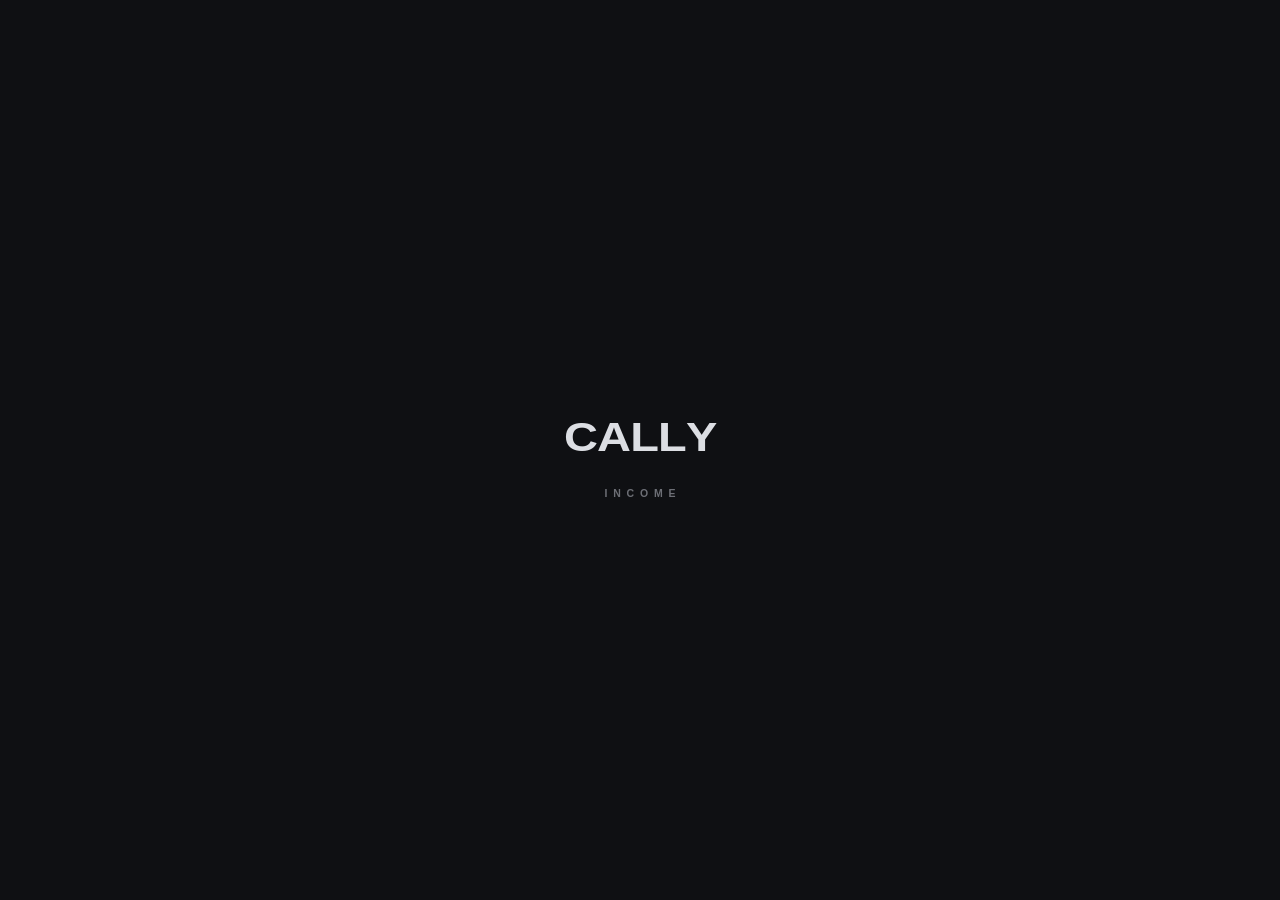
==== index.html @ 0b13c3e6 "Refactor income tracking and update styles Updated income tracking in the application, including new" ====
<!DOCTYPE html>
<html lang="en">
<head>
<meta charset="utf-8">
<meta name="viewport" content="width=device-width, initial-scale=1, viewport-fit=cover, user-scalable=no">
<meta name="apple-mobile-web-app-capable" content="yes">
<meta name="mobile-web-app-capable" content="yes">
<meta name="apple-mobile-web-app-status-bar-style" content="black-translucent">
<meta name="apple-mobile-web-app-title" content="Cally">
<meta name="theme-color" content="#e9eaee">
<link rel="apple-touch-icon" href="icon-180.png">
<link rel="icon" href="icon-180.png">
<title>Cally</title>
<style>
* { box-sizing: border-box; -webkit-tap-highlight-color: transparent; }
html, body { margin: 0; padding: 0; }
body {
  background: #e9eaee; color: #2b2c31; overscroll-behavior: none;
  font-family: -apple-system, BlinkMacSystemFont, "SF Pro Display", "SF Pro Text", "Segoe UI", Roboto, Helvetica, Arial, sans-serif;
  -webkit-font-smoothing: antialiased; min-height: 100vh;
}
button { font-family: inherit; border: none; background: none; padding: 0; margin: 0; cursor: pointer; color: inherit; }
input { font-family: inherit; }

/* ── splash ── */
#splash { position: fixed; inset: 0; z-index: 50; background: #0f1013; display: flex; flex-direction: column;
  align-items: center; justify-content: center; transition: opacity .55s ease, visibility .55s; }
#splash.exit { opacity: 0; visibility: hidden; }
.word { position: relative; display: flex; padding: 8px 14px; transform: scaleY(.88); }
.ltr { color: #dcdee3; font-size: 47px; font-weight: 800; letter-spacing: -.018em; display: inline-block; opacity: 0; }
.ltr.in  { animation: lIn .62s cubic-bezier(.2,.7,.2,1) both; }
.ltr.out { animation: lOut .45s cubic-bezier(.55,0,.8,.4) both; }
@keyframes lIn  { from { opacity: 0; transform: translateY(26px) scale(.95); filter: blur(10px); } to { opacity: 1; transform: none; filter: blur(0); } }
@keyframes lOut { from { opacity: 1; transform: none; filter: blur(0); } to { opacity: 0; transform: translateY(-22px); filter: blur(8px); } }
.shine { position: absolute; top: 8px; left: 14px; right: 14px; bottom: 8px;
  display: flex; align-items: center; justify-content: center;
  font-size: 47px; font-weight: 800; letter-spacing: -.018em; white-space: pre;
  background-image: linear-gradient(100deg, rgba(255,255,255,0) 40%, rgba(255,255,255,.55) 47%,
    rgba(255,255,255,1) 50%, rgba(255,255,255,.55) 53%, rgba(255,255,255,0) 60%);
  background-size: 260% 100%; background-repeat: no-repeat;
  -webkit-background-clip: text; background-clip: text;
  -webkit-text-fill-color: transparent; color: transparent;
  filter: drop-shadow(0 0 8px rgba(255,255,255,.45));
  animation: sweep 1.15s cubic-bezier(.4,0,.4,1) both; pointer-events: none; }
@keyframes sweep { from { background-position: -80% 0; } to { background-position: 210% 0; } }
.sub { margin-top: 15px; color: #6d6f76; font-size: 10.5px; font-weight: 600; letter-spacing: .55em;
  text-indent: .55em; opacity: 0; transition: opacity .5s ease; }
.sub.show { opacity: 1; }

/* ── stage ── */
#stage { opacity: 0; display: flex; justify-content: center; }
#stage.on { animation: appIn .7s cubic-bezier(.2,.7,.2,1) both; }
@keyframes appIn { from { opacity: 0; transform: translateY(12px) scale(.985); } to { opacity: 1; transform: none; } }
.wrap { width: 100%; max-width: 430px; padding: calc(34px + env(safe-area-inset-top,0px)) 20px calc(40px + env(safe-area-inset-bottom,0px)); }

/* ── depth ── */
.neu { background: linear-gradient(145deg,#f2f3f7,#e2e3e8); box-shadow: 8px 8px 16px #c9cace, -8px -8px 16px #fff; }
.neu-sm { background: linear-gradient(145deg,#f2f3f7,#e3e4e9); box-shadow: 4px 4px 9px #cbccd1, -4px -4px 9px #fff; }
.neu-in { background: #e5e6eb; box-shadow: inset 4px 4px 8px #c9cace, inset -4px -4px 8px #fff; }
.press { transition: transform .12s ease, box-shadow .16s ease; }
.press:active { transform: scale(.96); box-shadow: inset 4px 4px 8px #c9cace, inset -4px -4px 8px #fff; }
.dark { background: linear-gradient(150deg,#26272c,#111216); color: #fff; box-shadow: 4px 4px 10px #c2c3c8; }

/* ── header ── */
.brand { display: flex; align-items: center; gap: 9px; margin-bottom: 24px; }
.tile { width: 30px; height: 30px; border-radius: 9px; display: flex; align-items: center; justify-content: center;
  font-size: 15px; font-weight: 800; background: linear-gradient(150deg,#26272c,#111216); color: #fff;
  box-shadow: 4px 4px 9px #c9cace, -4px -4px 9px #fff; }
.cap { font-size: 10.5px; font-weight: 700; letter-spacing: .14em; text-transform: uppercase; color: #8b8d95; }
.mhead { display: flex; align-items: flex-end; justify-content: space-between; margin-bottom: 18px; }
.mname { font-size: 30px; font-weight: 800; color: #17181c; letter-spacing: -.02em; line-height: 1.1; }
.myear { font-size: 14px; font-weight: 600; color: #8b8d95; }
.nav { display: flex; align-items: center; gap: 10px; }
.rnd { width: 42px; height: 42px; border-radius: 50%; display: flex; align-items: center; justify-content: center; }
.today-btn { border-radius: 999px; padding: 9px 15px; font-size: 12px; font-weight: 700; color: #2b2c31; }

/* ── calendar ── */
.card { border-radius: 24px; padding: 16px; margin-bottom: 22px; }
.grid7 { display: grid; grid-template-columns: repeat(7,1fr); gap: 4px; }
.wd { text-align: center; font-size: 10px; font-weight: 700; letter-spacing: .14em; color: #8b8d95; padding-bottom: 8px; }
.day { position: relative; aspect-ratio: 1/1; border-radius: 16px; display: flex; flex-direction: column;
  align-items: center; justify-content: center; gap: 3px; font-size: 15px; font-weight: 600; color: #2b2c31;
  transition: transform .12s ease; }
.day:active { transform: scale(.9); }
.day .num { width: 30px; height: 30px; border-radius: 50%; display: flex; align-items: center; justify-content: center; }
.day.today .num { background: #17181c; color: #fff; box-shadow: 3px 3px 7px #c3c4c9; }
.dots { display: flex; gap: 3px; height: 6px; align-items: center; }
.dot { width: 5px; height: 5px; border-radius: 50%; flex: none; }
.dot.e { background: #17181c; }
.dot.u { background: transparent; box-shadow: inset 0 0 0 1.6px #17181c; width: 6px; height: 6px; }

/* ── summary ── */
.sumrow { display: flex; gap: 12px; margin-bottom: 14px; }
.sumbox { flex: 1; border-radius: 18px; padding: 15px; min-width: 0; }
.sumbox .lab { display: flex; align-items: center; gap: 7px; margin-bottom: 5px; }
.sumbox .val { font-size: 22px; font-weight: 800; color: #17181c; white-space: nowrap; overflow: hidden; text-overflow: ellipsis; }
.sumbox .cnt { margin-top: 4px; font-size: 11.5px; font-weight: 600; color: #8b8d95; }
.split { display: flex; height: 10px; border-radius: 6px; overflow: hidden; margin-bottom: 16px; gap: 2px; }
.split .se { background: #17181c; transition: flex-grow .4s ease; }
.split .su { background: #a3a6ad; transition: flex-grow .4s ease; }
.sumfoot { display: flex; align-items: center; justify-content: space-between; font-size: 13px; font-weight: 600; color: #5c5e66; }
.sumfoot b { color: #17181c; }

/* ── sheet ── */
#backdrop { position: fixed; inset: 0; z-index: 40; background: rgba(15,16,20,.35);
  -webkit-backdrop-filter: blur(3px); backdrop-filter: blur(3px); opacity: 0; visibility: hidden; transition: opacity .32s ease, visibility .32s; }
#backdrop.open { opacity: 1; visibility: visible; }
#sheet { position: fixed; left: 0; right: 0; bottom: 0; z-index: 41; max-width: 480px; margin: 0 auto;
  background: #e9eaee; border-radius: 26px 26px 0 0; box-shadow: 0 -14px 44px rgba(20,21,26,.28);
  transform: translateY(105%); transition: transform .38s cubic-bezier(.32,.72,.25,1);
  max-height: 90vh; overflow-y: auto; -webkit-overflow-scrolling: touch;
  padding: 10px 20px calc(26px + env(safe-area-inset-bottom,0px)); }
#sheet.open { transform: translateY(0); }
.grab { width: 38px; height: 5px; border-radius: 3px; background: #c8c9cf; margin: 4px auto 14px; }
.shead { display: flex; align-items: center; justify-content: space-between; margin-bottom: 18px; }
.sdate { font-size: 20px; font-weight: 800; color: #17181c; }
.x { width: 34px; height: 34px; border-radius: 50%; display: flex; align-items: center; justify-content: center;
  color: #8b8d95; font-size: 15px; }
.seg { display: flex; gap: 5px; padding: 5px; border-radius: 16px; margin-bottom: 18px; }
.seg button { flex: 1; padding: 11px 2px; border-radius: 11px; font-size: 12.5px; font-weight: 700; color: #5c5e66; transition: all .18s ease; }
.chips { display: grid; grid-template-columns: repeat(3,1fr); gap: 10px; margin-bottom: 18px; }
.chip { padding: 12px 4px; border-radius: 13px; font-size: 12.5px; font-weight: 700; color: #5c5e66; transition: all .18s ease; text-align: center; }
.opt { text-transform: none; letter-spacing: 0; font-weight: 600; color: #a3a5ad; }
.entries { display: flex; flex-direction: column; gap: 8px; margin-bottom: 20px; }
.entry { display: flex; align-items: center; gap: 10px; padding: 12px 14px; border-radius: 14px; }
.entry .name { flex: 1; font-size: 13.5px; font-weight: 600; min-width: 0; }
.entry .name span { color: #8b8d95; font-weight: 500; }
.entry .h { font-size: 13.5px; font-weight: 800; color: #17181c; white-space: nowrap; }
.entry .del { width: 26px; height: 26px; border-radius: 50%; display: flex; align-items: center; justify-content: center; color: #8b8d95; font-size: 14px; flex: none; }
.fld { width: 100%; border: none; outline: none; border-radius: 14px; padding: 14px 16px; font-size: 15px;
  font-weight: 600; color: #17181c; background: #e5e6eb; box-shadow: inset 4px 4px 8px #c9cace, inset -4px -4px 8px #fff;
  -webkit-appearance: none; }
.fld::placeholder { color: #a3a5ad; font-weight: 500; }
.amtwrap { position: relative; margin-bottom: 18px; }
.amtwrap .cur { position: absolute; left: 16px; top: 50%; transform: translateY(-50%); font-size: 15px; font-weight: 700; color: #8b8d95; pointer-events: none; }
.amtwrap .fld { padding-left: 34px; }
.add { width: 100%; border-radius: 17px; padding: 16px 0; font-size: 13.5px; font-weight: 700; margin-top: 4px;
  background: linear-gradient(150deg,#26272c,#111216); color: #fff; box-shadow: 6px 6px 14px #c5c6cb, -6px -6px 14px #fff;
  transition: transform .12s ease, box-shadow .16s ease; }
.add:active { transform: scale(.98); box-shadow: 3px 3px 8px #c5c6cb, -3px -3px 8px #fff; }
.add:disabled { background: #d6d7dc; color: #9a9ba2; box-shadow: none; transform: none; }
.mb8 { margin-bottom: 8px; }
@media (prefers-reduced-motion: reduce) { * { animation-duration: .01ms !important; transition-duration: .01ms !important; } }
</style>
</head>
<body>

<div id="splash">
  <div class="word" id="word"></div>
  <div class="sub" id="sub">INCOME</div>
</div>

<div id="stage"><div class="wrap">
  <div class="brand"><div class="tile">C</div><span class="cap">Cally</span></div>
  <div class="mhead">
    <div><div class="mname" id="mname"></div><div class="myear" id="myear"></div></div>
    <div class="nav" id="nav"></div>
  </div>
  <div class="card neu">
    <div class="grid7" id="wdrow"></div>
    <div class="grid7" id="days"></div>
  </div>
  <div class="card neu" style="padding:20px">
    <div class="cap" style="margin-bottom:16px">This month</div>
    <div class="sumrow">
      <div class="sumbox neu-in">
        <div class="lab"><span class="dot e"></span><span class="cap" style="font-size:9.5px">Expected</span></div>
        <div class="val" id="sE">&euro;0</div><div class="cnt" id="sEn">0 entries</div>
      </div>
      <div class="sumbox neu-in">
        <div class="lab"><span class="dot u"></span><span class="cap" style="font-size:9.5px">Unexpected</span></div>
        <div class="val" id="sU">&euro;0</div><div class="cnt" id="sUn">0 entries</div>
      </div>
    </div>
    <div class="split neu-in" id="split"><div class="se" id="barE" style="flex-grow:0"></div><div class="su" id="barU" style="flex-grow:0"></div></div>
    <div class="sumfoot">
      <span>Total <b id="sT">&euro;0</b></span>
      <span id="sD">0 days</span>
    </div>
  </div>
</div></div>

<div id="backdrop"></div>
<div id="sheet"></div>

<script>
(function () {
  "use strict";

  /* ── constants ── */
  var KEY = "cally-worklog-v1";            /* same key: existing data is kept */
  var LETTERS = ["C","A","L","L","Y"];
  var CATS = { expected: "Expected", unexpected: "Unexpected" };
  var SOURCES = ["Work","OFM","Other"];
  var METHODS = ["Cash","Bank transfer","Crypto","Transaction","Other"];
  var WD = ["M","T","W","T","F","S","S"];
  var CUR = "€";

  var pad = function (n) { return String(n).padStart(2,"0"); };
  var keyOf = function (y,m,d) { return y + "-" + pad(m+1) + "-" + pad(d); };
  var el = function (id) { return document.getElementById(id); };
  var esc = function (s) {
    return String(s == null ? "" : s).replace(/[&<>"']/g, function (c) {
      return { "&":"&amp;","<":"&lt;",">":"&gt;",'"':"&quot;","'":"&#39;" }[c];
    });
  };
  function fmtMoney(n) {
    n = Number(n) || 0;
    return CUR + (n % 1 === 0 ? n.toLocaleString("en-US") : n.toLocaleString("en-US", { minimumFractionDigits: 2, maximumFractionDigits: 2 }));
  }
  var isMoney = function (e) { return e.type === "expected" || e.type === "unexpected"; };

  /* ── state ── */
  var now = new Date();
  var todayKey = keyOf(now.getFullYear(), now.getMonth(), now.getDate());
  var view = { y: now.getFullYear(), m: now.getMonth() };
  var entries = {};
  var sheetKey = null;
  var form;
  function resetForm(cat) { form = { cat: cat || "expected", source: null, method: null, amount: "" }; }
  resetForm();

  try {
    var raw = localStorage.getItem(KEY);
    if (raw) entries = JSON.parse(raw) || {};
  } catch (e) { entries = {}; }

  /* migrate: old "income" entries become "unexpected". Old research/videography
     entries stay in storage untouched but are no longer shown. */
  (function migrate() {
    var changed = false;
    Object.keys(entries).forEach(function (k) {
      (entries[k] || []).forEach(function (e) {
        if (e.type === "income") { e.type = "unexpected"; changed = true; }
      });
    });
    if (changed) save();
  })();

  function save() {
    try { localStorage.setItem(KEY, JSON.stringify(entries)); }
    catch (e) { console.error("Save failed", e); }
  }
  function moneyList(k) { return (entries[k] || []).filter(isMoney); }

  /* ── splash ── */
  var word = el("word");
  LETTERS.forEach(function (L, i) {
    var s = document.createElement("span");
    s.className = "ltr in"; s.textContent = L;
    s.style.animationDelay = (i * 130) + "ms";
    word.appendChild(s);
  });
  setTimeout(function () {
    el("sub").classList.add("show");
    var sh = document.createElement("span");
    sh.className = "shine"; sh.textContent = LETTERS.join("");
    sh.setAttribute("aria-hidden","true");
    word.appendChild(sh);
  }, 1250);
  setTimeout(function () {
    var sh = word.querySelector(".shine");
    if (sh) sh.remove();
    el("sub").classList.remove("show");
    Array.prototype.forEach.call(word.children, function (c, i) {
      c.className = "ltr out";
      c.style.animationDelay = (i * 85) + "ms";
    });
  }, 2350);
  setTimeout(function () {
    el("splash").classList.add("exit");
    el("stage").classList.add("on");
  }, 3050);
  setTimeout(function () { var sp = el("splash"); if (sp) sp.remove(); }, 3650);

  /* ── icons ── */
  function svgChevron(dir) {
    return '<svg width="15" height="15" viewBox="0 0 24 24" fill="none"><path d="' +
      (dir === "l" ? "M15 5l-7 7 7 7" : "M9 5l7 7-7 7") +
      '" stroke="currentColor" stroke-width="2.6" stroke-linecap="round" stroke-linejoin="round"/></svg>';
  }

  function shift(d) {
    var m = view.m + d;
    if (m < 0) { view.y--; view.m = 11; }
    else if (m > 11) { view.y++; view.m = 0; }
    else { view.m = m; }
    render();
  }

  el("wdrow").innerHTML = WD.map(function (w) { return '<div class="wd">' + w + "</div>"; }).join("");

  /* ── main render ── */
  function render() {
    var d1 = new Date(view.y, view.m, 1);
    el("mname").textContent = d1.toLocaleString("en-US", { month: "long" });
    el("myear").textContent = view.y;

    var isCur = view.y === now.getFullYear() && view.m === now.getMonth();
    el("nav").innerHTML =
      (isCur ? "" : '<button class="today-btn neu-sm press" id="btnToday">Today</button>') +
      '<button class="rnd neu-sm press" id="btnPrev" aria-label="Previous month">' + svgChevron("l") + "</button>" +
      '<button class="rnd neu-sm press" id="btnNext" aria-label="Next month">' + svgChevron("r") + "</button>";
    if (!isCur) el("btnToday").onclick = function () { view = { y: now.getFullYear(), m: now.getMonth() }; render(); };
    el("btnPrev").onclick = function () { shift(-1); };
    el("btnNext").onclick = function () { shift(1); };

    var offset = (d1.getDay() + 6) % 7;
    var dim = new Date(view.y, view.m + 1, 0).getDate();
    var days = el("days");
    days.innerHTML = "";
    for (var i = 0; i < offset; i++) days.appendChild(document.createElement("div"));
    for (var d = 1; d <= dim; d++) {
      (function (dd) {
        var k = keyOf(view.y, view.m, dd);
        var list = moneyList(k);
        var has = function (t) { return list.some(function (e) { return e.type === t; }); };
        var b = document.createElement("button");
        b.className = "day" + (k === todayKey ? " today" : "");
        b.innerHTML = '<span class="num">' + dd + '</span><span class="dots">' +
          (has("expected") ? '<span class="dot e"></span>' : "") +
          (has("unexpected") ? '<span class="dot u"></span>' : "") + "</span>";
        b.onclick = function () { openSheet(k); };
        days.appendChild(b);
      })(d);
    }

    var pre = view.y + "-" + pad(view.m + 1);
    var E = 0, U = 0, EN = 0, UN = 0, act = 0;
    Object.keys(entries).forEach(function (k) {
      if (k.indexOf(pre) !== 0) return;
      var list = moneyList(k);
      if (!list.length) return;
      act++;
      list.forEach(function (e) {
        var a = Number(e.amount) || 0;
        if (e.type === "expected") { E += a; EN++; } else { U += a; UN++; }
      });
    });
    el("sE").textContent = fmtMoney(E);
    el("sU").textContent = fmtMoney(U);
    el("sEn").textContent = EN + (EN === 1 ? " entry" : " entries");
    el("sUn").textContent = UN + (UN === 1 ? " entry" : " entries");
    el("sT").textContent = fmtMoney(E + U);
    el("sD").textContent = act + (act === 1 ? " day logged" : " days logged");
    el("barE").style.flexGrow = E;
    el("barU").style.flexGrow = U;
    el("barE").style.display = E > 0 ? "" : "none";
    el("barU").style.display = U > 0 ? "" : "none";
  }

  /* ── sheet ── */
  function openSheet(k) {
    sheetKey = k;
    resetForm();
    renderSheet();
    el("backdrop").classList.add("open");
    requestAnimationFrame(function () { el("sheet").classList.add("open"); });
  }
  function closeSheet() {
    el("sheet").classList.remove("open");
    el("backdrop").classList.remove("open");
    if (document.activeElement && document.activeElement.blur) document.activeElement.blur();
    setTimeout(function () { sheetKey = null; el("sheet").innerHTML = ""; }, 380);
  }
  el("backdrop").onclick = closeSheet;

  function btnText() {
    var a = parseFloat(form.amount);
    if (!(a > 0)) return { ok: false, label: "Enter an amount" };
    var parts = [fmtMoney(a), CATS[form.cat]];
    if (form.cat === "unexpected" && form.source) parts.push(form.source);
    if (form.method) parts.push(form.method);
    return { ok: true, label: "Log " + parts.map(esc).join(" &middot; ") };
  }

  function chipRow(items, current, attr) {
    return '<div class="chips">' + items.map(function (n) {
      return '<button class="chip ' + (current === n ? "dark" : "neu-sm press") + '" ' + attr + '="' + esc(n) + '">' + esc(n) + "</button>";
    }).join("") + "</div>";
  }

  function renderSheet() {
    var k = sheetKey;
    if (!k) return;
    var list = moneyList(k);

    var p = k.split("-");
    var label = new Date(+p[0], +p[1] - 1, +p[2])
      .toLocaleDateString("en-US", { weekday: "long", month: "long", day: "numeric" });

    var html = '<div class="grab"></div>' +
      '<div class="shead"><div><div class="cap" style="margin-bottom:4px">Log</div>' +
      '<div class="sdate">' + label + "</div></div>" +
      '<button class="x neu-sm press" id="shClose" aria-label="Close">&#10005;</button></div>';

    if (list.length) {
      var t = 0;
      list.forEach(function (e) { t += Number(e.amount) || 0; });
      html += '<div class="cap mb8">Logged &middot; ' + fmtMoney(t) + "</div>";
      html += '<div class="entries">' + list.map(function (e) {
        var extra = [];
        if (e.type === "unexpected" && e.source) extra.push(esc(e.source));
        if (e.method) extra.push(esc(e.method));
        return '<div class="entry neu-sm">' +
          '<span class="dot ' + (e.type === "expected" ? "e" : "u") + '"></span>' +
          '<span class="name">' + CATS[e.type] + (extra.length ? " <span>&middot; " + extra.join(" &middot; ") + "</span>" : "") + "</span>" +
          '<span class="h">' + fmtMoney(e.amount) + "</span>" +
          '<button class="del press neu-sm" data-del="' + esc(e.id) + '" aria-label="Delete entry">&#10005;</button>' +
          "</div>";
      }).join("") + "</div>";
    }

    html += '<div class="seg neu-in">' + Object.keys(CATS).map(function (c) {
      return '<button data-cat="' + c + '" class="' + (form.cat === c ? "dark" : "") + '">' + CATS[c] + "</button>";
    }).join("") + "</div>";

    html += '<div class="cap mb8">Amount</div><div class="amtwrap"><span class="cur">' + CUR + '</span>' +
      '<input class="fld" id="fAmount" type="number" inputmode="decimal" min="0" step="0.01" placeholder="0" value="' + esc(form.amount) + '"></div>';

    if (form.cat === "unexpected") {
      html += '<div class="cap mb8">Source <span class="opt">&middot; optional</span></div>' + chipRow(SOURCES, form.source, "data-source");
    }
    html += '<div class="cap mb8">Paid via <span class="opt">&middot; optional</span></div>' + chipRow(METHODS, form.method, "data-method");

    var b = btnText();
    html += '<button class="add" id="addBtn"' + (b.ok ? "" : " disabled") + ">" + b.label + "</button>";

    var sh = el("sheet");
    sh.innerHTML = html;

    el("shClose").onclick = closeSheet;
    sh.querySelectorAll("[data-cat]").forEach(function (x) {
      x.onclick = function () { form.cat = x.getAttribute("data-cat"); if (form.cat === "expected") form.source = null; renderSheet(); };
    });
    /* tap a selected chip again to clear it */
    sh.querySelectorAll("[data-source]").forEach(function (x) {
      x.onclick = function () { var v = x.getAttribute("data-source"); form.source = form.source === v ? null : v; renderSheet(); };
    });
    sh.querySelectorAll("[data-method]").forEach(function (x) {
      x.onclick = function () { var v = x.getAttribute("data-method"); form.method = form.method === v ? null : v; renderSheet(); };
    });
    sh.querySelectorAll("[data-del]").forEach(function (x) {
      x.onclick = function () {
        var id = x.getAttribute("data-del");
        entries[k] = (entries[k] || []).filter(function (e) { return String(e.id) !== id; });
        if (!entries[k].length) delete entries[k];
        save(); renderSheet(); render();
      };
    });

    /* amount input updates state without re-rendering, so the keyboard stays up */
    var amtIn = el("fAmount");
    amtIn.oninput = function () {
      form.amount = amtIn.value;
      var r = btnText(), btn = el("addBtn");
      btn.disabled = !r.ok; btn.innerHTML = r.label;
    };

    el("addBtn").onclick = function () {
      var a = parseFloat(form.amount);
      if (!(a > 0)) return;
      if (!entries[k]) entries[k] = [];
      var rec = {
        id: Date.now() + "-" + Math.random().toString(36).slice(2,7),
        type: form.cat,
        amount: Math.round(a * 100) / 100
      };
      if (form.cat === "unexpected" && form.source) rec.source = form.source;
      if (form.method) rec.method = form.method;
      entries[k].push(rec);
      resetForm(form.cat);
      save(); renderSheet(); render();
    };
  }

  render();
})();
</script>
</body>
</html>
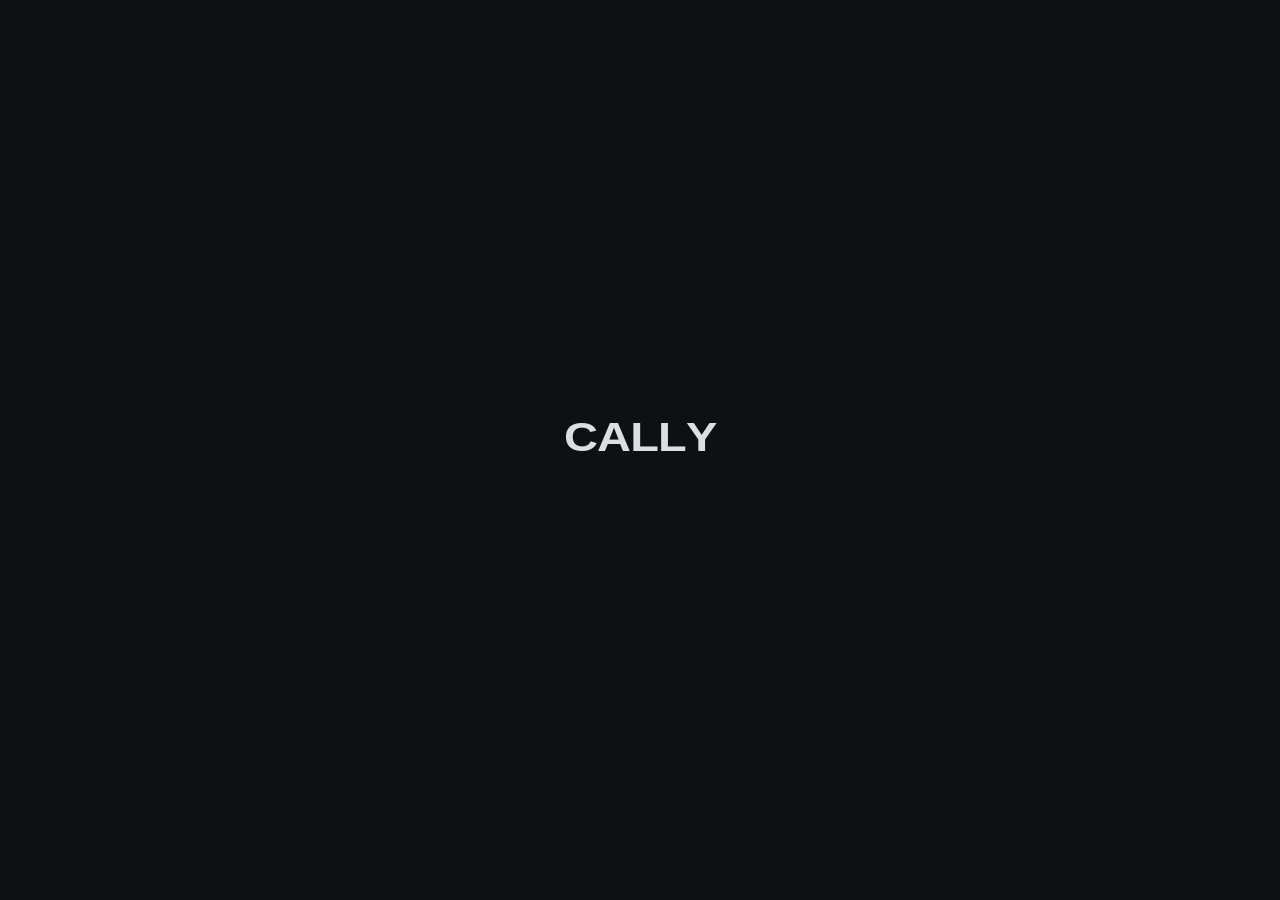
==== commit e763b728: "Add expenses, Overview stats and bottom tab bar; remove personal defaults" ====
--- a/index.html
+++ b/index.html
@@ -8,6 +8,7 @@
 <meta name="apple-mobile-web-app-status-bar-style" content="black-translucent">
 <meta name="apple-mobile-web-app-title" content="Cally">
 <meta name="theme-color" content="#e9eaee">
+<meta name="robots" content="noindex">
 <link rel="apple-touch-icon" href="icon-180.png">
 <link rel="icon" href="icon-180.png">
 <title>Cally</title>
@@ -51,7 +52,8 @@
 #stage { opacity: 0; display: flex; justify-content: center; }
 #stage.on { animation: appIn .7s cubic-bezier(.2,.7,.2,1) both; }
 @keyframes appIn { from { opacity: 0; transform: translateY(12px) scale(.985); } to { opacity: 1; transform: none; } }
-.wrap { width: 100%; max-width: 430px; padding: calc(34px + env(safe-area-inset-top,0px)) 20px calc(40px + env(safe-area-inset-bottom,0px)); }
+.wrap { width: 100%; max-width: 430px; padding: calc(34px + env(safe-area-inset-top,0px)) 20px calc(112px + env(safe-area-inset-bottom,0px)); }
+.hide { display: none !important; }
 
 /* ── depth ── */
 .neu { background: linear-gradient(145deg,#f2f3f7,#e2e3e8); box-shadow: 8px 8px 16px #c9cace, -8px -8px 16px #fff; }
@@ -76,6 +78,7 @@
 
 /* ── calendar ── */
 .card { border-radius: 24px; padding: 16px; margin-bottom: 22px; }
+.card.pad { padding: 20px; }
 .grid7 { display: grid; grid-template-columns: repeat(7,1fr); gap: 4px; }
 .wd { text-align: center; font-size: 10px; font-weight: 700; letter-spacing: .14em; color: #8b8d95; padding-bottom: 8px; }
 .day { position: relative; aspect-ratio: 1/1; border-radius: 16px; display: flex; flex-direction: column;
@@ -85,21 +88,73 @@
 .day .num { width: 30px; height: 30px; border-radius: 50%; display: flex; align-items: center; justify-content: center; }
 .day.today .num { background: #17181c; color: #fff; box-shadow: 3px 3px 7px #c3c4c9; }
 .dots { display: flex; gap: 3px; height: 6px; align-items: center; }
-.dot { width: 5px; height: 5px; border-radius: 50%; flex: none; }
+.dot { width: 5px; height: 5px; border-radius: 50%; flex: none; display: inline-block; }
 .dot.e { background: #17181c; }
 .dot.u { background: transparent; box-shadow: inset 0 0 0 1.6px #17181c; width: 6px; height: 6px; }
+.dot.o { background: #8b8d95; }
 
 /* ── summary ── */
 .sumrow { display: flex; gap: 12px; margin-bottom: 14px; }
 .sumbox { flex: 1; border-radius: 18px; padding: 15px; min-width: 0; }
 .sumbox .lab { display: flex; align-items: center; gap: 7px; margin-bottom: 5px; }
-.sumbox .val { font-size: 22px; font-weight: 800; color: #17181c; white-space: nowrap; overflow: hidden; text-overflow: ellipsis; }
-.sumbox .cnt { margin-top: 4px; font-size: 11.5px; font-weight: 600; color: #8b8d95; }
+.val { font-size: 22px; font-weight: 800; color: #17181c; white-space: nowrap; overflow: hidden; text-overflow: ellipsis; font-variant-numeric: tabular-nums; }
+.cnt { margin-top: 4px; font-size: 11.5px; font-weight: 600; color: #8b8d95; }
 .split { display: flex; height: 10px; border-radius: 6px; overflow: hidden; margin-bottom: 16px; gap: 2px; }
 .split .se { background: #17181c; transition: flex-grow .4s ease; }
 .split .su { background: #a3a6ad; transition: flex-grow .4s ease; }
 .sumfoot { display: flex; align-items: center; justify-content: space-between; font-size: 13px; font-weight: 600; color: #5c5e66; }
 .sumfoot b { color: #17181c; }
+.sumwide { border-radius: 18px; padding: 15px; margin-bottom: 18px; display: flex; align-items: flex-end; justify-content: space-between; gap: 10px; }
+
+/* ── bar lists ── */
+.brow { margin-bottom: 12px; }
+.brow:last-child { margin-bottom: 0; }
+.btop { display: flex; justify-content: space-between; align-items: baseline; gap: 10px; margin-bottom: 6px; }
+.bname { font-size: 13.5px; font-weight: 700; color: #17181c; min-width: 0; overflow: hidden; text-overflow: ellipsis; white-space: nowrap; }
+.bval { font-size: 13.5px; font-weight: 800; color: #17181c; white-space: nowrap; font-variant-numeric: tabular-nums; }
+.bval i { font-style: normal; font-weight: 600; color: #8b8d95; margin-left: 4px; }
+.btrack { height: 8px; border-radius: 5px; overflow: hidden; }
+.bfill { height: 100%; background: #17181c; border-radius: 5px; transition: width .5s cubic-bezier(.2,.7,.2,1); }
+.empty { font-size: 13px; font-weight: 600; color: #a3a5ad; padding: 6px 0; }
+.ctitle { display: flex; align-items: center; justify-content: space-between; margin-bottom: 16px; }
+
+/* ── overview ── */
+.hero { text-align: left; }
+.hero .big { font-size: 40px; font-weight: 800; color: #17181c; letter-spacing: -.025em; line-height: 1.05; margin: 6px 0 6px; font-variant-numeric: tabular-nums; }
+.hero .hsub { font-size: 13px; font-weight: 600; color: #5c5e66; }
+.tiles { display: grid; grid-template-columns: 1fr 1fr 1fr; gap: 10px; margin-bottom: 22px; }
+.tilebox { border-radius: 18px; padding: 13px 12px; min-width: 0; }
+.tilebox .val { font-size: 17px; }
+.tilebox .cnt { font-size: 10.5px; line-height: 1.35; }
+.legend { display: flex; gap: 14px; font-size: 11.5px; font-weight: 700; color: #5c5e66; }
+.legend span { display: inline-flex; align-items: center; gap: 6px; }
+.sw { width: 9px; height: 9px; border-radius: 3px; display: inline-block; }
+.sw.i { background: #17181c; } .sw.o { background: #a3a6ad; }
+.readout { min-height: 36px; margin-bottom: 10px; font-size: 13px; font-weight: 600; color: #5c5e66; line-height: 1.4; }
+.readout b { color: #17181c; font-variant-numeric: tabular-nums; }
+.fchart { display: flex; gap: 2px; height: 160px; }
+.fc { flex: 1; min-width: 0; display: flex; flex-direction: column; padding: 0; transition: opacity .15s ease; }
+.fu { flex: 1; display: flex; align-items: flex-end; border-bottom: 1px solid #c4c5cb; }
+.fd { flex: 1; display: flex; align-items: flex-start; }
+.fbi { width: 100%; background: #17181c; border-radius: 3px 3px 0 0; }
+.fbe { width: 100%; background: #a3a6ad; border-radius: 0 0 3px 3px; }
+.fchart.sel .fc { opacity: .3; }
+.fchart.sel .fc.on { opacity: 1; }
+.xl { display: flex; gap: 2px; margin-top: 8px; }
+.xl span { flex: 1; min-width: 0; text-align: center; font-size: 10px; font-weight: 700; color: #8b8d95; overflow: visible; white-space: nowrap; }
+.stats { display: grid; grid-template-columns: 1fr 1fr; gap: 10px; }
+.stat { border-radius: 16px; padding: 13px; min-width: 0; }
+.stat .val { font-size: 17px; }
+
+/* ── tab bar ── */
+.tabbar { position: fixed; left: 0; right: 0; bottom: 0; z-index: 30; display: flex; justify-content: center;
+  background: rgba(233,234,238,.92); -webkit-backdrop-filter: blur(14px); backdrop-filter: blur(14px);
+  box-shadow: 0 -6px 18px rgba(170,172,180,.28);
+  padding: 8px 16px calc(10px + env(safe-area-inset-bottom,0px)); }
+.tabbar .in { display: flex; gap: 6px; width: 100%; max-width: 430px; }
+.tab { flex: 1; display: flex; flex-direction: column; align-items: center; gap: 4px; padding: 8px 0 7px; border-radius: 15px;
+  font-size: 11px; font-weight: 700; color: #8b8d95; transition: color .18s ease; }
+.tab.on { color: #17181c; background: #e5e6eb; box-shadow: inset 3px 3px 7px #c9cace, inset -3px -3px 7px #fff; }
 
 /* ── sheet ── */
 #backdrop { position: fixed; inset: 0; z-index: 40; background: rgba(15,16,20,.35);
@@ -119,15 +174,23 @@
 .seg { display: flex; gap: 5px; padding: 5px; border-radius: 16px; margin-bottom: 18px; }
 .seg button { flex: 1; padding: 11px 2px; border-radius: 11px; font-size: 12.5px; font-weight: 700; color: #5c5e66; transition: all .18s ease; }
 .chips { display: grid; grid-template-columns: repeat(3,1fr); gap: 10px; margin-bottom: 18px; }
-.chip { padding: 12px 4px; border-radius: 13px; font-size: 12.5px; font-weight: 700; color: #5c5e66; transition: all .18s ease; text-align: center; }
+.chip { padding: 12px 4px; border-radius: 13px; font-size: 12.5px; font-weight: 700; color: #5c5e66; transition: all .18s ease; text-align: center;
+  overflow: hidden; text-overflow: ellipsis; white-space: nowrap; }
+.chip.addc { color: #8b8d95; border: 1.5px dashed #b9bac1; background: transparent; box-shadow: none; }
+.chip.rm { color: #17181c; }
+.lrow { display: flex; align-items: baseline; justify-content: space-between; margin-bottom: 8px; }
+.lrow .lnk { font-size: 12px; font-weight: 700; color: #5c5e66; padding: 2px 4px; }
 .opt { text-transform: none; letter-spacing: 0; font-weight: 600; color: #a3a5ad; }
+.newsrc { display: flex; gap: 10px; margin-bottom: 18px; }
+.newsrc .fld { flex: 1; }
+.newsrc button { border-radius: 14px; padding: 0 18px; font-size: 13px; font-weight: 700; }
 .entries { display: flex; flex-direction: column; gap: 8px; margin-bottom: 20px; }
 .entry { display: flex; align-items: center; gap: 10px; padding: 12px 14px; border-radius: 14px; }
 .entry .name { flex: 1; font-size: 13.5px; font-weight: 600; min-width: 0; }
 .entry .name span { color: #8b8d95; font-weight: 500; }
 .entry .h { font-size: 13.5px; font-weight: 800; color: #17181c; white-space: nowrap; }
 .entry .del { width: 26px; height: 26px; border-radius: 50%; display: flex; align-items: center; justify-content: center; color: #8b8d95; font-size: 14px; flex: none; }
-.fld { width: 100%; border: none; outline: none; border-radius: 14px; padding: 14px 16px; font-size: 15px;
+.fld { width: 100%; border: none; outline: none; border-radius: 14px; padding: 14px 16px; font-size: 16px;
   font-weight: 600; color: #17181c; background: #e5e6eb; box-shadow: inset 4px 4px 8px #c9cace, inset -4px -4px 8px #fff;
   -webkit-appearance: none; }
 .fld::placeholder { color: #a3a5ad; font-weight: 500; }
@@ -140,6 +203,7 @@
 .add:active { transform: scale(.98); box-shadow: 3px 3px 8px #c5c6cb, -3px -3px 8px #fff; }
 .add:disabled { background: #d6d7dc; color: #9a9ba2; box-shadow: none; transform: none; }
 .mb8 { margin-bottom: 8px; }
+.seg button.dark, .chip.dark, .newsrc button.dark { color: #fff; }
 @media (prefers-reduced-motion: reduce) { * { animation-duration: .01ms !important; transition-duration: .01ms !important; } }
 </style>
 </head>
@@ -147,7 +211,7 @@
 
 <div id="splash">
   <div class="word" id="word"></div>
-  <div class="sub" id="sub">INCOME</div>
+  <div class="sub" id="sub">MONEY</div>
 </div>
 
 <div id="stage"><div class="wrap">
@@ -156,12 +220,16 @@
     <div><div class="mname" id="mname"></div><div class="myear" id="myear"></div></div>
     <div class="nav" id="nav"></div>
   </div>
-  <div class="card neu">
+
+  <div class="seg neu-in hide" id="ovSeg"></div>
+
+  <div class="card neu" id="calCard">
     <div class="grid7" id="wdrow"></div>
     <div class="grid7" id="days"></div>
   </div>
-  <div class="card neu" style="padding:20px">
-    <div class="cap" style="margin-bottom:16px">This month</div>
+
+  <div class="card neu pad" id="incSum">
+    <div class="cap" style="margin-bottom:16px">Income this month</div>
     <div class="sumrow">
       <div class="sumbox neu-in">
         <div class="lab"><span class="dot e"></span><span class="cap" style="font-size:9.5px">Expected</span></div>
@@ -172,13 +240,18 @@
         <div class="val" id="sU">&euro;0</div><div class="cnt" id="sUn">0 entries</div>
       </div>
     </div>
-    <div class="split neu-in" id="split"><div class="se" id="barE" style="flex-grow:0"></div><div class="su" id="barU" style="flex-grow:0"></div></div>
+    <div class="split neu-in"><div class="se" id="barE" style="flex-grow:0"></div><div class="su" id="barU" style="flex-grow:0"></div></div>
     <div class="sumfoot">
       <span>Total <b id="sT">&euro;0</b></span>
       <span id="sD">0 days</span>
     </div>
   </div>
+
+  <div class="card neu pad hide" id="expSum"></div>
+  <div id="ov" class="hide"></div>
 </div></div>
+
+<nav class="tabbar" id="tabbar"><div class="in" id="tabs"></div></nav>
 
 <div id="backdrop"></div>
 <div id="sheet"></div>
@@ -189,11 +262,14 @@
 
   /* ── constants ── */
   var KEY = "cally-worklog-v1";            /* same key: existing data is kept */
+  var SKEY = "cally-settings-v1";
   var LETTERS = ["C","A","L","L","Y"];
-  var CATS = { expected: "Expected", unexpected: "Unexpected" };
-  var SOURCES = ["Work","OFM","Other"];
-  var METHODS = ["Cash","Bank transfer","Crypto","Transaction","Other"];
+  var INC = { expected: "Expected", unexpected: "Unexpected" };
+  var DEFAULT_SOURCES = ["Work","Other"];
+  var EXP_CATS = ["Food","Groceries","Transport","Bills","Shopping","Fun","Health","Subscriptions","Other"];
+  var METHODS = ["Cash","Card","Bank transfer","Crypto","Transaction","Other"];
   var WD = ["M","T","W","T","F","S","S"];
+  var MONTHS_S = ["J","F","M","A","M","J","J","A","S","O","N","D"];
   var CUR = "€";
 
   var pad = function (n) { return String(n).padStart(2,"0"); };
@@ -206,24 +282,40 @@
   };
   function fmtMoney(n) {
     n = Number(n) || 0;
-    return CUR + (n % 1 === 0 ? n.toLocaleString("en-US") : n.toLocaleString("en-US", { minimumFractionDigits: 2, maximumFractionDigits: 2 }));
-  }
-  var isMoney = function (e) { return e.type === "expected" || e.type === "unexpected"; };
+    var neg = n < 0; n = Math.abs(n);
+    var s = n % 1 === 0 ? n.toLocaleString("en-US") : n.toLocaleString("en-US", { minimumFractionDigits: 2, maximumFractionDigits: 2 });
+    return (neg ? "−" : "") + CUR + s;
+  }
+  var isInc = function (e) { return e.type === "expected" || e.type === "unexpected"; };
+  var isExp = function (e) { return e.type === "expense"; };
+  function plural(n, w) { return n + " " + w + (n === 1 ? "" : "s"); }
 
   /* ── state ── */
   var now = new Date();
   var todayKey = keyOf(now.getFullYear(), now.getMonth(), now.getDate());
   var view = { y: now.getFullYear(), m: now.getMonth() };
+  var tab = "income";
+  var period = "month";
   var entries = {};
+  var settings = {};
   var sheetKey = null;
   var form;
-  function resetForm(cat) { form = { cat: cat || "expected", source: null, method: null, amount: "" }; }
+  function resetForm(keep) {
+    form = { cat: (keep && keep.cat) || "expected", source: null, method: null, amount: "", category: null,
+      editSrc: false, adding: false };
+  }
   resetForm();
 
-  try {
-    var raw = localStorage.getItem(KEY);
-    if (raw) entries = JSON.parse(raw) || {};
-  } catch (e) { entries = {}; }
+  try { var raw = localStorage.getItem(KEY); if (raw) entries = JSON.parse(raw) || {}; } catch (e) { entries = {}; }
+  try { var rs = localStorage.getItem(SKEY); if (rs) settings = JSON.parse(rs) || {}; } catch (e) { settings = {}; }
+  try { var t0 = localStorage.getItem("cally-tab"); if (t0 === "income" || t0 === "expense" || t0 === "overview") tab = t0; } catch (e) {}
+
+  function save() {
+    try { localStorage.setItem(KEY, JSON.stringify(entries)); } catch (e) { console.error("Save failed", e); }
+  }
+  function saveSettings() {
+    try { localStorage.setItem(SKEY, JSON.stringify(settings)); } catch (e) {}
+  }
 
   /* migrate: old "income" entries become "unexpected". Old research/videography
      entries stay in storage untouched but are no longer shown. */
@@ -237,11 +329,21 @@
     if (changed) save();
   })();
 
-  function save() {
-    try { localStorage.setItem(KEY, JSON.stringify(entries)); }
-    catch (e) { console.error("Save failed", e); }
-  }
-  function moneyList(k) { return (entries[k] || []).filter(isMoney); }
+  /* sources: start generic; anything already used on this device is kept as a button */
+  (function initSources() {
+    if (!Array.isArray(settings.sources)) settings.sources = DEFAULT_SOURCES.slice();
+    Object.keys(entries).forEach(function (k) {
+      (entries[k] || []).forEach(function (e) {
+        if (e.type === "unexpected" && e.source && settings.sources.indexOf(e.source) < 0) addSource(e.source);
+      });
+    });
+    if (settings.sources.indexOf("Other") < 0) settings.sources.push("Other");
+    saveSettings();
+  })();
+  function addSource(name) {
+    var i = settings.sources.indexOf("Other");
+    if (i < 0) settings.sources.push(name); else settings.sources.splice(i, 0, name);
+  }
 
   /* ── splash ── */
   var word = el("word");
@@ -279,32 +381,100 @@
       (dir === "l" ? "M15 5l-7 7 7 7" : "M9 5l7 7-7 7") +
       '" stroke="currentColor" stroke-width="2.6" stroke-linecap="round" stroke-linejoin="round"/></svg>';
   }
-
+  function svgPath(d) {
+    return '<svg width="21" height="21" viewBox="0 0 24 24" fill="none"><path d="' + d +
+      '" stroke="currentColor" stroke-width="2.2" stroke-linecap="round" stroke-linejoin="round"/></svg>';
+  }
+  var TABS = [
+    { id: "income",   label: "Income",   icon: "M12 4v11M7 10l5 5 5-5M5 20h14" },
+    { id: "expense",  label: "Expenses", icon: "M12 15V4M7 9l5-5 5 5M5 20h14" },
+    { id: "overview", label: "Overview", icon: "M5 20v-7M12 20V5M19 20v-10" }
+  ];
+
+  /* ── navigation ── */
   function shift(d) {
+    if (tab === "overview" && period === "year") { view.y += d; render(); return; }
     var m = view.m + d;
     if (m < 0) { view.y--; view.m = 11; }
     else if (m > 11) { view.y++; view.m = 0; }
     else { view.m = m; }
     render();
   }
+  function setTab(t) {
+    tab = t;
+    try { localStorage.setItem("cally-tab", t); } catch (e) {}
+    render();
+    window.scrollTo(0, 0);
+  }
 
   el("wdrow").innerHTML = WD.map(function (w) { return '<div class="wd">' + w + "</div>"; }).join("");
+
+  /* ── data helpers ── */
+  function listFor(k) {
+    var all = entries[k] || [];
+    return all.filter(tab === "expense" ? isExp : isInc);
+  }
+  function collect(prefix) {
+    var s = { inc: 0, exp: 0, expd: 0, unexp: 0, incN: 0, expN: 0, cats: {}, srcs: {}, meth: {}, spendDays: 0, biggest: null };
+    Object.keys(entries).forEach(function (k) {
+      if (k.indexOf(prefix) !== 0) return;
+      var spent = false;
+      (entries[k] || []).forEach(function (e) {
+        var a = Number(e.amount) || 0;
+        if (isInc(e)) {
+          s.inc += a; s.incN++;
+          if (e.type === "expected") s.expd += a;
+          else { s.unexp += a; var src = e.source || "Unspecified"; s.srcs[src] = (s.srcs[src] || 0) + a; }
+        } else if (isExp(e)) {
+          s.exp += a; s.expN++; spent = true;
+          var c = e.category || "Other"; s.cats[c] = (s.cats[c] || 0) + a;
+          var m = e.method || "Unspecified"; s.meth[m] = (s.meth[m] || 0) + a;
+          if (!s.biggest || a > s.biggest.a) s.biggest = { a: a, k: k, c: c };
+        }
+      });
+      if (spent) s.spendDays++;
+    });
+    return s;
+  }
+  function monthPrefix(y, m) { return y + "-" + pad(m + 1); }
+  function monthName(m, len) { return new Date(2000, m, 1).toLocaleString("en-US", { month: len || "long" }); }
 
   /* ── main render ── */
   function render() {
+    var yearMode = tab === "overview" && period === "year";
     var d1 = new Date(view.y, view.m, 1);
-    el("mname").textContent = d1.toLocaleString("en-US", { month: "long" });
-    el("myear").textContent = view.y;
-
-    var isCur = view.y === now.getFullYear() && view.m === now.getMonth();
+    el("mname").textContent = yearMode ? String(view.y) : monthName(view.m);
+    el("myear").textContent = yearMode ? "Full year" : view.y;
+
+    var isCur = yearMode ? view.y === now.getFullYear() : (view.y === now.getFullYear() && view.m === now.getMonth());
     el("nav").innerHTML =
       (isCur ? "" : '<button class="today-btn neu-sm press" id="btnToday">Today</button>') +
-      '<button class="rnd neu-sm press" id="btnPrev" aria-label="Previous month">' + svgChevron("l") + "</button>" +
-      '<button class="rnd neu-sm press" id="btnNext" aria-label="Next month">' + svgChevron("r") + "</button>";
+      '<button class="rnd neu-sm press" id="btnPrev" aria-label="Previous">' + svgChevron("l") + "</button>" +
+      '<button class="rnd neu-sm press" id="btnNext" aria-label="Next">' + svgChevron("r") + "</button>";
     if (!isCur) el("btnToday").onclick = function () { view = { y: now.getFullYear(), m: now.getMonth() }; render(); };
     el("btnPrev").onclick = function () { shift(-1); };
     el("btnNext").onclick = function () { shift(1); };
 
+    el("tabs").innerHTML = TABS.map(function (t) {
+      return '<button class="tab' + (tab === t.id ? " on" : "") + '" data-tab="' + t.id + '">' + svgPath(t.icon) + "<span>" + t.label + "</span></button>";
+    }).join("");
+    el("tabs").querySelectorAll("[data-tab]").forEach(function (b) {
+      b.onclick = function () { setTab(b.getAttribute("data-tab")); };
+    });
+
+    el("calCard").classList.toggle("hide", tab === "overview");
+    el("incSum").classList.toggle("hide", tab !== "income");
+    el("expSum").classList.toggle("hide", tab !== "expense");
+    el("ov").classList.toggle("hide", tab !== "overview");
+    el("ovSeg").classList.toggle("hide", tab !== "overview");
+
+    if (tab !== "overview") renderCalendar(d1);
+    if (tab === "income") renderIncomeSummary();
+    if (tab === "expense") renderExpenseSummary();
+    if (tab === "overview") renderOverview();
+  }
+
+  function renderCalendar(d1) {
     var offset = (d1.getDay() + 6) % 7;
     var dim = new Date(view.y, view.m + 1, 0).getDate();
     var days = el("days");
@@ -313,40 +483,187 @@
     for (var d = 1; d <= dim; d++) {
       (function (dd) {
         var k = keyOf(view.y, view.m, dd);
-        var list = moneyList(k);
+        var list = entries[k] || [];
         var has = function (t) { return list.some(function (e) { return e.type === t; }); };
+        var dots = tab === "expense"
+          ? (has("expense") ? '<span class="dot o"></span>' : "")
+          : (has("expected") ? '<span class="dot e"></span>' : "") + (has("unexpected") ? '<span class="dot u"></span>' : "");
         var b = document.createElement("button");
         b.className = "day" + (k === todayKey ? " today" : "");
-        b.innerHTML = '<span class="num">' + dd + '</span><span class="dots">' +
-          (has("expected") ? '<span class="dot e"></span>' : "") +
-          (has("unexpected") ? '<span class="dot u"></span>' : "") + "</span>";
+        b.innerHTML = '<span class="num">' + dd + '</span><span class="dots">' + dots + "</span>";
         b.onclick = function () { openSheet(k); };
         days.appendChild(b);
       })(d);
     }
-
-    var pre = view.y + "-" + pad(view.m + 1);
-    var E = 0, U = 0, EN = 0, UN = 0, act = 0;
+  }
+
+  function renderIncomeSummary() {
+    var s = collect(monthPrefix(view.y, view.m));
+    var act = 0;
     Object.keys(entries).forEach(function (k) {
-      if (k.indexOf(pre) !== 0) return;
-      var list = moneyList(k);
-      if (!list.length) return;
-      act++;
-      list.forEach(function (e) {
-        var a = Number(e.amount) || 0;
-        if (e.type === "expected") { E += a; EN++; } else { U += a; UN++; }
-      });
-    });
-    el("sE").textContent = fmtMoney(E);
-    el("sU").textContent = fmtMoney(U);
-    el("sEn").textContent = EN + (EN === 1 ? " entry" : " entries");
-    el("sUn").textContent = UN + (UN === 1 ? " entry" : " entries");
-    el("sT").textContent = fmtMoney(E + U);
+      if (k.indexOf(monthPrefix(view.y, view.m)) === 0 && (entries[k] || []).some(isInc)) act++;
+    });
+    var EN = 0, UN = 0;
+    Object.keys(entries).forEach(function (k) {
+      if (k.indexOf(monthPrefix(view.y, view.m)) !== 0) return;
+      (entries[k] || []).forEach(function (e) { if (e.type === "expected") EN++; else if (e.type === "unexpected") UN++; });
+    });
+    el("sE").textContent = fmtMoney(s.expd);
+    el("sU").textContent = fmtMoney(s.unexp);
+    el("sEn").textContent = plural(EN, "entry").replace("entrys", "entries");
+    el("sUn").textContent = plural(UN, "entry").replace("entrys", "entries");
+    el("sT").textContent = fmtMoney(s.inc);
     el("sD").textContent = act + (act === 1 ? " day logged" : " days logged");
-    el("barE").style.flexGrow = E;
-    el("barU").style.flexGrow = U;
-    el("barE").style.display = E > 0 ? "" : "none";
-    el("barU").style.display = U > 0 ? "" : "none";
+    el("barE").style.flexGrow = s.expd;
+    el("barU").style.flexGrow = s.unexp;
+    el("barE").style.display = s.expd > 0 ? "" : "none";
+    el("barU").style.display = s.unexp > 0 ? "" : "none";
+  }
+
+  function barList(obj, total, limit) {
+    var arr = Object.keys(obj).map(function (k) { return [k, obj[k]]; })
+      .filter(function (r) { return r[1] > 0; })
+      .sort(function (a, b) { return b[1] - a[1]; });
+    if (limit) arr = arr.slice(0, limit);
+    if (!arr.length) return '<div class="empty">Nothing logged yet</div>';
+    var max = arr[0][1];
+    return arr.map(function (r) {
+      var pct = total ? Math.round(r[1] / total * 100) : 0;
+      return '<div class="brow"><div class="btop"><span class="bname">' + esc(r[0]) + '</span>' +
+        '<span class="bval">' + fmtMoney(r[1]) + "<i>" + pct + "%</i></span></div>" +
+        '<div class="btrack neu-in"><div class="bfill" style="width:' + Math.max(2, r[1] / max * 100) + '%"></div></div></div>';
+    }).join("");
+  }
+
+  function elapsedDays() {
+    var dim = new Date(view.y, view.m + 1, 0).getDate();
+    if (view.y === now.getFullYear() && view.m === now.getMonth()) return now.getDate();
+    return dim;
+  }
+
+  function renderExpenseSummary() {
+    var s = collect(monthPrefix(view.y, view.m));
+    var avg = s.exp / elapsedDays();
+    el("expSum").innerHTML =
+      '<div class="cap" style="margin-bottom:16px">Spent this month</div>' +
+      '<div class="sumwide neu-in"><div><div class="val">' + fmtMoney(s.exp) + '</div>' +
+      '<div class="cnt">' + plural(s.expN, "expense") + " &middot; " + plural(s.spendDays, "day") + '</div></div>' +
+      '<div style="text-align:right"><div class="cap" style="font-size:9.5px">Per day</div>' +
+      '<div style="font-size:15px;font-weight:800;color:#17181c;margin-top:4px">' + fmtMoney(Math.round(avg * 100) / 100) + "</div></div></div>" +
+      '<div class="cap mb8" style="margin-bottom:12px">Top categories</div>' + barList(s.cats, s.exp, 4);
+  }
+
+  /* ── overview ── */
+  function changeLine(cur, prev, unit) {
+    if (!prev) return cur ? "New vs last " + unit : "&mdash;";
+    var p = Math.round((cur - prev) / prev * 100);
+    return (p > 0 ? "▲ " : p < 0 ? "▼ " : "") + Math.abs(p) + "% vs last " + unit;
+  }
+
+  function renderOverview() {
+    var yearMode = period === "year";
+    el("ovSeg").innerHTML = ["month","year"].map(function (p) {
+      return '<button data-period="' + p + '" class="' + (period === p ? "dark" : "") + '">' + (p === "month" ? "Month" : "Year") + "</button>";
+    }).join("");
+    el("ovSeg").querySelectorAll("[data-period]").forEach(function (b) {
+      b.onclick = function () { period = b.getAttribute("data-period"); render(); };
+    });
+
+    var prefix = yearMode ? view.y + "-" : monthPrefix(view.y, view.m);
+    var pv = view.m === 0 ? { y: view.y - 1, m: 11 } : { y: view.y, m: view.m - 1 };
+    var prevPrefix = yearMode ? (view.y - 1) + "-" : monthPrefix(pv.y, pv.m);
+    var unit = yearMode ? "year" : "month";
+    var s = collect(prefix), p = collect(prevPrefix);
+    var net = s.inc - s.exp;
+    var saved = s.inc > 0 ? Math.round(net / s.inc * 100) : null;
+
+    /* buckets for the cash-flow chart */
+    var buckets = [];
+    if (yearMode) {
+      for (var mi = 0; mi < 12; mi++) {
+        var bs = collect(monthPrefix(view.y, mi));
+        buckets.push({ inc: bs.inc, exp: bs.exp, label: MONTHS_S[mi], full: monthName(mi) + " " + view.y });
+      }
+    } else {
+      var dim = new Date(view.y, view.m + 1, 0).getDate();
+      for (var d = 1; d <= dim; d++) {
+        var bi = 0, be = 0;
+        (entries[keyOf(view.y, view.m, d)] || []).forEach(function (e) {
+          var a = Number(e.amount) || 0;
+          if (isInc(e)) bi += a; else if (isExp(e)) be += a;
+        });
+        var lab = (d === 1 || d === 8 || d === 15 || d === 22 || d === dim) ? String(d) : "";
+        buckets.push({ inc: bi, exp: be, label: lab, full: monthName(view.m, "short") + " " + d });
+      }
+    }
+    var max = 0;
+    buckets.forEach(function (b) { max = Math.max(max, b.inc, b.exp); });
+    var bh = function (v) { return v > 0 ? "max(2px," + (v / max * 100) + "%)" : "0"; };
+
+    var chart = '<div class="fchart" id="fchart">' + buckets.map(function (b, i) {
+      return '<button class="fc" data-i="' + i + '" aria-label="' + esc(b.full) + '">' +
+        '<span class="fu"><span class="fbi" style="height:' + bh(b.inc) + '"></span></span>' +
+        '<span class="fd"><span class="fbe" style="height:' + bh(b.exp) + '"></span></span></button>';
+    }).join("") + "</div>" +
+      '<div class="xl">' + buckets.map(function (b) { return "<span>" + b.label + "</span>"; }).join("") + "</div>";
+
+    var days = yearMode
+      ? ((view.y === now.getFullYear()) ? Math.floor((now - new Date(view.y, 0, 1)) / 864e5) + 1 : ((view.y % 4 === 0) ? 366 : 365))
+      : elapsedDays();
+    var big = s.biggest
+      ? fmtMoney(s.biggest.a) + '<div class="cnt">' + esc(s.biggest.c) + " &middot; " +
+        (function () { var q = s.biggest.k.split("-"); return monthName(+q[1] - 1, "short") + " " + (+q[2]); })() + "</div>"
+      : "&mdash;";
+
+    var html =
+      '<div class="card neu pad hero">' +
+        '<div class="cap">Net &middot; ' + (yearMode ? view.y : monthName(view.m) ) + "</div>" +
+        '<div class="big">' + (net > 0 ? "+" : "") + fmtMoney(net) + "</div>" +
+        '<div class="hsub">' + fmtMoney(s.inc) + " in &middot; " + fmtMoney(s.exp) + " out</div>" +
+      "</div>" +
+
+      '<div class="tiles">' +
+        '<div class="tilebox neu"><div class="cap" style="font-size:9px">Income</div><div class="val" style="margin-top:6px">' + fmtMoney(s.inc) + '</div><div class="cnt">' + changeLine(s.inc, p.inc, unit) + "</div></div>" +
+        '<div class="tilebox neu"><div class="cap" style="font-size:9px">Expenses</div><div class="val" style="margin-top:6px">' + fmtMoney(s.exp) + '</div><div class="cnt">' + changeLine(s.exp, p.exp, unit) + "</div></div>" +
+        '<div class="tilebox neu"><div class="cap" style="font-size:9px">Saved</div><div class="val" style="margin-top:6px">' + (saved == null ? "&mdash;" : saved + "%") + '</div><div class="cnt">of income kept</div></div>' +
+      "</div>" +
+
+      '<div class="card neu pad">' +
+        '<div class="ctitle"><span class="cap">Cash flow</span><span class="legend"><span><i class="sw i"></i>Income</span><span><i class="sw o"></i>Expenses</span></span></div>' +
+        '<div class="readout" id="readout">Tap a bar to see that ' + (yearMode ? "month" : "day") + ".</div>" +
+        (max > 0 ? chart : '<div class="empty">Nothing logged yet</div>') +
+      "</div>" +
+
+      '<div class="card neu pad"><div class="cap" style="margin-bottom:16px">Expenses by category</div>' + barList(s.cats, s.exp) + "</div>" +
+
+      '<div class="card neu pad"><div class="cap" style="margin-bottom:16px">Income by type</div>' +
+        barList({ Expected: s.expd, Unexpected: s.unexp }, s.inc) +
+        (s.unexp > 0 ? '<div class="cap" style="margin:20px 0 16px">Unexpected by source</div>' + barList(s.srcs, s.unexp) : "") +
+      "</div>" +
+
+      '<div class="card neu pad"><div class="cap" style="margin-bottom:16px">Spending by payment</div>' + barList(s.meth, s.exp) + "</div>" +
+
+      '<div class="card neu pad"><div class="cap" style="margin-bottom:16px">Stats</div><div class="stats">' +
+        '<div class="stat neu-in"><div class="cap" style="font-size:9px">Avg spend / day</div><div class="val" style="margin-top:6px">' + fmtMoney(Math.round(s.exp / days * 100) / 100) + "</div></div>" +
+        '<div class="stat neu-in"><div class="cap" style="font-size:9px">Avg income / day</div><div class="val" style="margin-top:6px">' + fmtMoney(Math.round(s.inc / days * 100) / 100) + "</div></div>" +
+        '<div class="stat neu-in"><div class="cap" style="font-size:9px">Biggest expense</div><div class="val" style="margin-top:6px">' + big + "</div></div>" +
+        '<div class="stat neu-in"><div class="cap" style="font-size:9px">Days with spending</div><div class="val" style="margin-top:6px">' + s.spendDays + '<span style="font-size:13px;color:#8b8d95"> / ' + days + "</span></div></div>" +
+      "</div></div>";
+
+    el("ov").innerHTML = html;
+
+    var fc = el("fchart");
+    if (fc) fc.querySelectorAll("[data-i]").forEach(function (b) {
+      b.onclick = function () {
+        var i = +b.getAttribute("data-i"), bk = buckets[i];
+        var on = b.classList.contains("on");
+        fc.querySelectorAll(".fc").forEach(function (x) { x.classList.remove("on"); });
+        if (on) { fc.classList.remove("sel"); el("readout").innerHTML = "Tap a bar to see that " + (yearMode ? "month" : "day") + "."; return; }
+        b.classList.add("on"); fc.classList.add("sel");
+        el("readout").innerHTML = "<b>" + esc(bk.full) + "</b><br>In <b>" + fmtMoney(bk.inc) + "</b> &middot; Out <b>" +
+          fmtMoney(bk.exp) + "</b> &middot; Net <b>" + (bk.inc - bk.exp > 0 ? "+" : "") + fmtMoney(bk.inc - bk.exp) + "</b>";
+      };
+    });
   }
 
   /* ── sheet ── */
@@ -368,29 +685,55 @@
   function btnText() {
     var a = parseFloat(form.amount);
     if (!(a > 0)) return { ok: false, label: "Enter an amount" };
-    var parts = [fmtMoney(a), CATS[form.cat]];
-    if (form.cat === "unexpected" && form.source) parts.push(form.source);
+    var parts = [fmtMoney(a)];
+    if (tab === "expense") {
+      parts.push(form.category || "Other");
+    } else {
+      parts.push(INC[form.cat]);
+      if (form.cat === "unexpected" && form.source) parts.push(form.source);
+    }
     if (form.method) parts.push(form.method);
     return { ok: true, label: "Log " + parts.map(esc).join(" &middot; ") };
   }
 
-  function chipRow(items, current, attr) {
+  function chipRow(items, current, attr, extra) {
     return '<div class="chips">' + items.map(function (n) {
       return '<button class="chip ' + (current === n ? "dark" : "neu-sm press") + '" ' + attr + '="' + esc(n) + '">' + esc(n) + "</button>";
-    }).join("") + "</div>";
+    }).join("") + (extra || "") + "</div>";
+  }
+
+  function sourceBlock() {
+    var h = '<div class="lrow"><span class="cap">Source <span class="opt">&middot; optional</span></span>' +
+      '<button class="lnk" id="srcEdit">' + (form.editSrc ? "Done" : "Edit") + "</button></div>";
+    if (form.editSrc) {
+      h += '<div class="chips">' + settings.sources.map(function (n) {
+        return n === "Other"
+          ? '<button class="chip neu-in" disabled style="opacity:.5">Other</button>'
+          : '<button class="chip rm neu-sm press" data-rmsrc="' + esc(n) + '">&#10005; ' + esc(n) + "</button>";
+      }).join("") + "</div>";
+    } else {
+      h += chipRow(settings.sources, form.source, "data-source",
+        form.adding ? "" : '<button class="chip addc" id="srcAdd">+ Add</button>');
+      if (form.adding) {
+        h += '<div class="newsrc"><input class="fld" id="fNewSrc" type="text" maxlength="24" placeholder="New source">' +
+          '<button class="dark" id="srcSave">Save</button></div>';
+      }
+    }
+    return h;
   }
 
   function renderSheet() {
     var k = sheetKey;
     if (!k) return;
-    var list = moneyList(k);
+    var list = listFor(k);
+    var expMode = tab === "expense";
 
     var p = k.split("-");
     var label = new Date(+p[0], +p[1] - 1, +p[2])
       .toLocaleDateString("en-US", { weekday: "long", month: "long", day: "numeric" });
 
     var html = '<div class="grab"></div>' +
-      '<div class="shead"><div><div class="cap" style="margin-bottom:4px">Log</div>' +
+      '<div class="shead"><div><div class="cap" style="margin-bottom:4px">' + (expMode ? "Expense" : "Income") + "</div>" +
       '<div class="sdate">' + label + "</div></div>" +
       '<button class="x neu-sm press" id="shClose" aria-label="Close">&#10005;</button></div>';
 
@@ -399,27 +742,36 @@
       list.forEach(function (e) { t += Number(e.amount) || 0; });
       html += '<div class="cap mb8">Logged &middot; ' + fmtMoney(t) + "</div>";
       html += '<div class="entries">' + list.map(function (e) {
-        var extra = [];
-        if (e.type === "unexpected" && e.source) extra.push(esc(e.source));
+        var extra = [], name, dotc;
+        if (expMode) {
+          name = esc(e.category || "Other"); dotc = "o";
+        } else {
+          name = INC[e.type]; dotc = e.type === "expected" ? "e" : "u";
+          if (e.type === "unexpected" && e.source) extra.push(esc(e.source));
+        }
         if (e.method) extra.push(esc(e.method));
         return '<div class="entry neu-sm">' +
-          '<span class="dot ' + (e.type === "expected" ? "e" : "u") + '"></span>' +
-          '<span class="name">' + CATS[e.type] + (extra.length ? " <span>&middot; " + extra.join(" &middot; ") + "</span>" : "") + "</span>" +
-          '<span class="h">' + fmtMoney(e.amount) + "</span>" +
+          '<span class="dot ' + dotc + '"></span>' +
+          '<span class="name">' + name + (extra.length ? " <span>&middot; " + extra.join(" &middot; ") + "</span>" : "") + "</span>" +
+          '<span class="h">' + (expMode ? "−" : "") + fmtMoney(e.amount) + "</span>" +
           '<button class="del press neu-sm" data-del="' + esc(e.id) + '" aria-label="Delete entry">&#10005;</button>' +
           "</div>";
       }).join("") + "</div>";
     }
 
-    html += '<div class="seg neu-in">' + Object.keys(CATS).map(function (c) {
-      return '<button data-cat="' + c + '" class="' + (form.cat === c ? "dark" : "") + '">' + CATS[c] + "</button>";
-    }).join("") + "</div>";
+    if (!expMode) {
+      html += '<div class="seg neu-in">' + Object.keys(INC).map(function (c) {
+        return '<button data-cat="' + c + '" class="' + (form.cat === c ? "dark" : "") + '">' + INC[c] + "</button>";
+      }).join("") + "</div>";
+    }
 
     html += '<div class="cap mb8">Amount</div><div class="amtwrap"><span class="cur">' + CUR + '</span>' +
       '<input class="fld" id="fAmount" type="number" inputmode="decimal" min="0" step="0.01" placeholder="0" value="' + esc(form.amount) + '"></div>';
 
-    if (form.cat === "unexpected") {
-      html += '<div class="cap mb8">Source <span class="opt">&middot; optional</span></div>' + chipRow(SOURCES, form.source, "data-source");
+    if (expMode) {
+      html += '<div class="cap mb8">Category <span class="opt">&middot; optional</span></div>' + chipRow(EXP_CATS, form.category, "data-category");
+    } else if (form.cat === "unexpected") {
+      html += sourceBlock();
     }
     html += '<div class="cap mb8">Paid via <span class="opt">&middot; optional</span></div>' + chipRow(METHODS, form.method, "data-method");
 
@@ -437,8 +789,19 @@
     sh.querySelectorAll("[data-source]").forEach(function (x) {
       x.onclick = function () { var v = x.getAttribute("data-source"); form.source = form.source === v ? null : v; renderSheet(); };
     });
+    sh.querySelectorAll("[data-category]").forEach(function (x) {
+      x.onclick = function () { var v = x.getAttribute("data-category"); form.category = form.category === v ? null : v; renderSheet(); };
+    });
     sh.querySelectorAll("[data-method]").forEach(function (x) {
       x.onclick = function () { var v = x.getAttribute("data-method"); form.method = form.method === v ? null : v; renderSheet(); };
+    });
+    sh.querySelectorAll("[data-rmsrc]").forEach(function (x) {
+      x.onclick = function () {
+        var v = x.getAttribute("data-rmsrc");
+        settings.sources = settings.sources.filter(function (s) { return s !== v; });
+        if (form.source === v) form.source = null;
+        saveSettings(); renderSheet();
+      };
     });
     sh.querySelectorAll("[data-del]").forEach(function (x) {
       x.onclick = function () {
@@ -449,6 +812,23 @@
       };
     });
 
+    var se = el("srcEdit");
+    if (se) se.onclick = function () { form.editSrc = !form.editSrc; form.adding = false; renderSheet(); };
+    var sa = el("srcAdd");
+    if (sa) sa.onclick = function () { form.adding = true; renderSheet(); var f = el("fNewSrc"); if (f) f.focus(); };
+    var ss = el("srcSave"), nf = el("fNewSrc");
+    function commitSource() {
+      var v = (nf.value || "").trim();
+      if (v) {
+        var hit = settings.sources.filter(function (s) { return s.toLowerCase() === v.toLowerCase(); })[0];
+        if (!hit) { addSource(v); hit = v; saveSettings(); }
+        form.source = hit;
+      }
+      form.adding = false; renderSheet();
+    }
+    if (ss) ss.onclick = commitSource;
+    if (nf) nf.onkeydown = function (ev) { if (ev.key === "Enter") commitSource(); };
+
     /* amount input updates state without re-rendering, so the keyboard stays up */
     var amtIn = el("fAmount");
     amtIn.oninput = function () {
@@ -463,13 +843,18 @@
       if (!entries[k]) entries[k] = [];
       var rec = {
         id: Date.now() + "-" + Math.random().toString(36).slice(2,7),
-        type: form.cat,
         amount: Math.round(a * 100) / 100
       };
-      if (form.cat === "unexpected" && form.source) rec.source = form.source;
+      if (expMode) {
+        rec.type = "expense";
+        rec.category = form.category || "Other";
+      } else {
+        rec.type = form.cat;
+        if (form.cat === "unexpected" && form.source) rec.source = form.source;
+      }
       if (form.method) rec.method = form.method;
       entries[k].push(rec);
-      resetForm(form.cat);
+      resetForm({ cat: form.cat });
       save(); renderSheet(); render();
     };
   }
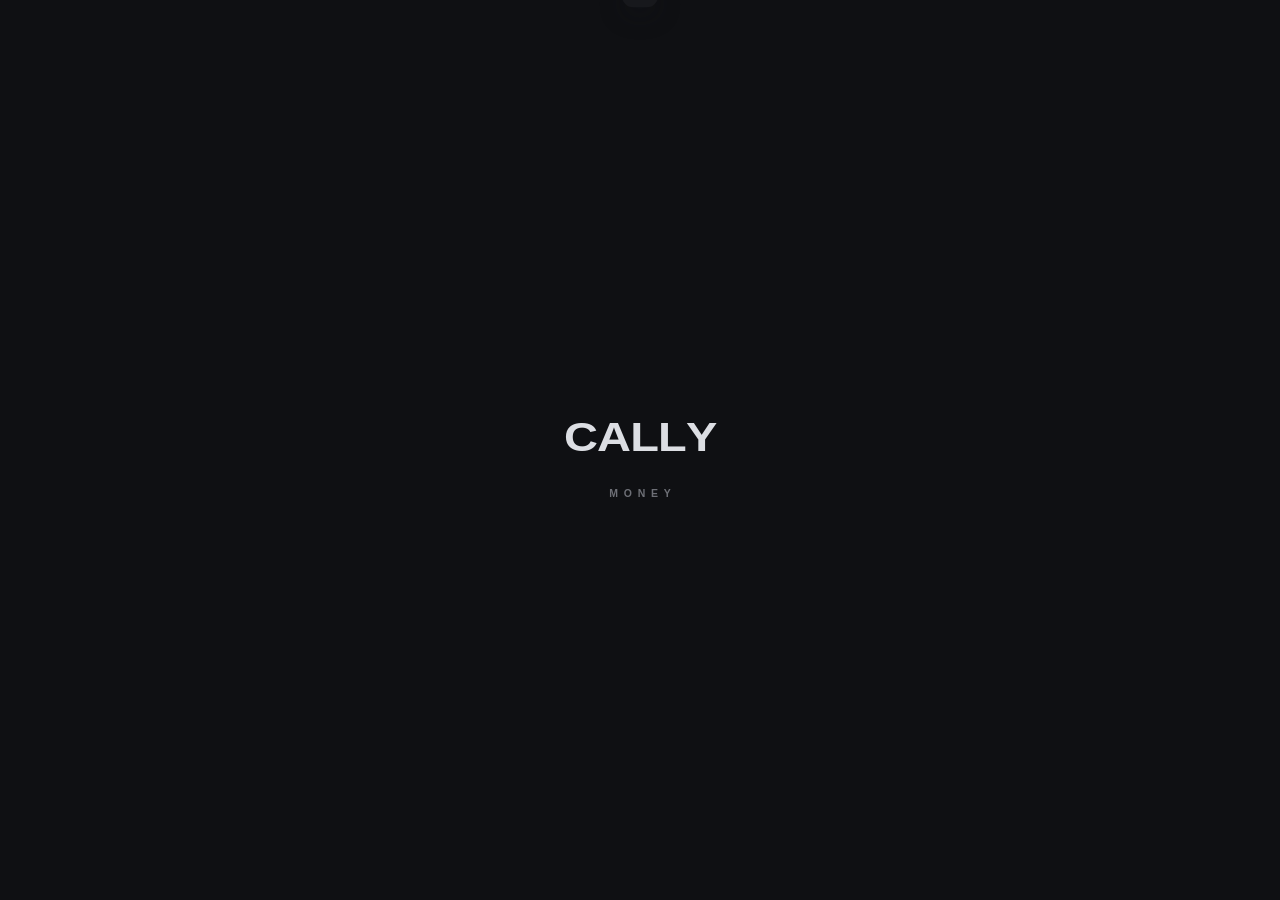
==== commit ba5a87fa: "Implement backup and restore features with toast notifications Added toast notifications and backup/" ====
--- a/index.html
+++ b/index.html
@@ -204,6 +204,14 @@
 .add:disabled { background: #d6d7dc; color: #9a9ba2; box-shadow: none; transform: none; }
 .mb8 { margin-bottom: 8px; }
 .seg button.dark, .chip.dark, .newsrc button.dark { color: #fff; }
+.bkrow { display: flex; gap: 10px; }
+.bk { flex: 1; padding: 14px 0; border-radius: 14px; font-size: 13px; font-weight: 700; color: #2b2c31; }
+.bk.dark { color: #fff; }
+.bknote { font-size: 12.5px; font-weight: 600; color: #5c5e66; line-height: 1.45; margin: 0 0 14px; }
+#toast { position: fixed; left: 50%; top: calc(16px + env(safe-area-inset-top,0px)); z-index: 60; transform: translate(-50%,-140%);
+  background: #17181c; color: #fff; font-size: 13px; font-weight: 700; padding: 11px 18px; border-radius: 999px;
+  box-shadow: 0 8px 24px rgba(20,21,26,.3); transition: transform .35s cubic-bezier(.32,.72,.25,1); white-space: nowrap; }
+#toast.show { transform: translate(-50%,0); }
 @media (prefers-reduced-motion: reduce) { * { animation-duration: .01ms !important; transition-duration: .01ms !important; } }
 </style>
 </head>
@@ -255,6 +263,8 @@
 
 <div id="backdrop"></div>
 <div id="sheet"></div>
+<div id="toast"></div>
+<input type="file" id="fRestore" class="hide">
 
 <script>
 (function () {
@@ -263,6 +273,7 @@
   /* ── constants ── */
   var KEY = "cally-worklog-v1";            /* same key: existing data is kept */
   var SKEY = "cally-settings-v1";
+  var BKEY = "cally-last-backup";
   var LETTERS = ["C","A","L","L","Y"];
   var INC = { expected: "Expected", unexpected: "Unexpected" };
   var DEFAULT_SOURCES = ["Work","Other"];
@@ -648,9 +659,16 @@
         '<div class="stat neu-in"><div class="cap" style="font-size:9px">Avg income / day</div><div class="val" style="margin-top:6px">' + fmtMoney(Math.round(s.inc / days * 100) / 100) + "</div></div>" +
         '<div class="stat neu-in"><div class="cap" style="font-size:9px">Biggest expense</div><div class="val" style="margin-top:6px">' + big + "</div></div>" +
         '<div class="stat neu-in"><div class="cap" style="font-size:9px">Days with spending</div><div class="val" style="margin-top:6px">' + s.spendDays + '<span style="font-size:13px;color:#8b8d95"> / ' + days + "</span></div></div>" +
-      "</div></div>";
+      "</div></div>" +
+
+      '<div class="card neu pad"><div class="cap" style="margin-bottom:10px">Backup</div>' +
+        '<p class="bknote">Your data lives only on this phone. Save a backup to Files &rarr; iCloud Drive. On a new phone, open Cally and tap Restore.</p>' +
+        '<div class="bkrow"><button class="bk dark" id="bkSave">Save backup</button><button class="bk neu-sm press" id="bkLoad">Restore</button></div>' +
+        '<div class="cnt" style="margin-top:12px">' + lastBackupText() + "</div></div>";
 
     el("ov").innerHTML = html;
+    el("bkSave").onclick = doBackup;
+    el("bkLoad").onclick = function () { var f = el("fRestore"); f.value = ""; f.click(); };
 
     var fc = el("fchart");
     if (fc) fc.querySelectorAll("[data-i]").forEach(function (b) {
@@ -665,6 +683,80 @@
       };
     });
   }
+
+  /* ── backup / restore ── */
+  function toast(msg) {
+    var t = el("toast");
+    t.textContent = msg; t.classList.add("show");
+    clearTimeout(toast.h); toast.h = setTimeout(function () { t.classList.remove("show"); }, 2600);
+  }
+  function lastBackupText() {
+    var t = null;
+    try { t = localStorage.getItem(BKEY); } catch (e) {}
+    if (!t) return "No backup saved from this phone yet";
+    var d = Math.floor((Date.now() - (+t)) / 864e5);
+    return "Last backup: " + (d <= 0 ? "today" : d === 1 ? "yesterday" : d + " days ago");
+  }
+  function doBackup() {
+    var name = "cally-backup-" + todayKey + ".json";
+    var json = JSON.stringify({ app: "cally", version: 1, exported: new Date().toISOString(), entries: entries, settings: settings });
+    function done() {
+      try { localStorage.setItem(BKEY, String(Date.now())); } catch (e) {}
+      render(); toast("Backup saved");
+    }
+    function download() {
+      var url = URL.createObjectURL(new Blob([json], { type: "application/json" }));
+      var a = document.createElement("a");
+      a.href = url; a.download = name; document.body.appendChild(a); a.click();
+      setTimeout(function () { URL.revokeObjectURL(url); a.remove(); }, 1500);
+      done();
+    }
+    var file = null;
+    try { file = new File([json], name, { type: "application/json" }); } catch (e) {}
+    if (file && navigator.canShare && navigator.canShare({ files: [file] })) {
+      navigator.share({ files: [file], title: "Cally backup" }).then(done).catch(function (err) {
+        if (err && err.name === "AbortError") return;
+        download();
+      });
+    } else {
+      download();
+    }
+  }
+  function doRestore(file) {
+    var r = new FileReader();
+    r.onload = function () {
+      var d;
+      try { d = JSON.parse(r.result); } catch (e) { d = null; }
+      if (!d || d.app !== "cally" || !d.entries || typeof d.entries !== "object") { toast("That file isn't a Cally backup"); return; }
+      var added = 0;
+      Object.keys(d.entries).forEach(function (k) {
+        if (!/^\d{4}-\d{2}-\d{2}$/.test(k) || !Array.isArray(d.entries[k])) return;
+        var cur = entries[k] || [];
+        var ids = {};
+        cur.forEach(function (e) { ids[String(e.id)] = 1; });
+        d.entries[k].forEach(function (e) {
+          if (!e || typeof e !== "object" || ids[String(e.id)]) return;
+          if (e.type === "income") e.type = "unexpected";
+          cur.push(e); ids[String(e.id)] = 1; added++;
+        });
+        if (cur.length) entries[k] = cur;
+      });
+      if (d.settings && Array.isArray(d.settings.sources)) {
+        d.settings.sources.forEach(function (s) {
+          if (typeof s === "string" && s && settings.sources.indexOf(s) < 0) addSource(s);
+        });
+      }
+      save(); saveSettings(); render();
+      toast(added ? "Restored " + added + (added === 1 ? " entry" : " entries") : "Already up to date");
+    };
+    r.onerror = function () { toast("Couldn't read that file"); };
+    r.readAsText(file);
+  }
+  el("fRestore").onchange = function () {
+    var f = el("fRestore").files && el("fRestore").files[0];
+    if (f) doRestore(f);
+  };
+  try { if (navigator.storage && navigator.storage.persist) navigator.storage.persist(); } catch (e) {}
 
   /* ── sheet ── */
   function openSheet(k) {
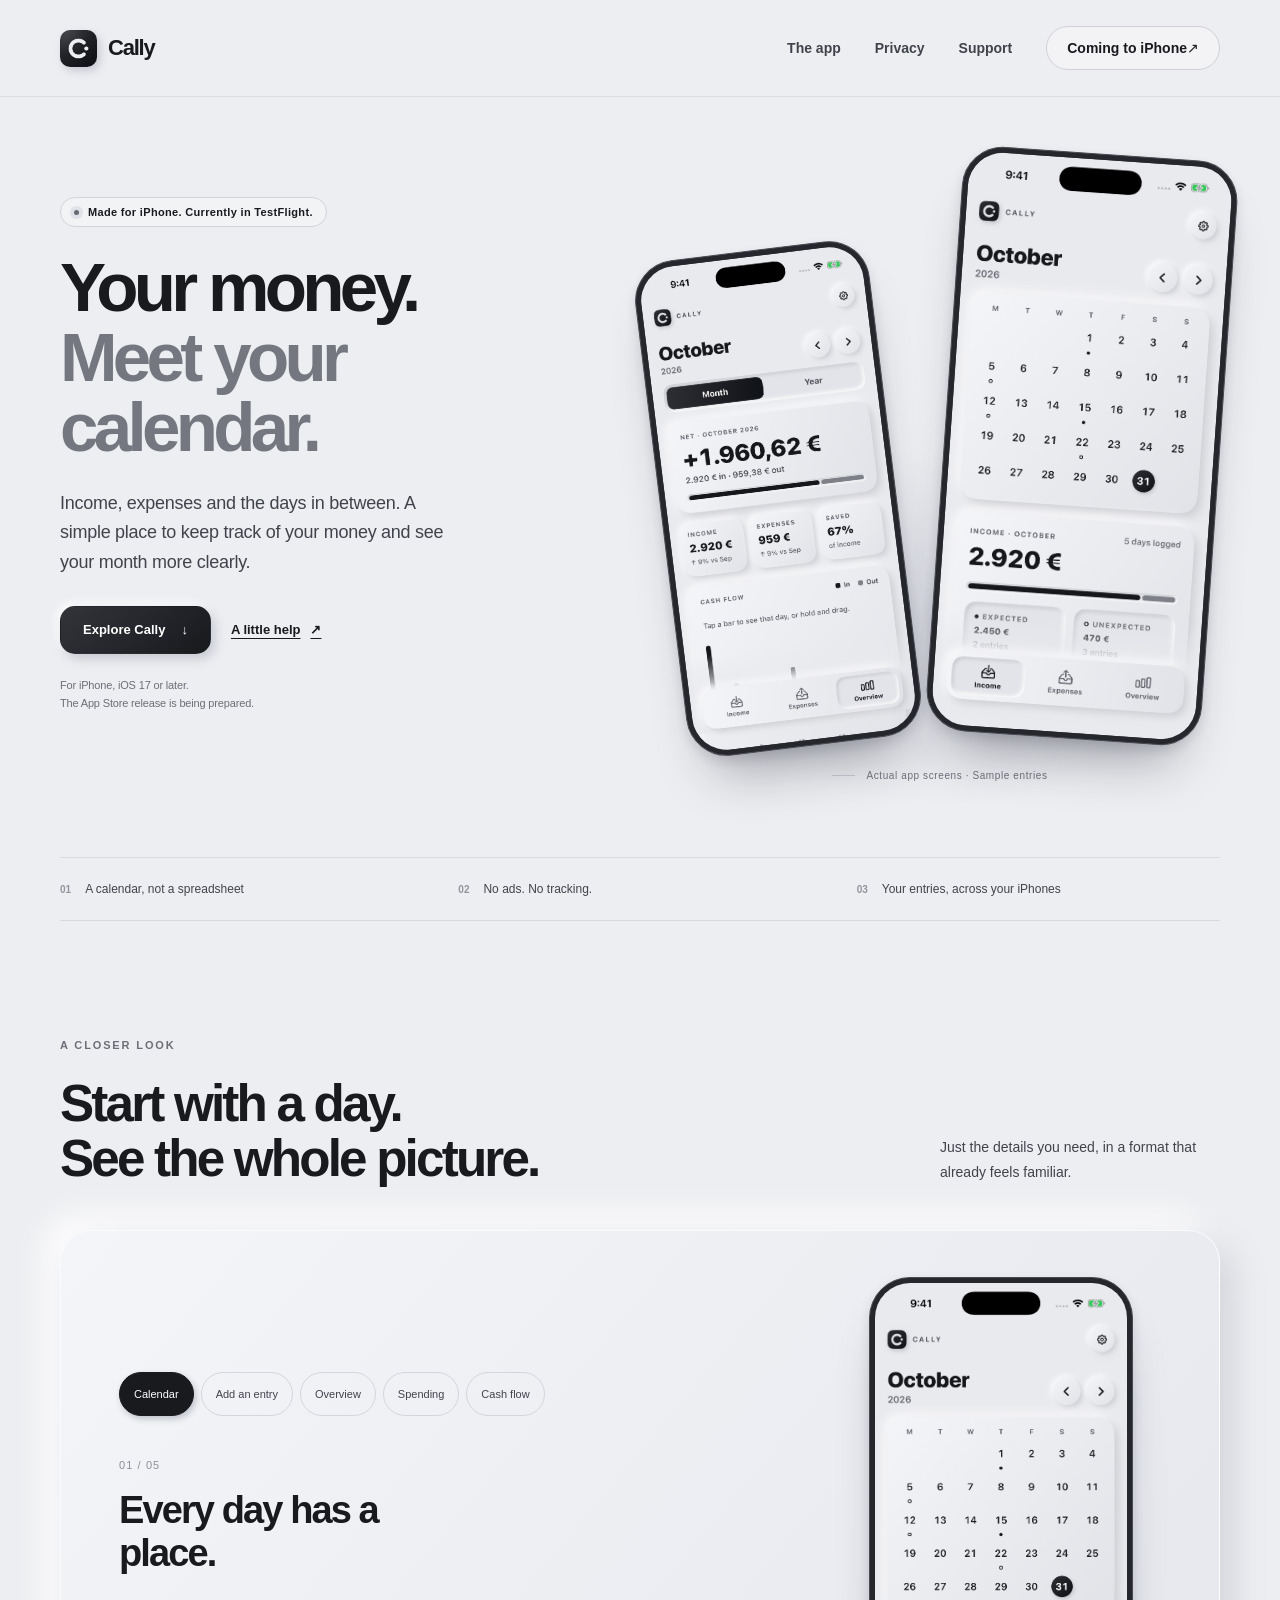
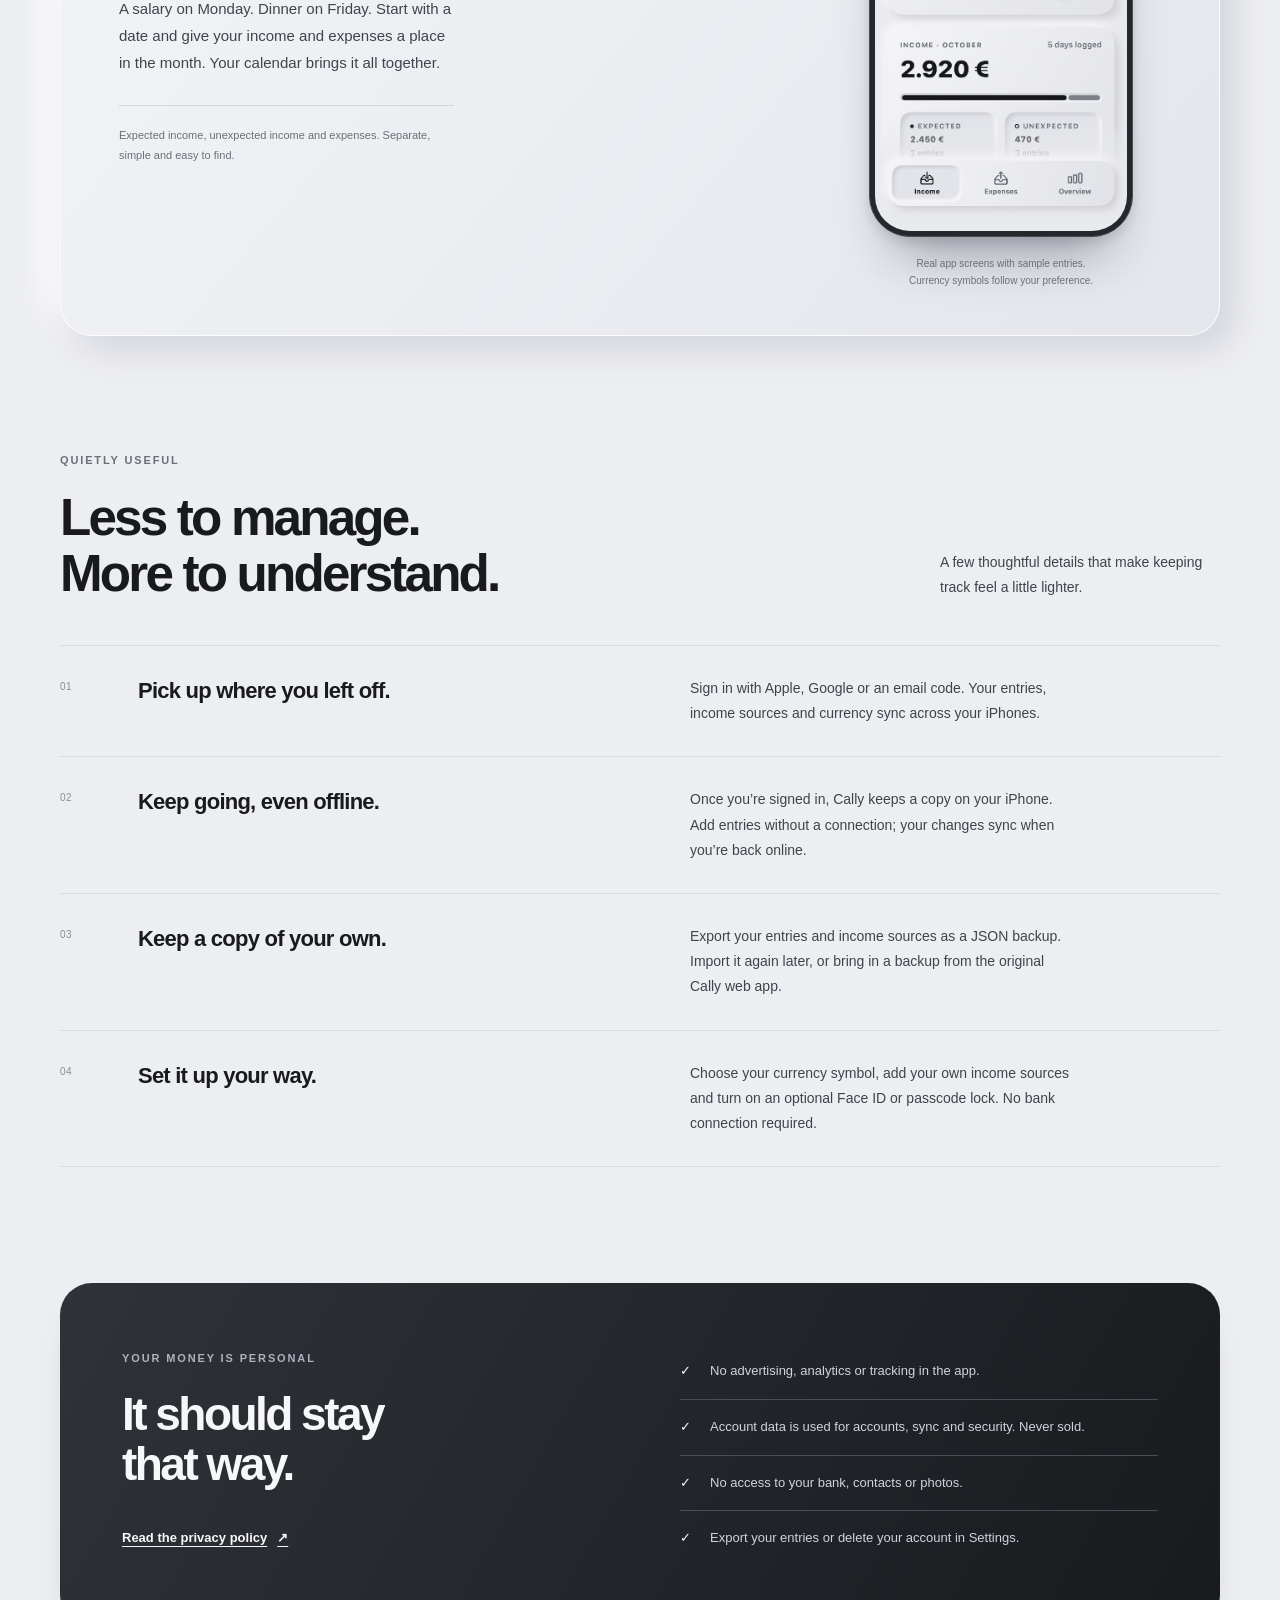
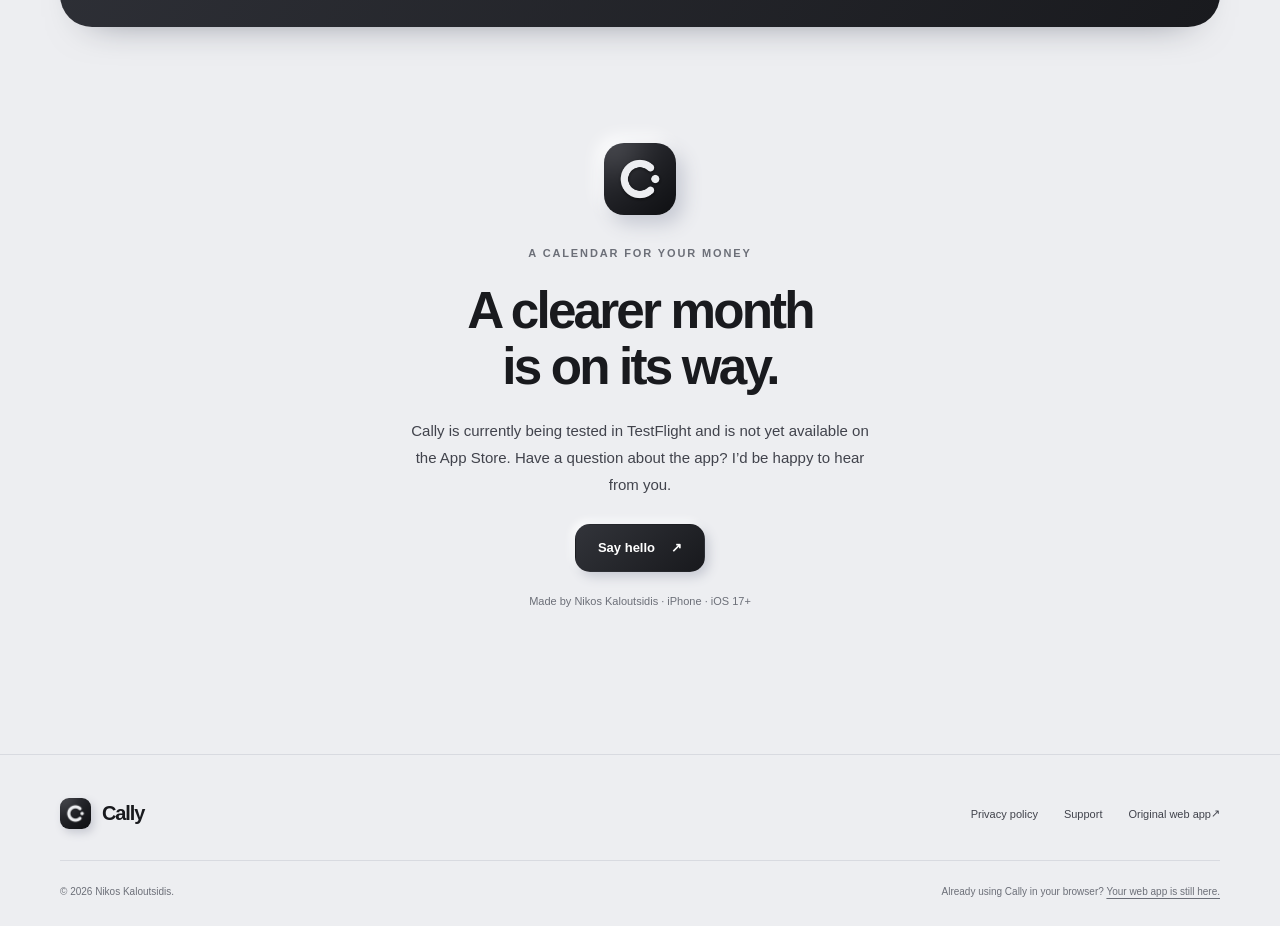
==== commit 254588e0: "Publish Cally marketing site and preserve browser app" ====
--- a/index.html
+++ b/index.html
@@ -1,958 +1,79 @@
-<!DOCTYPE html>
+<!doctype html>
 <html lang="en">
 <head>
-<meta charset="utf-8">
-<meta name="viewport" content="width=device-width, initial-scale=1, viewport-fit=cover, user-scalable=no">
-<meta name="apple-mobile-web-app-capable" content="yes">
-<meta name="mobile-web-app-capable" content="yes">
-<meta name="apple-mobile-web-app-status-bar-style" content="black-translucent">
-<meta name="apple-mobile-web-app-title" content="Cally">
-<meta name="theme-color" content="#e9eaee">
-<meta name="robots" content="noindex">
-<link rel="apple-touch-icon" href="icon-180.png">
-<link rel="icon" href="icon-180.png">
-<title>Cally</title>
-<style>
-* { box-sizing: border-box; -webkit-tap-highlight-color: transparent; }
-html, body { margin: 0; padding: 0; }
-body {
-  background: #e9eaee; color: #2b2c31; overscroll-behavior: none;
-  font-family: -apple-system, BlinkMacSystemFont, "SF Pro Display", "SF Pro Text", "Segoe UI", Roboto, Helvetica, Arial, sans-serif;
-  -webkit-font-smoothing: antialiased; min-height: 100vh;
-}
-button { font-family: inherit; border: none; background: none; padding: 0; margin: 0; cursor: pointer; color: inherit; }
-input { font-family: inherit; }
-
-/* ── splash ── */
-#splash { position: fixed; inset: 0; z-index: 50; background: #0f1013; display: flex; flex-direction: column;
-  align-items: center; justify-content: center; transition: opacity .55s ease, visibility .55s; }
-#splash.exit { opacity: 0; visibility: hidden; }
-.word { position: relative; display: flex; padding: 8px 14px; transform: scaleY(.88); }
-.ltr { color: #dcdee3; font-size: 47px; font-weight: 800; letter-spacing: -.018em; display: inline-block; opacity: 0; }
-.ltr.in  { animation: lIn .62s cubic-bezier(.2,.7,.2,1) both; }
-.ltr.out { animation: lOut .45s cubic-bezier(.55,0,.8,.4) both; }
-@keyframes lIn  { from { opacity: 0; transform: translateY(26px) scale(.95); filter: blur(10px); } to { opacity: 1; transform: none; filter: blur(0); } }
-@keyframes lOut { from { opacity: 1; transform: none; filter: blur(0); } to { opacity: 0; transform: translateY(-22px); filter: blur(8px); } }
-.shine { position: absolute; top: 8px; left: 14px; right: 14px; bottom: 8px;
-  display: flex; align-items: center; justify-content: center;
-  font-size: 47px; font-weight: 800; letter-spacing: -.018em; white-space: pre;
-  background-image: linear-gradient(100deg, rgba(255,255,255,0) 40%, rgba(255,255,255,.55) 47%,
-    rgba(255,255,255,1) 50%, rgba(255,255,255,.55) 53%, rgba(255,255,255,0) 60%);
-  background-size: 260% 100%; background-repeat: no-repeat;
-  -webkit-background-clip: text; background-clip: text;
-  -webkit-text-fill-color: transparent; color: transparent;
-  filter: drop-shadow(0 0 8px rgba(255,255,255,.45));
-  animation: sweep 1.15s cubic-bezier(.4,0,.4,1) both; pointer-events: none; }
-@keyframes sweep { from { background-position: -80% 0; } to { background-position: 210% 0; } }
-.sub { margin-top: 15px; color: #6d6f76; font-size: 10.5px; font-weight: 600; letter-spacing: .55em;
-  text-indent: .55em; opacity: 0; transition: opacity .5s ease; }
-.sub.show { opacity: 1; }
-
-/* ── stage ── */
-#stage { opacity: 0; display: flex; justify-content: center; }
-#stage.on { animation: appIn .7s cubic-bezier(.2,.7,.2,1) both; }
-@keyframes appIn { from { opacity: 0; transform: translateY(12px) scale(.985); } to { opacity: 1; transform: none; } }
-.wrap { width: 100%; max-width: 430px; padding: calc(34px + env(safe-area-inset-top,0px)) 20px calc(112px + env(safe-area-inset-bottom,0px)); }
-.hide { display: none !important; }
-
-/* ── depth ── */
-.neu { background: linear-gradient(145deg,#f2f3f7,#e2e3e8); box-shadow: 8px 8px 16px #c9cace, -8px -8px 16px #fff; }
-.neu-sm { background: linear-gradient(145deg,#f2f3f7,#e3e4e9); box-shadow: 4px 4px 9px #cbccd1, -4px -4px 9px #fff; }
-.neu-in { background: #e5e6eb; box-shadow: inset 4px 4px 8px #c9cace, inset -4px -4px 8px #fff; }
-.press { transition: transform .12s ease, box-shadow .16s ease; }
-.press:active { transform: scale(.96); box-shadow: inset 4px 4px 8px #c9cace, inset -4px -4px 8px #fff; }
-.dark { background: linear-gradient(150deg,#26272c,#111216); color: #fff; box-shadow: 4px 4px 10px #c2c3c8; }
-
-/* ── header ── */
-.brand { display: flex; align-items: center; gap: 9px; margin-bottom: 24px; }
-.tile { width: 30px; height: 30px; border-radius: 9px; display: flex; align-items: center; justify-content: center;
-  font-size: 15px; font-weight: 800; background: linear-gradient(150deg,#26272c,#111216); color: #fff;
-  box-shadow: 4px 4px 9px #c9cace, -4px -4px 9px #fff; }
-.cap { font-size: 10.5px; font-weight: 700; letter-spacing: .14em; text-transform: uppercase; color: #8b8d95; }
-.mhead { display: flex; align-items: flex-end; justify-content: space-between; margin-bottom: 18px; }
-.mname { font-size: 30px; font-weight: 800; color: #17181c; letter-spacing: -.02em; line-height: 1.1; }
-.myear { font-size: 14px; font-weight: 600; color: #8b8d95; }
-.nav { display: flex; align-items: center; gap: 10px; }
-.rnd { width: 42px; height: 42px; border-radius: 50%; display: flex; align-items: center; justify-content: center; }
-.today-btn { border-radius: 999px; padding: 9px 15px; font-size: 12px; font-weight: 700; color: #2b2c31; }
-
-/* ── calendar ── */
-.card { border-radius: 24px; padding: 16px; margin-bottom: 22px; }
-.card.pad { padding: 20px; }
-.grid7 { display: grid; grid-template-columns: repeat(7,1fr); gap: 4px; }
-.wd { text-align: center; font-size: 10px; font-weight: 700; letter-spacing: .14em; color: #8b8d95; padding-bottom: 8px; }
-.day { position: relative; aspect-ratio: 1/1; border-radius: 16px; display: flex; flex-direction: column;
-  align-items: center; justify-content: center; gap: 3px; font-size: 15px; font-weight: 600; color: #2b2c31;
-  transition: transform .12s ease; }
-.day:active { transform: scale(.9); }
-.day .num { width: 30px; height: 30px; border-radius: 50%; display: flex; align-items: center; justify-content: center; }
-.day.today .num { background: #17181c; color: #fff; box-shadow: 3px 3px 7px #c3c4c9; }
-.dots { display: flex; gap: 3px; height: 6px; align-items: center; }
-.dot { width: 5px; height: 5px; border-radius: 50%; flex: none; display: inline-block; }
-.dot.e { background: #17181c; }
-.dot.u { background: transparent; box-shadow: inset 0 0 0 1.6px #17181c; width: 6px; height: 6px; }
-.dot.o { background: #8b8d95; }
-
-/* ── summary ── */
-.sumrow { display: flex; gap: 12px; margin-bottom: 14px; }
-.sumbox { flex: 1; border-radius: 18px; padding: 15px; min-width: 0; }
-.sumbox .lab { display: flex; align-items: center; gap: 7px; margin-bottom: 5px; }
-.val { font-size: 22px; font-weight: 800; color: #17181c; white-space: nowrap; overflow: hidden; text-overflow: ellipsis; font-variant-numeric: tabular-nums; }
-.cnt { margin-top: 4px; font-size: 11.5px; font-weight: 600; color: #8b8d95; }
-.split { display: flex; height: 10px; border-radius: 6px; overflow: hidden; margin-bottom: 16px; gap: 2px; }
-.split .se { background: #17181c; transition: flex-grow .4s ease; }
-.split .su { background: #a3a6ad; transition: flex-grow .4s ease; }
-.sumfoot { display: flex; align-items: center; justify-content: space-between; font-size: 13px; font-weight: 600; color: #5c5e66; }
-.sumfoot b { color: #17181c; }
-.sumwide { border-radius: 18px; padding: 15px; margin-bottom: 18px; display: flex; align-items: flex-end; justify-content: space-between; gap: 10px; }
-
-/* ── bar lists ── */
-.brow { margin-bottom: 12px; }
-.brow:last-child { margin-bottom: 0; }
-.btop { display: flex; justify-content: space-between; align-items: baseline; gap: 10px; margin-bottom: 6px; }
-.bname { font-size: 13.5px; font-weight: 700; color: #17181c; min-width: 0; overflow: hidden; text-overflow: ellipsis; white-space: nowrap; }
-.bval { font-size: 13.5px; font-weight: 800; color: #17181c; white-space: nowrap; font-variant-numeric: tabular-nums; }
-.bval i { font-style: normal; font-weight: 600; color: #8b8d95; margin-left: 4px; }
-.btrack { height: 8px; border-radius: 5px; overflow: hidden; }
-.bfill { height: 100%; background: #17181c; border-radius: 5px; transition: width .5s cubic-bezier(.2,.7,.2,1); }
-.empty { font-size: 13px; font-weight: 600; color: #a3a5ad; padding: 6px 0; }
-.ctitle { display: flex; align-items: center; justify-content: space-between; margin-bottom: 16px; }
-
-/* ── overview ── */
-.hero { text-align: left; }
-.hero .big { font-size: 40px; font-weight: 800; color: #17181c; letter-spacing: -.025em; line-height: 1.05; margin: 6px 0 6px; font-variant-numeric: tabular-nums; }
-.hero .hsub { font-size: 13px; font-weight: 600; color: #5c5e66; }
-.tiles { display: grid; grid-template-columns: 1fr 1fr 1fr; gap: 10px; margin-bottom: 22px; }
-.tilebox { border-radius: 18px; padding: 13px 12px; min-width: 0; }
-.tilebox .val { font-size: 17px; }
-.tilebox .cnt { font-size: 10.5px; line-height: 1.35; }
-.legend { display: flex; gap: 14px; font-size: 11.5px; font-weight: 700; color: #5c5e66; }
-.legend span { display: inline-flex; align-items: center; gap: 6px; }
-.sw { width: 9px; height: 9px; border-radius: 3px; display: inline-block; }
-.sw.i { background: #17181c; } .sw.o { background: #a3a6ad; }
-.readout { min-height: 36px; margin-bottom: 10px; font-size: 13px; font-weight: 600; color: #5c5e66; line-height: 1.4; }
-.readout b { color: #17181c; font-variant-numeric: tabular-nums; }
-.fchart { display: flex; gap: 2px; height: 160px; }
-.fc { flex: 1; min-width: 0; display: flex; flex-direction: column; padding: 0; transition: opacity .15s ease; }
-.fu { flex: 1; display: flex; align-items: flex-end; border-bottom: 1px solid #c4c5cb; }
-.fd { flex: 1; display: flex; align-items: flex-start; }
-.fbi { width: 100%; background: #17181c; border-radius: 3px 3px 0 0; }
-.fbe { width: 100%; background: #a3a6ad; border-radius: 0 0 3px 3px; }
-.fchart.sel .fc { opacity: .3; }
-.fchart.sel .fc.on { opacity: 1; }
-.xl { display: flex; gap: 2px; margin-top: 8px; }
-.xl span { flex: 1; min-width: 0; text-align: center; font-size: 10px; font-weight: 700; color: #8b8d95; overflow: visible; white-space: nowrap; }
-.stats { display: grid; grid-template-columns: 1fr 1fr; gap: 10px; }
-.stat { border-radius: 16px; padding: 13px; min-width: 0; }
-.stat .val { font-size: 17px; }
-
-/* ── tab bar ── */
-.tabbar { position: fixed; left: 0; right: 0; bottom: 0; z-index: 30; display: flex; justify-content: center;
-  background: rgba(233,234,238,.92); -webkit-backdrop-filter: blur(14px); backdrop-filter: blur(14px);
-  box-shadow: 0 -6px 18px rgba(170,172,180,.28);
-  padding: 8px 16px calc(10px + env(safe-area-inset-bottom,0px)); }
-.tabbar .in { display: flex; gap: 6px; width: 100%; max-width: 430px; }
-.tab { flex: 1; display: flex; flex-direction: column; align-items: center; gap: 4px; padding: 8px 0 7px; border-radius: 15px;
-  font-size: 11px; font-weight: 700; color: #8b8d95; transition: color .18s ease; }
-.tab.on { color: #17181c; background: #e5e6eb; box-shadow: inset 3px 3px 7px #c9cace, inset -3px -3px 7px #fff; }
-
-/* ── sheet ── */
-#backdrop { position: fixed; inset: 0; z-index: 40; background: rgba(15,16,20,.35);
-  -webkit-backdrop-filter: blur(3px); backdrop-filter: blur(3px); opacity: 0; visibility: hidden; transition: opacity .32s ease, visibility .32s; }
-#backdrop.open { opacity: 1; visibility: visible; }
-#sheet { position: fixed; left: 0; right: 0; bottom: 0; z-index: 41; max-width: 480px; margin: 0 auto;
-  background: #e9eaee; border-radius: 26px 26px 0 0; box-shadow: 0 -14px 44px rgba(20,21,26,.28);
-  transform: translateY(105%); transition: transform .38s cubic-bezier(.32,.72,.25,1);
-  max-height: 90vh; overflow-y: auto; -webkit-overflow-scrolling: touch;
-  padding: 10px 20px calc(26px + env(safe-area-inset-bottom,0px)); }
-#sheet.open { transform: translateY(0); }
-.grab { width: 38px; height: 5px; border-radius: 3px; background: #c8c9cf; margin: 4px auto 14px; }
-.shead { display: flex; align-items: center; justify-content: space-between; margin-bottom: 18px; }
-.sdate { font-size: 20px; font-weight: 800; color: #17181c; }
-.x { width: 34px; height: 34px; border-radius: 50%; display: flex; align-items: center; justify-content: center;
-  color: #8b8d95; font-size: 15px; }
-.seg { display: flex; gap: 5px; padding: 5px; border-radius: 16px; margin-bottom: 18px; }
-.seg button { flex: 1; padding: 11px 2px; border-radius: 11px; font-size: 12.5px; font-weight: 700; color: #5c5e66; transition: all .18s ease; }
-.chips { display: grid; grid-template-columns: repeat(3,1fr); gap: 10px; margin-bottom: 18px; }
-.chip { padding: 12px 4px; border-radius: 13px; font-size: 12.5px; font-weight: 700; color: #5c5e66; transition: all .18s ease; text-align: center;
-  overflow: hidden; text-overflow: ellipsis; white-space: nowrap; }
-.chip.addc { color: #8b8d95; border: 1.5px dashed #b9bac1; background: transparent; box-shadow: none; }
-.chip.rm { color: #17181c; }
-.lrow { display: flex; align-items: baseline; justify-content: space-between; margin-bottom: 8px; }
-.lrow .lnk { font-size: 12px; font-weight: 700; color: #5c5e66; padding: 2px 4px; }
-.opt { text-transform: none; letter-spacing: 0; font-weight: 600; color: #a3a5ad; }
-.newsrc { display: flex; gap: 10px; margin-bottom: 18px; }
-.newsrc .fld { flex: 1; }
-.newsrc button { border-radius: 14px; padding: 0 18px; font-size: 13px; font-weight: 700; }
-.entries { display: flex; flex-direction: column; gap: 8px; margin-bottom: 20px; }
-.entry { display: flex; align-items: center; gap: 10px; padding: 12px 14px; border-radius: 14px; }
-.entry .name { flex: 1; font-size: 13.5px; font-weight: 600; min-width: 0; }
-.entry .name span { color: #8b8d95; font-weight: 500; }
-.entry .h { font-size: 13.5px; font-weight: 800; color: #17181c; white-space: nowrap; }
-.entry .del { width: 26px; height: 26px; border-radius: 50%; display: flex; align-items: center; justify-content: center; color: #8b8d95; font-size: 14px; flex: none; }
-.fld { width: 100%; border: none; outline: none; border-radius: 14px; padding: 14px 16px; font-size: 16px;
-  font-weight: 600; color: #17181c; background: #e5e6eb; box-shadow: inset 4px 4px 8px #c9cace, inset -4px -4px 8px #fff;
-  -webkit-appearance: none; }
-.fld::placeholder { color: #a3a5ad; font-weight: 500; }
-.amtwrap { position: relative; margin-bottom: 18px; }
-.amtwrap .cur { position: absolute; left: 16px; top: 50%; transform: translateY(-50%); font-size: 15px; font-weight: 700; color: #8b8d95; pointer-events: none; }
-.amtwrap .fld { padding-left: 34px; }
-.add { width: 100%; border-radius: 17px; padding: 16px 0; font-size: 13.5px; font-weight: 700; margin-top: 4px;
-  background: linear-gradient(150deg,#26272c,#111216); color: #fff; box-shadow: 6px 6px 14px #c5c6cb, -6px -6px 14px #fff;
-  transition: transform .12s ease, box-shadow .16s ease; }
-.add:active { transform: scale(.98); box-shadow: 3px 3px 8px #c5c6cb, -3px -3px 8px #fff; }
-.add:disabled { background: #d6d7dc; color: #9a9ba2; box-shadow: none; transform: none; }
-.mb8 { margin-bottom: 8px; }
-.seg button.dark, .chip.dark, .newsrc button.dark { color: #fff; }
-.bkrow { display: flex; gap: 10px; }
-.bk { flex: 1; padding: 14px 0; border-radius: 14px; font-size: 13px; font-weight: 700; color: #2b2c31; }
-.bk.dark { color: #fff; }
-.bknote { font-size: 12.5px; font-weight: 600; color: #5c5e66; line-height: 1.45; margin: 0 0 14px; }
-#toast { position: fixed; left: 50%; top: calc(16px + env(safe-area-inset-top,0px)); z-index: 60; transform: translate(-50%,-140%);
-  background: #17181c; color: #fff; font-size: 13px; font-weight: 700; padding: 11px 18px; border-radius: 999px;
-  box-shadow: 0 8px 24px rgba(20,21,26,.3); transition: transform .35s cubic-bezier(.32,.72,.25,1); white-space: nowrap; }
-#toast.show { transform: translate(-50%,0); }
-@media (prefers-reduced-motion: reduce) { * { animation-duration: .01ms !important; transition-duration: .01ms !important; } }
-</style>
+  <meta charset="utf-8">
+  <meta name="viewport" content="width=device-width, initial-scale=1">
+  <meta name="theme-color" content="#edeef1">
+  <meta name="description" content="A calendar for your money. Cally brings income, expenses and a clearer view of your month together on iPhone. Currently in TestFlight.">
+  <meta property="og:title" content="Cally — a calendar for your money">
+  <meta property="og:description" content="A little less guessing. A clearer view of your everyday money. Made for iPhone, currently in TestFlight.">
+  <meta property="og:type" content="website">
+  <title>Cally — A calendar for your money</title>
+  <link rel="icon" href="assets/app-icon.png">
+  <link rel="apple-touch-icon" href="assets/app-icon.png">
+  <link rel="stylesheet" href="assets/styles.css">
+  <script src="assets/site.js" defer></script>
 </head>
 <body>
-
-<div id="splash">
-  <div class="word" id="word"></div>
-  <div class="sub" id="sub">MONEY</div>
-</div>
-
-<div id="stage"><div class="wrap">
-  <div class="brand"><div class="tile">C</div><span class="cap">Cally</span></div>
-  <div class="mhead">
-    <div><div class="mname" id="mname"></div><div class="myear" id="myear"></div></div>
-    <div class="nav" id="nav"></div>
-  </div>
-
-  <div class="seg neu-in hide" id="ovSeg"></div>
-
-  <div class="card neu" id="calCard">
-    <div class="grid7" id="wdrow"></div>
-    <div class="grid7" id="days"></div>
-  </div>
-
-  <div class="card neu pad" id="incSum">
-    <div class="cap" style="margin-bottom:16px">Income this month</div>
-    <div class="sumrow">
-      <div class="sumbox neu-in">
-        <div class="lab"><span class="dot e"></span><span class="cap" style="font-size:9.5px">Expected</span></div>
-        <div class="val" id="sE">&euro;0</div><div class="cnt" id="sEn">0 entries</div>
+  <a class="skip-link" href="#main">Skip to content</a>
+  <header class="site-header">
+    <div class="container nav">
+      <a class="brand" href="index.html" aria-label="Cally home"><img src="assets/app-icon.png" width="37" height="37" alt="">Cally</a>
+      <nav class="nav-links" aria-label="Main navigation"><a href="#tour">The app</a><a href="privacy.html">Privacy</a><a href="support.html">Support</a><a class="nav-contact" href="#availability">Coming to iPhone <span aria-hidden="true">↗</span></a></nav>
+    </div>
+  </header>
+  <main id="main">
+    <section class="container hero" aria-labelledby="hero-title">
+      <div class="hero-copy">
+        <div class="availability-pill">Made for iPhone. Currently in TestFlight.</div>
+        <h1 id="hero-title">Your money.<br><span>Meet your<br>calendar.</span></h1>
+        <p>Income, expenses and the days in between. A simple place to keep track of your money and see your month more clearly.</p>
+        <div class="actions"><a class="button button-dark" href="#tour">Explore Cally <span aria-hidden="true">↓</span></a><a class="text-link" href="support.html">A little help <span aria-hidden="true">↗</span></a></div>
+        <p class="hero-footnote">For iPhone, iOS 17 or later.<br>The App Store release is being prepared.</p>
       </div>
-      <div class="sumbox neu-in">
-        <div class="lab"><span class="dot u"></span><span class="cap" style="font-size:9.5px">Unexpected</span></div>
-        <div class="val" id="sU">&euro;0</div><div class="cnt" id="sUn">0 entries</div>
+      <div class="hero-stage" aria-label="Real screens from the Cally iPhone app">
+        <div class="phone hero-phone-side"><img src="assets/screens/02-net-and-savings.png" width="1206" height="2622" alt="Cally’s monthly overview with net income and savings rate."></div>
+        <div class="phone hero-phone-main"><img src="assets/screens/01-income-calendar.png" width="1206" height="2622" alt="Cally’s income calendar, with daily markers and a monthly summary."></div>
+        <p class="stage-label">Actual app screens · Sample entries</p>
       </div>
-    </div>
-    <div class="split neu-in"><div class="se" id="barE" style="flex-grow:0"></div><div class="su" id="barU" style="flex-grow:0"></div></div>
-    <div class="sumfoot">
-      <span>Total <b id="sT">&euro;0</b></span>
-      <span id="sD">0 days</span>
-    </div>
-  </div>
-
-  <div class="card neu pad hide" id="expSum"></div>
-  <div id="ov" class="hide"></div>
-</div></div>
-
-<nav class="tabbar" id="tabbar"><div class="in" id="tabs"></div></nav>
-
-<div id="backdrop"></div>
-<div id="sheet"></div>
-<div id="toast"></div>
-<input type="file" id="fRestore" class="hide">
-
-<script>
-(function () {
-  "use strict";
-
-  /* ── constants ── */
-  var KEY = "cally-worklog-v1";            /* same key: existing data is kept */
-  var SKEY = "cally-settings-v1";
-  var BKEY = "cally-last-backup";
-  var LETTERS = ["C","A","L","L","Y"];
-  var INC = { expected: "Expected", unexpected: "Unexpected" };
-  var DEFAULT_SOURCES = ["Work","Other"];
-  var EXP_CATS = ["Food","Groceries","Transport","Bills","Shopping","Fun","Health","Subscriptions","Other"];
-  var METHODS = ["Cash","Card","Bank transfer","Crypto","Transaction","Other"];
-  var WD = ["M","T","W","T","F","S","S"];
-  var MONTHS_S = ["J","F","M","A","M","J","J","A","S","O","N","D"];
-  var CUR = "€";
-
-  var pad = function (n) { return String(n).padStart(2,"0"); };
-  var keyOf = function (y,m,d) { return y + "-" + pad(m+1) + "-" + pad(d); };
-  var el = function (id) { return document.getElementById(id); };
-  var esc = function (s) {
-    return String(s == null ? "" : s).replace(/[&<>"']/g, function (c) {
-      return { "&":"&amp;","<":"&lt;",">":"&gt;",'"':"&quot;","'":"&#39;" }[c];
-    });
-  };
-  function fmtMoney(n) {
-    n = Number(n) || 0;
-    var neg = n < 0; n = Math.abs(n);
-    var s = n % 1 === 0 ? n.toLocaleString("en-US") : n.toLocaleString("en-US", { minimumFractionDigits: 2, maximumFractionDigits: 2 });
-    return (neg ? "−" : "") + CUR + s;
-  }
-  var isInc = function (e) { return e.type === "expected" || e.type === "unexpected"; };
-  var isExp = function (e) { return e.type === "expense"; };
-  function plural(n, w) { return n + " " + w + (n === 1 ? "" : "s"); }
-
-  /* ── state ── */
-  var now = new Date();
-  var todayKey = keyOf(now.getFullYear(), now.getMonth(), now.getDate());
-  var view = { y: now.getFullYear(), m: now.getMonth() };
-  var tab = "income";
-  var period = "month";
-  var entries = {};
-  var settings = {};
-  var sheetKey = null;
-  var form;
-  function resetForm(keep) {
-    form = { cat: (keep && keep.cat) || "expected", source: null, method: null, amount: "", category: null,
-      editSrc: false, adding: false };
-  }
-  resetForm();
-
-  try { var raw = localStorage.getItem(KEY); if (raw) entries = JSON.parse(raw) || {}; } catch (e) { entries = {}; }
-  try { var rs = localStorage.getItem(SKEY); if (rs) settings = JSON.parse(rs) || {}; } catch (e) { settings = {}; }
-  try { var t0 = localStorage.getItem("cally-tab"); if (t0 === "income" || t0 === "expense" || t0 === "overview") tab = t0; } catch (e) {}
-
-  function save() {
-    try { localStorage.setItem(KEY, JSON.stringify(entries)); } catch (e) { console.error("Save failed", e); }
-  }
-  function saveSettings() {
-    try { localStorage.setItem(SKEY, JSON.stringify(settings)); } catch (e) {}
-  }
-
-  /* migrate: old "income" entries become "unexpected". Old research/videography
-     entries stay in storage untouched but are no longer shown. */
-  (function migrate() {
-    var changed = false;
-    Object.keys(entries).forEach(function (k) {
-      (entries[k] || []).forEach(function (e) {
-        if (e.type === "income") { e.type = "unexpected"; changed = true; }
-      });
-    });
-    if (changed) save();
-  })();
-
-  /* sources: start generic; anything already used on this device is kept as a button */
-  (function initSources() {
-    if (!Array.isArray(settings.sources)) settings.sources = DEFAULT_SOURCES.slice();
-    Object.keys(entries).forEach(function (k) {
-      (entries[k] || []).forEach(function (e) {
-        if (e.type === "unexpected" && e.source && settings.sources.indexOf(e.source) < 0) addSource(e.source);
-      });
-    });
-    if (settings.sources.indexOf("Other") < 0) settings.sources.push("Other");
-    saveSettings();
-  })();
-  function addSource(name) {
-    var i = settings.sources.indexOf("Other");
-    if (i < 0) settings.sources.push(name); else settings.sources.splice(i, 0, name);
-  }
-
-  /* ── splash ── */
-  var word = el("word");
-  LETTERS.forEach(function (L, i) {
-    var s = document.createElement("span");
-    s.className = "ltr in"; s.textContent = L;
-    s.style.animationDelay = (i * 130) + "ms";
-    word.appendChild(s);
-  });
-  setTimeout(function () {
-    el("sub").classList.add("show");
-    var sh = document.createElement("span");
-    sh.className = "shine"; sh.textContent = LETTERS.join("");
-    sh.setAttribute("aria-hidden","true");
-    word.appendChild(sh);
-  }, 1250);
-  setTimeout(function () {
-    var sh = word.querySelector(".shine");
-    if (sh) sh.remove();
-    el("sub").classList.remove("show");
-    Array.prototype.forEach.call(word.children, function (c, i) {
-      c.className = "ltr out";
-      c.style.animationDelay = (i * 85) + "ms";
-    });
-  }, 2350);
-  setTimeout(function () {
-    el("splash").classList.add("exit");
-    el("stage").classList.add("on");
-  }, 3050);
-  setTimeout(function () { var sp = el("splash"); if (sp) sp.remove(); }, 3650);
-
-  /* ── icons ── */
-  function svgChevron(dir) {
-    return '<svg width="15" height="15" viewBox="0 0 24 24" fill="none"><path d="' +
-      (dir === "l" ? "M15 5l-7 7 7 7" : "M9 5l7 7-7 7") +
-      '" stroke="currentColor" stroke-width="2.6" stroke-linecap="round" stroke-linejoin="round"/></svg>';
-  }
-  function svgPath(d) {
-    return '<svg width="21" height="21" viewBox="0 0 24 24" fill="none"><path d="' + d +
-      '" stroke="currentColor" stroke-width="2.2" stroke-linecap="round" stroke-linejoin="round"/></svg>';
-  }
-  var TABS = [
-    { id: "income",   label: "Income",   icon: "M12 4v11M7 10l5 5 5-5M5 20h14" },
-    { id: "expense",  label: "Expenses", icon: "M12 15V4M7 9l5-5 5 5M5 20h14" },
-    { id: "overview", label: "Overview", icon: "M5 20v-7M12 20V5M19 20v-10" }
-  ];
-
-  /* ── navigation ── */
-  function shift(d) {
-    if (tab === "overview" && period === "year") { view.y += d; render(); return; }
-    var m = view.m + d;
-    if (m < 0) { view.y--; view.m = 11; }
-    else if (m > 11) { view.y++; view.m = 0; }
-    else { view.m = m; }
-    render();
-  }
-  function setTab(t) {
-    tab = t;
-    try { localStorage.setItem("cally-tab", t); } catch (e) {}
-    render();
-    window.scrollTo(0, 0);
-  }
-
-  el("wdrow").innerHTML = WD.map(function (w) { return '<div class="wd">' + w + "</div>"; }).join("");
-
-  /* ── data helpers ── */
-  function listFor(k) {
-    var all = entries[k] || [];
-    return all.filter(tab === "expense" ? isExp : isInc);
-  }
-  function collect(prefix) {
-    var s = { inc: 0, exp: 0, expd: 0, unexp: 0, incN: 0, expN: 0, cats: {}, srcs: {}, meth: {}, spendDays: 0, biggest: null };
-    Object.keys(entries).forEach(function (k) {
-      if (k.indexOf(prefix) !== 0) return;
-      var spent = false;
-      (entries[k] || []).forEach(function (e) {
-        var a = Number(e.amount) || 0;
-        if (isInc(e)) {
-          s.inc += a; s.incN++;
-          if (e.type === "expected") s.expd += a;
-          else { s.unexp += a; var src = e.source || "Unspecified"; s.srcs[src] = (s.srcs[src] || 0) + a; }
-        } else if (isExp(e)) {
-          s.exp += a; s.expN++; spent = true;
-          var c = e.category || "Other"; s.cats[c] = (s.cats[c] || 0) + a;
-          var m = e.method || "Unspecified"; s.meth[m] = (s.meth[m] || 0) + a;
-          if (!s.biggest || a > s.biggest.a) s.biggest = { a: a, k: k, c: c };
-        }
-      });
-      if (spent) s.spendDays++;
-    });
-    return s;
-  }
-  function monthPrefix(y, m) { return y + "-" + pad(m + 1); }
-  function monthName(m, len) { return new Date(2000, m, 1).toLocaleString("en-US", { month: len || "long" }); }
-
-  /* ── main render ── */
-  function render() {
-    var yearMode = tab === "overview" && period === "year";
-    var d1 = new Date(view.y, view.m, 1);
-    el("mname").textContent = yearMode ? String(view.y) : monthName(view.m);
-    el("myear").textContent = yearMode ? "Full year" : view.y;
-
-    var isCur = yearMode ? view.y === now.getFullYear() : (view.y === now.getFullYear() && view.m === now.getMonth());
-    el("nav").innerHTML =
-      (isCur ? "" : '<button class="today-btn neu-sm press" id="btnToday">Today</button>') +
-      '<button class="rnd neu-sm press" id="btnPrev" aria-label="Previous">' + svgChevron("l") + "</button>" +
-      '<button class="rnd neu-sm press" id="btnNext" aria-label="Next">' + svgChevron("r") + "</button>";
-    if (!isCur) el("btnToday").onclick = function () { view = { y: now.getFullYear(), m: now.getMonth() }; render(); };
-    el("btnPrev").onclick = function () { shift(-1); };
-    el("btnNext").onclick = function () { shift(1); };
-
-    el("tabs").innerHTML = TABS.map(function (t) {
-      return '<button class="tab' + (tab === t.id ? " on" : "") + '" data-tab="' + t.id + '">' + svgPath(t.icon) + "<span>" + t.label + "</span></button>";
-    }).join("");
-    el("tabs").querySelectorAll("[data-tab]").forEach(function (b) {
-      b.onclick = function () { setTab(b.getAttribute("data-tab")); };
-    });
-
-    el("calCard").classList.toggle("hide", tab === "overview");
-    el("incSum").classList.toggle("hide", tab !== "income");
-    el("expSum").classList.toggle("hide", tab !== "expense");
-    el("ov").classList.toggle("hide", tab !== "overview");
-    el("ovSeg").classList.toggle("hide", tab !== "overview");
-
-    if (tab !== "overview") renderCalendar(d1);
-    if (tab === "income") renderIncomeSummary();
-    if (tab === "expense") renderExpenseSummary();
-    if (tab === "overview") renderOverview();
-  }
-
-  function renderCalendar(d1) {
-    var offset = (d1.getDay() + 6) % 7;
-    var dim = new Date(view.y, view.m + 1, 0).getDate();
-    var days = el("days");
-    days.innerHTML = "";
-    for (var i = 0; i < offset; i++) days.appendChild(document.createElement("div"));
-    for (var d = 1; d <= dim; d++) {
-      (function (dd) {
-        var k = keyOf(view.y, view.m, dd);
-        var list = entries[k] || [];
-        var has = function (t) { return list.some(function (e) { return e.type === t; }); };
-        var dots = tab === "expense"
-          ? (has("expense") ? '<span class="dot o"></span>' : "")
-          : (has("expected") ? '<span class="dot e"></span>' : "") + (has("unexpected") ? '<span class="dot u"></span>' : "");
-        var b = document.createElement("button");
-        b.className = "day" + (k === todayKey ? " today" : "");
-        b.innerHTML = '<span class="num">' + dd + '</span><span class="dots">' + dots + "</span>";
-        b.onclick = function () { openSheet(k); };
-        days.appendChild(b);
-      })(d);
-    }
-  }
-
-  function renderIncomeSummary() {
-    var s = collect(monthPrefix(view.y, view.m));
-    var act = 0;
-    Object.keys(entries).forEach(function (k) {
-      if (k.indexOf(monthPrefix(view.y, view.m)) === 0 && (entries[k] || []).some(isInc)) act++;
-    });
-    var EN = 0, UN = 0;
-    Object.keys(entries).forEach(function (k) {
-      if (k.indexOf(monthPrefix(view.y, view.m)) !== 0) return;
-      (entries[k] || []).forEach(function (e) { if (e.type === "expected") EN++; else if (e.type === "unexpected") UN++; });
-    });
-    el("sE").textContent = fmtMoney(s.expd);
-    el("sU").textContent = fmtMoney(s.unexp);
-    el("sEn").textContent = plural(EN, "entry").replace("entrys", "entries");
-    el("sUn").textContent = plural(UN, "entry").replace("entrys", "entries");
-    el("sT").textContent = fmtMoney(s.inc);
-    el("sD").textContent = act + (act === 1 ? " day logged" : " days logged");
-    el("barE").style.flexGrow = s.expd;
-    el("barU").style.flexGrow = s.unexp;
-    el("barE").style.display = s.expd > 0 ? "" : "none";
-    el("barU").style.display = s.unexp > 0 ? "" : "none";
-  }
-
-  function barList(obj, total, limit) {
-    var arr = Object.keys(obj).map(function (k) { return [k, obj[k]]; })
-      .filter(function (r) { return r[1] > 0; })
-      .sort(function (a, b) { return b[1] - a[1]; });
-    if (limit) arr = arr.slice(0, limit);
-    if (!arr.length) return '<div class="empty">Nothing logged yet</div>';
-    var max = arr[0][1];
-    return arr.map(function (r) {
-      var pct = total ? Math.round(r[1] / total * 100) : 0;
-      return '<div class="brow"><div class="btop"><span class="bname">' + esc(r[0]) + '</span>' +
-        '<span class="bval">' + fmtMoney(r[1]) + "<i>" + pct + "%</i></span></div>" +
-        '<div class="btrack neu-in"><div class="bfill" style="width:' + Math.max(2, r[1] / max * 100) + '%"></div></div></div>';
-    }).join("");
-  }
-
-  function elapsedDays() {
-    var dim = new Date(view.y, view.m + 1, 0).getDate();
-    if (view.y === now.getFullYear() && view.m === now.getMonth()) return now.getDate();
-    return dim;
-  }
-
-  function renderExpenseSummary() {
-    var s = collect(monthPrefix(view.y, view.m));
-    var avg = s.exp / elapsedDays();
-    el("expSum").innerHTML =
-      '<div class="cap" style="margin-bottom:16px">Spent this month</div>' +
-      '<div class="sumwide neu-in"><div><div class="val">' + fmtMoney(s.exp) + '</div>' +
-      '<div class="cnt">' + plural(s.expN, "expense") + " &middot; " + plural(s.spendDays, "day") + '</div></div>' +
-      '<div style="text-align:right"><div class="cap" style="font-size:9.5px">Per day</div>' +
-      '<div style="font-size:15px;font-weight:800;color:#17181c;margin-top:4px">' + fmtMoney(Math.round(avg * 100) / 100) + "</div></div></div>" +
-      '<div class="cap mb8" style="margin-bottom:12px">Top categories</div>' + barList(s.cats, s.exp, 4);
-  }
-
-  /* ── overview ── */
-  function changeLine(cur, prev, unit) {
-    if (!prev) return cur ? "New vs last " + unit : "&mdash;";
-    var p = Math.round((cur - prev) / prev * 100);
-    return (p > 0 ? "▲ " : p < 0 ? "▼ " : "") + Math.abs(p) + "% vs last " + unit;
-  }
-
-  function renderOverview() {
-    var yearMode = period === "year";
-    el("ovSeg").innerHTML = ["month","year"].map(function (p) {
-      return '<button data-period="' + p + '" class="' + (period === p ? "dark" : "") + '">' + (p === "month" ? "Month" : "Year") + "</button>";
-    }).join("");
-    el("ovSeg").querySelectorAll("[data-period]").forEach(function (b) {
-      b.onclick = function () { period = b.getAttribute("data-period"); render(); };
-    });
-
-    var prefix = yearMode ? view.y + "-" : monthPrefix(view.y, view.m);
-    var pv = view.m === 0 ? { y: view.y - 1, m: 11 } : { y: view.y, m: view.m - 1 };
-    var prevPrefix = yearMode ? (view.y - 1) + "-" : monthPrefix(pv.y, pv.m);
-    var unit = yearMode ? "year" : "month";
-    var s = collect(prefix), p = collect(prevPrefix);
-    var net = s.inc - s.exp;
-    var saved = s.inc > 0 ? Math.round(net / s.inc * 100) : null;
-
-    /* buckets for the cash-flow chart */
-    var buckets = [];
-    if (yearMode) {
-      for (var mi = 0; mi < 12; mi++) {
-        var bs = collect(monthPrefix(view.y, mi));
-        buckets.push({ inc: bs.inc, exp: bs.exp, label: MONTHS_S[mi], full: monthName(mi) + " " + view.y });
-      }
-    } else {
-      var dim = new Date(view.y, view.m + 1, 0).getDate();
-      for (var d = 1; d <= dim; d++) {
-        var bi = 0, be = 0;
-        (entries[keyOf(view.y, view.m, d)] || []).forEach(function (e) {
-          var a = Number(e.amount) || 0;
-          if (isInc(e)) bi += a; else if (isExp(e)) be += a;
-        });
-        var lab = (d === 1 || d === 8 || d === 15 || d === 22 || d === dim) ? String(d) : "";
-        buckets.push({ inc: bi, exp: be, label: lab, full: monthName(view.m, "short") + " " + d });
-      }
-    }
-    var max = 0;
-    buckets.forEach(function (b) { max = Math.max(max, b.inc, b.exp); });
-    var bh = function (v) { return v > 0 ? "max(2px," + (v / max * 100) + "%)" : "0"; };
-
-    var chart = '<div class="fchart" id="fchart">' + buckets.map(function (b, i) {
-      return '<button class="fc" data-i="' + i + '" aria-label="' + esc(b.full) + '">' +
-        '<span class="fu"><span class="fbi" style="height:' + bh(b.inc) + '"></span></span>' +
-        '<span class="fd"><span class="fbe" style="height:' + bh(b.exp) + '"></span></span></button>';
-    }).join("") + "</div>" +
-      '<div class="xl">' + buckets.map(function (b) { return "<span>" + b.label + "</span>"; }).join("") + "</div>";
-
-    var days = yearMode
-      ? ((view.y === now.getFullYear()) ? Math.floor((now - new Date(view.y, 0, 1)) / 864e5) + 1 : ((view.y % 4 === 0) ? 366 : 365))
-      : elapsedDays();
-    var big = s.biggest
-      ? fmtMoney(s.biggest.a) + '<div class="cnt">' + esc(s.biggest.c) + " &middot; " +
-        (function () { var q = s.biggest.k.split("-"); return monthName(+q[1] - 1, "short") + " " + (+q[2]); })() + "</div>"
-      : "&mdash;";
-
-    var html =
-      '<div class="card neu pad hero">' +
-        '<div class="cap">Net &middot; ' + (yearMode ? view.y : monthName(view.m) ) + "</div>" +
-        '<div class="big">' + (net > 0 ? "+" : "") + fmtMoney(net) + "</div>" +
-        '<div class="hsub">' + fmtMoney(s.inc) + " in &middot; " + fmtMoney(s.exp) + " out</div>" +
-      "</div>" +
-
-      '<div class="tiles">' +
-        '<div class="tilebox neu"><div class="cap" style="font-size:9px">Income</div><div class="val" style="margin-top:6px">' + fmtMoney(s.inc) + '</div><div class="cnt">' + changeLine(s.inc, p.inc, unit) + "</div></div>" +
-        '<div class="tilebox neu"><div class="cap" style="font-size:9px">Expenses</div><div class="val" style="margin-top:6px">' + fmtMoney(s.exp) + '</div><div class="cnt">' + changeLine(s.exp, p.exp, unit) + "</div></div>" +
-        '<div class="tilebox neu"><div class="cap" style="font-size:9px">Saved</div><div class="val" style="margin-top:6px">' + (saved == null ? "&mdash;" : saved + "%") + '</div><div class="cnt">of income kept</div></div>' +
-      "</div>" +
-
-      '<div class="card neu pad">' +
-        '<div class="ctitle"><span class="cap">Cash flow</span><span class="legend"><span><i class="sw i"></i>Income</span><span><i class="sw o"></i>Expenses</span></span></div>' +
-        '<div class="readout" id="readout">Tap a bar to see that ' + (yearMode ? "month" : "day") + ".</div>" +
-        (max > 0 ? chart : '<div class="empty">Nothing logged yet</div>') +
-      "</div>" +
-
-      '<div class="card neu pad"><div class="cap" style="margin-bottom:16px">Expenses by category</div>' + barList(s.cats, s.exp) + "</div>" +
-
-      '<div class="card neu pad"><div class="cap" style="margin-bottom:16px">Income by type</div>' +
-        barList({ Expected: s.expd, Unexpected: s.unexp }, s.inc) +
-        (s.unexp > 0 ? '<div class="cap" style="margin:20px 0 16px">Unexpected by source</div>' + barList(s.srcs, s.unexp) : "") +
-      "</div>" +
-
-      '<div class="card neu pad"><div class="cap" style="margin-bottom:16px">Spending by payment</div>' + barList(s.meth, s.exp) + "</div>" +
-
-      '<div class="card neu pad"><div class="cap" style="margin-bottom:16px">Stats</div><div class="stats">' +
-        '<div class="stat neu-in"><div class="cap" style="font-size:9px">Avg spend / day</div><div class="val" style="margin-top:6px">' + fmtMoney(Math.round(s.exp / days * 100) / 100) + "</div></div>" +
-        '<div class="stat neu-in"><div class="cap" style="font-size:9px">Avg income / day</div><div class="val" style="margin-top:6px">' + fmtMoney(Math.round(s.inc / days * 100) / 100) + "</div></div>" +
-        '<div class="stat neu-in"><div class="cap" style="font-size:9px">Biggest expense</div><div class="val" style="margin-top:6px">' + big + "</div></div>" +
-        '<div class="stat neu-in"><div class="cap" style="font-size:9px">Days with spending</div><div class="val" style="margin-top:6px">' + s.spendDays + '<span style="font-size:13px;color:#8b8d95"> / ' + days + "</span></div></div>" +
-      "</div></div>" +
-
-      '<div class="card neu pad"><div class="cap" style="margin-bottom:10px">Backup</div>' +
-        '<p class="bknote">Your data lives only on this phone. Save a backup to Files &rarr; iCloud Drive. On a new phone, open Cally and tap Restore.</p>' +
-        '<div class="bkrow"><button class="bk dark" id="bkSave">Save backup</button><button class="bk neu-sm press" id="bkLoad">Restore</button></div>' +
-        '<div class="cnt" style="margin-top:12px">' + lastBackupText() + "</div></div>";
-
-    el("ov").innerHTML = html;
-    el("bkSave").onclick = doBackup;
-    el("bkLoad").onclick = function () { var f = el("fRestore"); f.value = ""; f.click(); };
-
-    var fc = el("fchart");
-    if (fc) fc.querySelectorAll("[data-i]").forEach(function (b) {
-      b.onclick = function () {
-        var i = +b.getAttribute("data-i"), bk = buckets[i];
-        var on = b.classList.contains("on");
-        fc.querySelectorAll(".fc").forEach(function (x) { x.classList.remove("on"); });
-        if (on) { fc.classList.remove("sel"); el("readout").innerHTML = "Tap a bar to see that " + (yearMode ? "month" : "day") + "."; return; }
-        b.classList.add("on"); fc.classList.add("sel");
-        el("readout").innerHTML = "<b>" + esc(bk.full) + "</b><br>In <b>" + fmtMoney(bk.inc) + "</b> &middot; Out <b>" +
-          fmtMoney(bk.exp) + "</b> &middot; Net <b>" + (bk.inc - bk.exp > 0 ? "+" : "") + fmtMoney(bk.inc - bk.exp) + "</b>";
-      };
-    });
-  }
-
-  /* ── backup / restore ── */
-  function toast(msg) {
-    var t = el("toast");
-    t.textContent = msg; t.classList.add("show");
-    clearTimeout(toast.h); toast.h = setTimeout(function () { t.classList.remove("show"); }, 2600);
-  }
-  function lastBackupText() {
-    var t = null;
-    try { t = localStorage.getItem(BKEY); } catch (e) {}
-    if (!t) return "No backup saved from this phone yet";
-    var d = Math.floor((Date.now() - (+t)) / 864e5);
-    return "Last backup: " + (d <= 0 ? "today" : d === 1 ? "yesterday" : d + " days ago");
-  }
-  function doBackup() {
-    var name = "cally-backup-" + todayKey + ".json";
-    var json = JSON.stringify({ app: "cally", version: 1, exported: new Date().toISOString(), entries: entries, settings: settings });
-    function done() {
-      try { localStorage.setItem(BKEY, String(Date.now())); } catch (e) {}
-      render(); toast("Backup saved");
-    }
-    function download() {
-      var url = URL.createObjectURL(new Blob([json], { type: "application/json" }));
-      var a = document.createElement("a");
-      a.href = url; a.download = name; document.body.appendChild(a); a.click();
-      setTimeout(function () { URL.revokeObjectURL(url); a.remove(); }, 1500);
-      done();
-    }
-    var file = null;
-    try { file = new File([json], name, { type: "application/json" }); } catch (e) {}
-    if (file && navigator.canShare && navigator.canShare({ files: [file] })) {
-      navigator.share({ files: [file], title: "Cally backup" }).then(done).catch(function (err) {
-        if (err && err.name === "AbortError") return;
-        download();
-      });
-    } else {
-      download();
-    }
-  }
-  function doRestore(file) {
-    var r = new FileReader();
-    r.onload = function () {
-      var d;
-      try { d = JSON.parse(r.result); } catch (e) { d = null; }
-      if (!d || d.app !== "cally" || !d.entries || typeof d.entries !== "object") { toast("That file isn't a Cally backup"); return; }
-      var added = 0;
-      Object.keys(d.entries).forEach(function (k) {
-        if (!/^\d{4}-\d{2}-\d{2}$/.test(k) || !Array.isArray(d.entries[k])) return;
-        var cur = entries[k] || [];
-        var ids = {};
-        cur.forEach(function (e) { ids[String(e.id)] = 1; });
-        d.entries[k].forEach(function (e) {
-          if (!e || typeof e !== "object" || ids[String(e.id)]) return;
-          if (e.type === "income") e.type = "unexpected";
-          cur.push(e); ids[String(e.id)] = 1; added++;
-        });
-        if (cur.length) entries[k] = cur;
-      });
-      if (d.settings && Array.isArray(d.settings.sources)) {
-        d.settings.sources.forEach(function (s) {
-          if (typeof s === "string" && s && settings.sources.indexOf(s) < 0) addSource(s);
-        });
-      }
-      save(); saveSettings(); render();
-      toast(added ? "Restored " + added + (added === 1 ? " entry" : " entries") : "Already up to date");
-    };
-    r.onerror = function () { toast("Couldn't read that file"); };
-    r.readAsText(file);
-  }
-  el("fRestore").onchange = function () {
-    var f = el("fRestore").files && el("fRestore").files[0];
-    if (f) doRestore(f);
-  };
-  try { if (navigator.storage && navigator.storage.persist) navigator.storage.persist(); } catch (e) {}
-
-  /* ── sheet ── */
-  function openSheet(k) {
-    sheetKey = k;
-    resetForm();
-    renderSheet();
-    el("backdrop").classList.add("open");
-    requestAnimationFrame(function () { el("sheet").classList.add("open"); });
-  }
-  function closeSheet() {
-    el("sheet").classList.remove("open");
-    el("backdrop").classList.remove("open");
-    if (document.activeElement && document.activeElement.blur) document.activeElement.blur();
-    setTimeout(function () { sheetKey = null; el("sheet").innerHTML = ""; }, 380);
-  }
-  el("backdrop").onclick = closeSheet;
-
-  function btnText() {
-    var a = parseFloat(form.amount);
-    if (!(a > 0)) return { ok: false, label: "Enter an amount" };
-    var parts = [fmtMoney(a)];
-    if (tab === "expense") {
-      parts.push(form.category || "Other");
-    } else {
-      parts.push(INC[form.cat]);
-      if (form.cat === "unexpected" && form.source) parts.push(form.source);
-    }
-    if (form.method) parts.push(form.method);
-    return { ok: true, label: "Log " + parts.map(esc).join(" &middot; ") };
-  }
-
-  function chipRow(items, current, attr, extra) {
-    return '<div class="chips">' + items.map(function (n) {
-      return '<button class="chip ' + (current === n ? "dark" : "neu-sm press") + '" ' + attr + '="' + esc(n) + '">' + esc(n) + "</button>";
-    }).join("") + (extra || "") + "</div>";
-  }
-
-  function sourceBlock() {
-    var h = '<div class="lrow"><span class="cap">Source <span class="opt">&middot; optional</span></span>' +
-      '<button class="lnk" id="srcEdit">' + (form.editSrc ? "Done" : "Edit") + "</button></div>";
-    if (form.editSrc) {
-      h += '<div class="chips">' + settings.sources.map(function (n) {
-        return n === "Other"
-          ? '<button class="chip neu-in" disabled style="opacity:.5">Other</button>'
-          : '<button class="chip rm neu-sm press" data-rmsrc="' + esc(n) + '">&#10005; ' + esc(n) + "</button>";
-      }).join("") + "</div>";
-    } else {
-      h += chipRow(settings.sources, form.source, "data-source",
-        form.adding ? "" : '<button class="chip addc" id="srcAdd">+ Add</button>');
-      if (form.adding) {
-        h += '<div class="newsrc"><input class="fld" id="fNewSrc" type="text" maxlength="24" placeholder="New source">' +
-          '<button class="dark" id="srcSave">Save</button></div>';
-      }
-    }
-    return h;
-  }
-
-  function renderSheet() {
-    var k = sheetKey;
-    if (!k) return;
-    var list = listFor(k);
-    var expMode = tab === "expense";
-
-    var p = k.split("-");
-    var label = new Date(+p[0], +p[1] - 1, +p[2])
-      .toLocaleDateString("en-US", { weekday: "long", month: "long", day: "numeric" });
-
-    var html = '<div class="grab"></div>' +
-      '<div class="shead"><div><div class="cap" style="margin-bottom:4px">' + (expMode ? "Expense" : "Income") + "</div>" +
-      '<div class="sdate">' + label + "</div></div>" +
-      '<button class="x neu-sm press" id="shClose" aria-label="Close">&#10005;</button></div>';
-
-    if (list.length) {
-      var t = 0;
-      list.forEach(function (e) { t += Number(e.amount) || 0; });
-      html += '<div class="cap mb8">Logged &middot; ' + fmtMoney(t) + "</div>";
-      html += '<div class="entries">' + list.map(function (e) {
-        var extra = [], name, dotc;
-        if (expMode) {
-          name = esc(e.category || "Other"); dotc = "o";
-        } else {
-          name = INC[e.type]; dotc = e.type === "expected" ? "e" : "u";
-          if (e.type === "unexpected" && e.source) extra.push(esc(e.source));
-        }
-        if (e.method) extra.push(esc(e.method));
-        return '<div class="entry neu-sm">' +
-          '<span class="dot ' + dotc + '"></span>' +
-          '<span class="name">' + name + (extra.length ? " <span>&middot; " + extra.join(" &middot; ") + "</span>" : "") + "</span>" +
-          '<span class="h">' + (expMode ? "−" : "") + fmtMoney(e.amount) + "</span>" +
-          '<button class="del press neu-sm" data-del="' + esc(e.id) + '" aria-label="Delete entry">&#10005;</button>' +
-          "</div>";
-      }).join("") + "</div>";
-    }
-
-    if (!expMode) {
-      html += '<div class="seg neu-in">' + Object.keys(INC).map(function (c) {
-        return '<button data-cat="' + c + '" class="' + (form.cat === c ? "dark" : "") + '">' + INC[c] + "</button>";
-      }).join("") + "</div>";
-    }
-
-    html += '<div class="cap mb8">Amount</div><div class="amtwrap"><span class="cur">' + CUR + '</span>' +
-      '<input class="fld" id="fAmount" type="number" inputmode="decimal" min="0" step="0.01" placeholder="0" value="' + esc(form.amount) + '"></div>';
-
-    if (expMode) {
-      html += '<div class="cap mb8">Category <span class="opt">&middot; optional</span></div>' + chipRow(EXP_CATS, form.category, "data-category");
-    } else if (form.cat === "unexpected") {
-      html += sourceBlock();
-    }
-    html += '<div class="cap mb8">Paid via <span class="opt">&middot; optional</span></div>' + chipRow(METHODS, form.method, "data-method");
-
-    var b = btnText();
-    html += '<button class="add" id="addBtn"' + (b.ok ? "" : " disabled") + ">" + b.label + "</button>";
-
-    var sh = el("sheet");
-    sh.innerHTML = html;
-
-    el("shClose").onclick = closeSheet;
-    sh.querySelectorAll("[data-cat]").forEach(function (x) {
-      x.onclick = function () { form.cat = x.getAttribute("data-cat"); if (form.cat === "expected") form.source = null; renderSheet(); };
-    });
-    /* tap a selected chip again to clear it */
-    sh.querySelectorAll("[data-source]").forEach(function (x) {
-      x.onclick = function () { var v = x.getAttribute("data-source"); form.source = form.source === v ? null : v; renderSheet(); };
-    });
-    sh.querySelectorAll("[data-category]").forEach(function (x) {
-      x.onclick = function () { var v = x.getAttribute("data-category"); form.category = form.category === v ? null : v; renderSheet(); };
-    });
-    sh.querySelectorAll("[data-method]").forEach(function (x) {
-      x.onclick = function () { var v = x.getAttribute("data-method"); form.method = form.method === v ? null : v; renderSheet(); };
-    });
-    sh.querySelectorAll("[data-rmsrc]").forEach(function (x) {
-      x.onclick = function () {
-        var v = x.getAttribute("data-rmsrc");
-        settings.sources = settings.sources.filter(function (s) { return s !== v; });
-        if (form.source === v) form.source = null;
-        saveSettings(); renderSheet();
-      };
-    });
-    sh.querySelectorAll("[data-del]").forEach(function (x) {
-      x.onclick = function () {
-        var id = x.getAttribute("data-del");
-        entries[k] = (entries[k] || []).filter(function (e) { return String(e.id) !== id; });
-        if (!entries[k].length) delete entries[k];
-        save(); renderSheet(); render();
-      };
-    });
-
-    var se = el("srcEdit");
-    if (se) se.onclick = function () { form.editSrc = !form.editSrc; form.adding = false; renderSheet(); };
-    var sa = el("srcAdd");
-    if (sa) sa.onclick = function () { form.adding = true; renderSheet(); var f = el("fNewSrc"); if (f) f.focus(); };
-    var ss = el("srcSave"), nf = el("fNewSrc");
-    function commitSource() {
-      var v = (nf.value || "").trim();
-      if (v) {
-        var hit = settings.sources.filter(function (s) { return s.toLowerCase() === v.toLowerCase(); })[0];
-        if (!hit) { addSource(v); hit = v; saveSettings(); }
-        form.source = hit;
-      }
-      form.adding = false; renderSheet();
-    }
-    if (ss) ss.onclick = commitSource;
-    if (nf) nf.onkeydown = function (ev) { if (ev.key === "Enter") commitSource(); };
-
-    /* amount input updates state without re-rendering, so the keyboard stays up */
-    var amtIn = el("fAmount");
-    amtIn.oninput = function () {
-      form.amount = amtIn.value;
-      var r = btnText(), btn = el("addBtn");
-      btn.disabled = !r.ok; btn.innerHTML = r.label;
-    };
-
-    el("addBtn").onclick = function () {
-      var a = parseFloat(form.amount);
-      if (!(a > 0)) return;
-      if (!entries[k]) entries[k] = [];
-      var rec = {
-        id: Date.now() + "-" + Math.random().toString(36).slice(2,7),
-        amount: Math.round(a * 100) / 100
-      };
-      if (expMode) {
-        rec.type = "expense";
-        rec.category = form.category || "Other";
-      } else {
-        rec.type = form.cat;
-        if (form.cat === "unexpected" && form.source) rec.source = form.source;
-      }
-      if (form.method) rec.method = form.method;
-      entries[k].push(rec);
-      resetForm({ cat: form.cat });
-      save(); renderSheet(); render();
-    };
-  }
-
-  render();
-})();
-</script>
+    </section>
+    <div class="container principles" aria-label="Cally at a glance"><div class="principle"><span>01</span> A calendar, not a spreadsheet</div><div class="principle"><span>02</span> No ads. No tracking.</div><div class="principle"><span>03</span> Your entries, across your iPhones</div></div>
+    <section class="container tour" id="tour" aria-labelledby="tour-heading">
+      <div class="section-heading"><div><p class="eyebrow">A closer look</p><h2 id="tour-heading">Start with a day.<br>See the whole picture.</h2></div><p>Just the details you need, in a format that already feels familiar.</p></div>
+      <div class="tour-surface">
+        <div>
+          <div class="tour-tabs" role="tablist" aria-label="Explore Cally screens">
+            <button class="tour-tab" id="tab-calendar" type="button" role="tab" aria-selected="true" aria-controls="tour-panel" data-tour="calendar">Calendar</button>
+            <button class="tour-tab" id="tab-entry" type="button" role="tab" aria-selected="false" aria-controls="tour-panel" tabindex="-1" data-tour="entry">Add an entry</button>
+            <button class="tour-tab" id="tab-overview" type="button" role="tab" aria-selected="false" aria-controls="tour-panel" tabindex="-1" data-tour="overview">Overview</button>
+            <button class="tour-tab" id="tab-spending" type="button" role="tab" aria-selected="false" aria-controls="tour-panel" tabindex="-1" data-tour="spending">Spending</button>
+            <button class="tour-tab" id="tab-flow" type="button" role="tab" aria-selected="false" aria-controls="tour-panel" tabindex="-1" data-tour="flow">Cash flow</button>
+          </div>
+          <div class="tour-detail" id="tour-panel" role="tabpanel" aria-labelledby="tab-calendar" tabindex="0"><span class="chapter" id="tour-number">01 / 05</span><h3 id="tour-title">Every day has a place.</h3><p id="tour-description">A salary on Monday. Dinner on Friday. Start with a date and give your income and expenses a place in the month. Your calendar brings it all together.</p><p class="detail-note" id="tour-note">Expected income, unexpected income and expenses. Separate, simple and easy to find.</p></div>
+        </div>
+        <div><div class="phone tour-device"><img id="tour-screen" src="assets/screens/01-income-calendar.png" width="1206" height="2622" loading="lazy" alt="Cally Income screen showing an October calendar and monthly income totals."></div><p class="tour-caption">Real app screens with sample entries.<br>Currency symbols follow your preference.</p></div>
+      </div>
+    </section>
+    <section class="container possibilities" aria-labelledby="possibilities-heading">
+      <div class="section-heading"><div><p class="eyebrow">Quietly useful</p><h2 id="possibilities-heading">Less to manage.<br>More to understand.</h2></div><p>A few thoughtful details that make keeping track feel a little lighter.</p></div>
+      <div class="feature-rows">
+        <article class="feature-row"><span class="feature-number">01</span><h3>Pick up where you left off.</h3><p>Sign in with Apple, Google or an email code. Your entries, income sources and currency sync across your iPhones.</p></article>
+        <article class="feature-row"><span class="feature-number">02</span><h3>Keep going, even offline.</h3><p>Once you’re signed in, Cally keeps a copy on your iPhone. Add entries without a connection; your changes sync when you’re back online.</p></article>
+        <article class="feature-row"><span class="feature-number">03</span><h3>Keep a copy of your own.</h3><p>Export your entries and income sources as a JSON backup. Import it again later, or bring in a backup from the original Cally web app.</p></article>
+        <article class="feature-row"><span class="feature-number">04</span><h3>Set it up your way.</h3><p>Choose your currency symbol, add your own income sources and turn on an optional Face ID or passcode lock. No bank connection required.</p></article>
+      </div>
+    </section>
+    <section class="container privacy-band" aria-labelledby="privacy-heading">
+      <div><p class="eyebrow">Your money is personal</p><h2 id="privacy-heading">It should stay<br>that way.</h2><a class="text-link" href="privacy.html">Read the privacy policy <span aria-hidden="true">↗</span></a></div>
+      <ul class="privacy-list"><li><span class="tick" aria-hidden="true">✓</span>No advertising, analytics or tracking in the app.</li><li><span class="tick" aria-hidden="true">✓</span>Account data is used for accounts, sync and security. Never sold.</li><li><span class="tick" aria-hidden="true">✓</span>No access to your bank, contacts or photos.</li><li><span class="tick" aria-hidden="true">✓</span>Export your entries or delete your account in Settings.</li></ul>
+    </section>
+    <section class="container availability" id="availability" aria-labelledby="availability-heading">
+      <img class="app-icon" src="assets/app-icon.png" width="72" height="72" loading="lazy" alt="Cally app icon">
+      <p class="eyebrow">A calendar for your money</p><h2 id="availability-heading">A clearer month<br>is on its way.</h2>
+      <p>Cally is currently being tested in TestFlight and is not yet available on the App Store. Have a question about the app? I’d be happy to hear from you.</p>
+      <a class="button button-dark" href="mailto:support@cally.website">Say hello <span aria-hidden="true">↗</span></a><p class="small">Made by Nikos Kaloutsidis · iPhone · iOS 17+</p>
+    </section>
+  </main>
+  <footer class="site-footer"><div class="container"><div class="footer-top"><a class="brand" href="index.html"><img src="assets/app-icon.png" width="31" height="31" alt="">Cally</a><nav class="footer-links" aria-label="Footer"><a href="privacy.html">Privacy policy</a><a href="support.html">Support</a><a href="https://kaloutsidis.github.io/Cally/web/">Original web app <span aria-hidden="true">↗</span></a></nav></div><div class="footer-bottom"><p>© 2026 Nikos Kaloutsidis.</p><p class="legacy-note">Already using Cally in your browser? <a href="https://kaloutsidis.github.io/Cally/web/">Your web app is still here.</a></p></div></div></footer>
 </body>
 </html>
--- a/assets/styles.css
+++ b/assets/styles.css
@@ -0,0 +1,10 @@
+@charset "UTF-8";
+:root{--canvas:#edeef1;--paper:#f8f9fb;--white:#fff;--ink:#191a1e;--body:#41434c;--muted:#6c6f78;--line:#d8dae0;--soft:#e5e6eb;--radius:32px;--shadow:14px 14px 34px #d3d5dd,-14px -14px 34px #fff;--max:1160px}
+*{box-sizing:border-box}html{scroll-behavior:smooth;scroll-padding-top:100px}body{margin:0;background:var(--canvas);color:var(--ink);font-family:-apple-system,BlinkMacSystemFont,"Segoe UI",Helvetica,Arial,sans-serif;-webkit-font-smoothing:antialiased}button,a{-webkit-tap-highlight-color:transparent}a{color:inherit}img{display:block;max-width:100%;height:auto}button{font:inherit}button,a{touch-action:manipulation}button:focus-visible,a:focus-visible{outline:3px solid #777c89;outline-offset:5px}::selection{background:var(--ink);color:#fff}.container{width:min(var(--max),calc(100% - 80px));margin-inline:auto}.skip-link{position:fixed;top:12px;left:12px;padding:12px 18px;background:var(--ink);color:#fff;z-index:100;transform:translateY(-150%)}.skip-link:focus{transform:none}.site-header{position:relative;z-index:20;border-bottom:1px solid rgba(25,26,30,.09)}.nav{height:96px;display:flex;align-items:center;justify-content:space-between;gap:30px}.brand{display:inline-flex;align-items:center;gap:11px;text-decoration:none;font-size:22px;font-weight:750;letter-spacing:-.055em}.brand img{width:37px;height:37px;border-radius:10px;box-shadow:3px 4px 9px #c8cad2}.nav-links{display:flex;align-items:center;gap:34px}.nav-links a{min-height:44px;display:inline-flex;align-items:center;text-decoration:none;font-size:14px;font-weight:560;color:var(--body);padding-block:13px}.nav-links a:hover,.nav-links a[aria-current=page]{color:var(--ink)}.nav-links .nav-contact{padding:12px 20px;border:1px solid #cfd1d8;border-radius:999px;color:var(--ink);background:rgba(255,255,255,.3)}.eyebrow{font-size:11px;font-weight:720;letter-spacing:.17em;line-height:1.5;text-transform:uppercase;color:var(--muted);margin:0 0 22px}.availability-pill{display:inline-flex;align-items:center;gap:9px;border:1px solid #d1d3da;border-radius:99px;padding:8px 13px;font-size:11px;font-weight:650;letter-spacing:.03em;background:rgba(255,255,255,.28);margin-bottom:25px}.availability-pill::before{content:"";width:5px;height:5px;border-radius:50%;background:#676a74;box-shadow:0 0 0 4px #e0e2e8}.hero{display:grid;grid-template-columns:minmax(0,1fr) minmax(0,1fr);gap:40px;align-items:center;min-height:760px;padding-block:56px 64px}.hero-copy{min-width:0;position:relative;z-index:3;padding-bottom:8px}.hero h1{font-size:clamp(52px,5.4vw,77px);font-weight:700;letter-spacing:-.068em;line-height:1.015;margin:0 0 26px}.hero h1 span{color:#747780}.hero-copy>p{max-width:390px;font-size:18px;line-height:1.65;letter-spacing:-.015em;color:var(--body);margin:0 0 28px}.actions{display:flex;gap:20px;align-items:center;flex-wrap:wrap}.button{min-height:48px;display:inline-flex;align-items:center;justify-content:center;gap:16px;padding:15px 22px;border-radius:15px;font-size:13px;font-weight:650;line-height:1.2;text-decoration:none;border:1px solid transparent;transition:transform .18s,box-shadow .18s}.button:hover{transform:translateY(-2px)}.button-dark{background:linear-gradient(140deg,#32343a,#18191d);color:#fff;box-shadow:4px 5px 11px #c7cad3,-3px -3px 9px #fff}.button-light{background:var(--paper);box-shadow:4px 5px 14px #d0d2da,-4px -4px 14px #fff}.text-link{display:inline-flex;align-items:center;gap:10px;min-height:44px;text-underline-offset:4px;text-decoration-thickness:1px;font-size:13px;font-weight:600}.hero-footnote{margin-top:22px!important;font-size:11px!important;line-height:1.7!important;color:var(--muted)!important;max-width:350px!important}.hero-stage{min-width:0;height:640px;position:relative;isolation:isolate}.hero-stage::before{position:absolute;content:"";height:360px;width:100%;border-radius:50%;background:radial-gradient(ellipse,#d9dbe3 0,rgba(217,219,227,0) 70%);bottom:-16px;left:0;z-index:-1}.phone{background:#26272d;border:1px solid #494b53;border-radius:41px;padding:5px;box-shadow:0 38px 54px -26px rgba(28,32,47,.42),0 5px 12px rgba(28,32,47,.12);overflow:hidden}.phone img{width:100%;border-radius:35px}.hero-phone-main{position:absolute;width:276px;right:0;top:0;z-index:2;transform:rotate(4deg)}.hero-phone-side{position:absolute;width:236px;left:0;top:96px;transform:rotate(-7deg)}.stage-label{position:absolute;bottom:2px;left:0;right:0;display:flex;align-items:center;justify-content:center;gap:11px;font-size:10px;color:var(--muted);letter-spacing:.06em}.stage-label::before{content:"";width:23px;height:1px;background:#b7bbc5}.principles{border-top:1px solid var(--line);border-bottom:1px solid var(--line);display:grid;grid-template-columns:repeat(3,1fr);gap:35px;padding-block:24px;margin-bottom:116px}.principle{display:flex;align-items:center;gap:14px;font-size:12px;color:var(--body)}.principle span{font-size:10px;font-weight:650;color:#92959e}.section-heading{display:flex;align-items:flex-end;justify-content:space-between;gap:50px;margin-bottom:43px}.section-heading h2,.privacy-band h2,.availability h2{font-size:clamp(36px,4vw,52px);line-height:1.09;letter-spacing:-.055em;font-weight:650;margin:0}.section-heading>p{font-size:14px;line-height:1.75;color:var(--body);max-width:280px;margin:0 0 3px}.tour{padding-bottom:116px}.tour-surface{background:linear-gradient(130deg,#f4f5f8,#e4e6ec);border:1px solid rgba(255,255,255,.8);border-radius:var(--radius);box-shadow:var(--shadow);padding:46px 58px;display:grid;grid-template-columns:1fr 320px;gap:90px;align-items:center;min-height:680px}.tour-tabs{display:flex;gap:7px;flex-wrap:wrap;margin:0 0 43px;max-width:440px}.tour-tab{cursor:pointer;min-height:44px;padding:10px 14px;border:1px solid #d4d6dd;border-radius:99px;background:transparent;font-size:11px;color:var(--body);transition:background .18s,color .18s}.tour-tab[aria-selected=true]{background:var(--ink);border-color:var(--ink);color:#fff;box-shadow:2px 3px 6px #bfc2cb}.tour-detail .chapter{display:block;font-size:11px;letter-spacing:.1em;color:#8d9099;margin-bottom:18px}.tour-detail h3{font-size:38px;letter-spacing:-.05em;font-weight:650;line-height:1.12;margin:0 0 21px;max-width:350px}.tour-detail>p{font-size:15px;line-height:1.8;color:var(--body);max-width:335px;margin:0 0 29px}.tour-detail .detail-note{border-top:1px solid #d3d5dd;padding-top:20px;max-width:335px;font-size:11px;line-height:1.75;color:var(--muted)}.tour-device{width:264px;margin:auto;max-width:100%}.tour-caption{text-align:center;font-size:10px;color:var(--muted);line-height:1.7;margin:18px 0 0}.possibilities{padding-bottom:116px}.feature-rows{border-top:1px solid var(--line)}.feature-row{display:grid;grid-template-columns:56px 1fr 1fr;align-items:start;gap:22px;padding:30px 0;border-bottom:1px solid var(--line)}.feature-row .feature-number{font-size:10px;letter-spacing:.05em;color:#898d96;padding-top:5px}.feature-row h3{font-size:22px;letter-spacing:-.035em;line-height:1.35;font-weight:620;margin:0}.feature-row p{font-size:14px;line-height:1.8;color:var(--body);margin:0;max-width:385px}.feature-row p a{text-underline-offset:3px}.privacy-band{background:linear-gradient(120deg,#303239,#191a1e);border-radius:var(--radius);padding:67px 62px;color:#f6f7f9;display:grid;grid-template-columns:1fr 1fr;gap:80px;box-shadow:0 20px 40px -30px #6e727e;margin-bottom:116px}.privacy-band .eyebrow{color:#aeb2be}.privacy-band h2{max-width:360px;font-size:46px}.privacy-band .text-link{color:#f6f7f9;margin-top:27px}.privacy-list{padding:0;margin:0;list-style:none;align-self:center}.privacy-list li{border-bottom:1px solid #4a4d55;padding:17px 0;display:flex;gap:14px;font-size:13px;line-height:1.6;color:#d0d3dc}.privacy-list li:first-child{padding-top:0}.privacy-list li:last-child{border:0;padding-bottom:0}.privacy-list .tick{flex:0 0 16px;color:#f8f9fb}.availability{text-align:center;max-width:700px;margin:0 auto;padding:0 0 116px}.availability .app-icon{width:72px;height:72px;margin:0 auto 30px;border-radius:20px;box-shadow:7px 9px 19px #c5c8d2,-6px -6px 17px #fff}.availability>p:not(.eyebrow){font-size:15px;line-height:1.8;color:var(--body);max-width:470px;margin:22px auto 26px}.availability .small{font-size:11px!important;color:var(--muted)!important;margin-top:20px!important}.site-footer{border-top:1px solid var(--line);padding:37px 0 26px}.footer-top{display:flex;align-items:center;justify-content:space-between;gap:25px}.footer-top .brand{font-size:20px}.footer-top .brand img{width:31px;height:31px;border-radius:9px}.footer-links{display:flex;gap:26px;align-items:center;flex-wrap:wrap}.footer-links a{font-size:11px;text-decoration:none;color:var(--body);min-height:44px;display:inline-flex;align-items:center}.footer-links a:hover{text-decoration:underline;text-underline-offset:4px}.footer-bottom{display:flex;justify-content:space-between;gap:30px;border-top:1px solid var(--line);margin-top:24px;padding-top:22px;font-size:10px;line-height:1.7;color:var(--muted)}.footer-bottom p{margin:0}.legacy-note a{text-underline-offset:3px}.legal-shell{padding-block:65px 100px;display:grid;grid-template-columns:205px minmax(0,1fr);gap:80px;align-items:start}.legal-aside{position:sticky;top:40px}.legal-aside .eyebrow{margin-bottom:20px}.legal-aside nav{display:flex;flex-direction:column;gap:2px}.legal-aside a{display:block;font-size:11px;color:var(--muted);line-height:1.5;text-decoration:none;padding:9px 0;min-height:44px}.legal-aside a:hover{color:var(--ink)}.legal-aside .back-link{display:inline-flex;margin-top:23px;font-weight:600;font-size:12px;color:var(--ink)}.legal-main{max-width:780px;overflow-wrap:anywhere}.legal-main h1{font-size:clamp(42px,5vw,60px);letter-spacing:-.06em;line-height:1.1;font-weight:650;margin:0 0 13px}.legal-main .meta{font-size:12px;color:var(--muted);margin:0 0 35px}.legal-main .summary,.legal-main .contact{background:linear-gradient(135deg,#36383f,#191a1e);color:#f4f5f8;border-radius:25px;padding:27px 30px;margin-bottom:35px;box-shadow:0 12px 25px -20px #373b49}.legal-main .summary h2,.legal-main .contact h2{color:#aeb2be;font-size:10px;font-weight:650;letter-spacing:.16em;text-transform:uppercase;margin:0 0 13px}.legal-main .summary ul{list-style:none;margin:0;padding:0}.legal-main .summary li{font-size:13px;line-height:1.7;margin:8px 0;padding-left:19px;position:relative}.legal-main .summary li::before{content:"·";position:absolute;left:0}.legal-main .contact p{font-size:14px;line-height:1.7;color:#d3d6df;margin:0 0 18px}.legal-main .contact .button{color:var(--ink);background:#f4f5f8;font-size:12px;box-shadow:none}.legal-main .sheet{background:rgba(255,255,255,.5);border:1px solid rgba(255,255,255,.8);border-radius:28px;padding:8px 35px}.legal-main section{padding:28px 0;border-top:1px solid var(--line);scroll-margin-top:30px}.legal-main section:first-child{border-top:0}.legal-main h2{font-size:20px;line-height:1.4;letter-spacing:-.025em;font-weight:650;margin:0 0 13px}.legal-main section p,.legal-main section li{font-size:13px;line-height:1.9;color:var(--body)}.legal-main section p{margin:0 0 12px}.legal-main section ul,.legal-main section ol{margin:0 0 12px;padding-left:21px}.legal-main section li{margin:7px 0}.legal-main section>:last-child{margin-bottom:0}.legal-main section b{font-weight:650;color:var(--ink)}.legal-main section a{text-underline-offset:3px;text-decoration-color:#9195a0}.legal-main section .note{font-size:12px;color:var(--muted)}.legal-footer-note{font-size:11px;color:var(--muted);margin-top:25px;line-height:1.8}.legacy-banner{background:#f8f9fb;border:1px solid var(--line);border-radius:18px;padding:19px 22px;font-size:12px;line-height:1.75;color:var(--body);margin-top:24px}.legacy-banner a{font-weight:650;text-underline-offset:3px}
+@media(min-width:1500px){.hero{min-height:810px}.hero-stage{height:670px}.hero-phone-main{width:290px}.hero-phone-side{width:247px}}
+@media(max-width:1050px){.container{width:calc(100% - 56px)}.hero{gap:20px;min-height:690px}.hero h1{font-size:62px}.hero-stage{height:570px}.hero-phone-main{width:243px;right:0}.hero-phone-side{width:205px;left:-5px;top:85px}.hero-copy>p{font-size:16px;max-width:345px}.tour-surface{padding:38px;gap:36px;grid-template-columns:1fr 285px}.privacy-band{padding:55px 44px;gap:45px}.legal-shell{gap:42px;grid-template-columns:170px minmax(0,1fr)}}
+@media(max-width:800px){.container{width:calc(100% - 40px)}.nav{height:80px}.nav-links{gap:21px}.nav-links a{font-size:12px}.nav-links .nav-contact{display:none}.hero{grid-template-columns:minmax(0,1fr);text-align:center;padding-block:48px 45px;gap:25px}.hero-copy{padding:0}.hero h1{font-size:clamp(55px,9vw,75px)}.hero-copy>p,.hero-footnote{margin-inline:auto!important}.hero-copy>p{max-width:400px}.actions{justify-content:center}.hero-stage{height:610px;width:500px;max-width:100%;margin:0 auto}.hero-phone-main{width:267px;right:25px}.hero-phone-side{width:225px;left:20px;top:82px}.principles{gap:20px;margin-bottom:80px}.principle{font-size:11px;gap:9px}.section-heading{gap:30px;margin-bottom:30px}.section-heading h2{font-size:38px}.section-heading>p{font-size:12px;max-width:210px}.tour,.possibilities{padding-bottom:80px}.tour-surface{grid-template-columns:1fr 250px;gap:25px;padding:33px 28px;min-height:620px}.tour-tabs{gap:6px;margin-bottom:29px}.tour-tab{padding:9px 11px;font-size:10px}.tour-device{width:235px}.tour-detail h3{font-size:31px}.tour-detail>p{font-size:13px}.feature-row{grid-template-columns:35px 1fr 1.2fr;gap:17px}.feature-row h3{font-size:20px}.feature-row p{font-size:12px}.privacy-band{margin-bottom:80px;padding:43px 35px;gap:35px}.privacy-band h2{font-size:37px}.privacy-list li{font-size:12px}.availability{padding-bottom:80px}.availability h2{font-size:42px}.legal-shell{display:block;padding-block:44px 70px}.legal-aside{position:static;margin-bottom:30px}.legal-aside .eyebrow,.legal-aside nav{display:none}.legal-aside .back-link{margin:0;padding:0;min-height:30px}.legal-main{max-width:none}.legal-main .sheet{padding-inline:28px}.footer-links{gap:20px}}
+@media(max-width:580px){html{scroll-padding-top:24px}.nav{gap:14px;height:74px}.brand{font-size:21px;gap:9px}.brand img{width:32px;height:32px;border-radius:9px}.nav-links{gap:18px}.nav-links a{font-size:11px}.hero{padding-top:35px}.availability-pill{font-size:10px;padding:8px 12px;margin-bottom:23px}.hero h1{font-size:55px;letter-spacing:-.065em}.hero-copy>p{font-size:15px;max-width:335px;line-height:1.75;margin-bottom:24px}.hero-footnote{font-size:10px!important;max-width:300px!important;margin-top:19px!important}.button{font-size:12px;min-height:47px;padding:15px 18px}.text-link{font-size:12px}.actions{gap:18px}.hero-stage{height:555px;width:360px}.hero-phone-main{width:234px;right:8px;top:6px}.hero-phone-side{width:191px;left:10px;top:72px}.phone{border-radius:34px;padding:4px}.phone img{border-radius:29px}.stage-label{font-size:9px;bottom:0}.principles{padding-block:20px;gap:10px;margin-bottom:70px}.principle{display:block;font-size:10px;line-height:1.6;text-align:center}.principle span{display:block;font-size:9px;margin-bottom:3px}.section-heading{display:block;margin-bottom:27px}.section-heading h2{font-size:36px}.section-heading>p{font-size:13px;max-width:340px;margin-top:20px}.eyebrow{font-size:10px;margin-bottom:16px}.tour-surface{display:flex;flex-direction:column;align-items:stretch;padding:27px 25px 32px;gap:24px;border-radius:27px;min-height:0}.tour-tabs{gap:5px;margin-bottom:28px;max-width:100%}.tour-tab{padding:9px 11px;font-size:10px;min-height:44px}.tour-detail .chapter{font-size:10px;margin-bottom:12px}.tour-detail h3{font-size:33px;max-width:300px;margin-bottom:16px;min-height:74px}.tour-detail>p{font-size:13px;line-height:1.8;margin-bottom:19px;max-width:none;min-height:94px}.tour-detail .detail-note{font-size:10px;max-width:none;padding-top:17px;min-height:53px}.tour-device{width:236px}.tour-caption{font-size:9px;max-width:260px;margin:16px auto 0}.tour,.possibilities{padding-bottom:70px}.feature-row{grid-template-columns:27px 1fr;gap:15px;padding-block:25px}.feature-row h3{font-size:21px}.feature-row p{grid-column:2;font-size:13px;max-width:none;margin-top:-6px}.feature-row .feature-number{padding-top:4px}.privacy-band{display:block;padding:33px 27px;border-radius:27px;margin-bottom:70px}.privacy-band h2{font-size:39px;max-width:300px}.privacy-band .text-link{margin-top:22px;margin-bottom:30px}.privacy-list li{padding-block:15px;font-size:12px}.availability .app-icon{width:63px;height:63px;border-radius:18px;margin-bottom:25px}.availability h2{font-size:39px}.availability>p:not(.eyebrow){font-size:13px;padding-inline:10px;max-width:360px}.availability .small{font-size:10px!important}.availability{padding-bottom:70px}.footer-top{align-items:flex-start}.footer-links{justify-content:flex-end;gap:0 20px;max-width:225px}.footer-links a{font-size:10px;min-height:44px}.footer-bottom{display:block;font-size:9px;margin-top:23px;padding-top:19px}.footer-bottom p+p{margin-top:8px}.site-footer{padding-top:28px}.legal-main h1{font-size:45px}.legal-main .meta{font-size:11px;margin-bottom:27px}.legal-main .summary,.legal-main .contact{padding:24px;border-radius:23px;margin-bottom:26px}.legal-main .summary li{font-size:12px}.legal-main .contact p{font-size:13px}.legal-main .sheet{padding:0 23px;border-radius:23px}.legal-main h2{font-size:19px}.legal-main section p,.legal-main section li{font-size:12px;line-height:1.9}.legal-main section{padding-block:25px}.legal-main section .note{font-size:11px}.legacy-banner{font-size:11px;padding:17px 20px}}
+@media(max-width:360px){.container{width:calc(100% - 30px)}.nav-links{gap:12px}.hero h1{font-size:48px}.hero-stage{height:510px}.hero-phone-main{width:215px;right:4px}.hero-phone-side{width:177px;left:10px;top:72px}.tour-surface{padding-inline:20px}.tour-tab{padding-inline:9px}.tour-device{width:225px}.privacy-band h2{font-size:35px}.footer-top{display:block}.footer-links{justify-content:flex-start;max-width:none;margin-top:20px}.legal-main .sheet{padding-inline:20px}}
+@media(prefers-reduced-motion:reduce){html{scroll-behavior:auto}*,*::before,*::after{transition:none!important;animation:none!important}.button:hover{transform:none}}
+@media print{.site-header,.site-footer,.legal-aside,.skip-link{display:none}.container{width:100%}.legal-shell{display:block;padding:0}.legal-main{max-width:none}.legal-main .sheet{padding:0;background:none;border:0}.legal-main .summary,.legal-main .contact{background:#fff;color:#191a1e;box-shadow:none;border:1px solid #ccc}.legal-main .contact p{color:#41434c}.legal-main section{break-inside:avoid}body{background:#fff}}
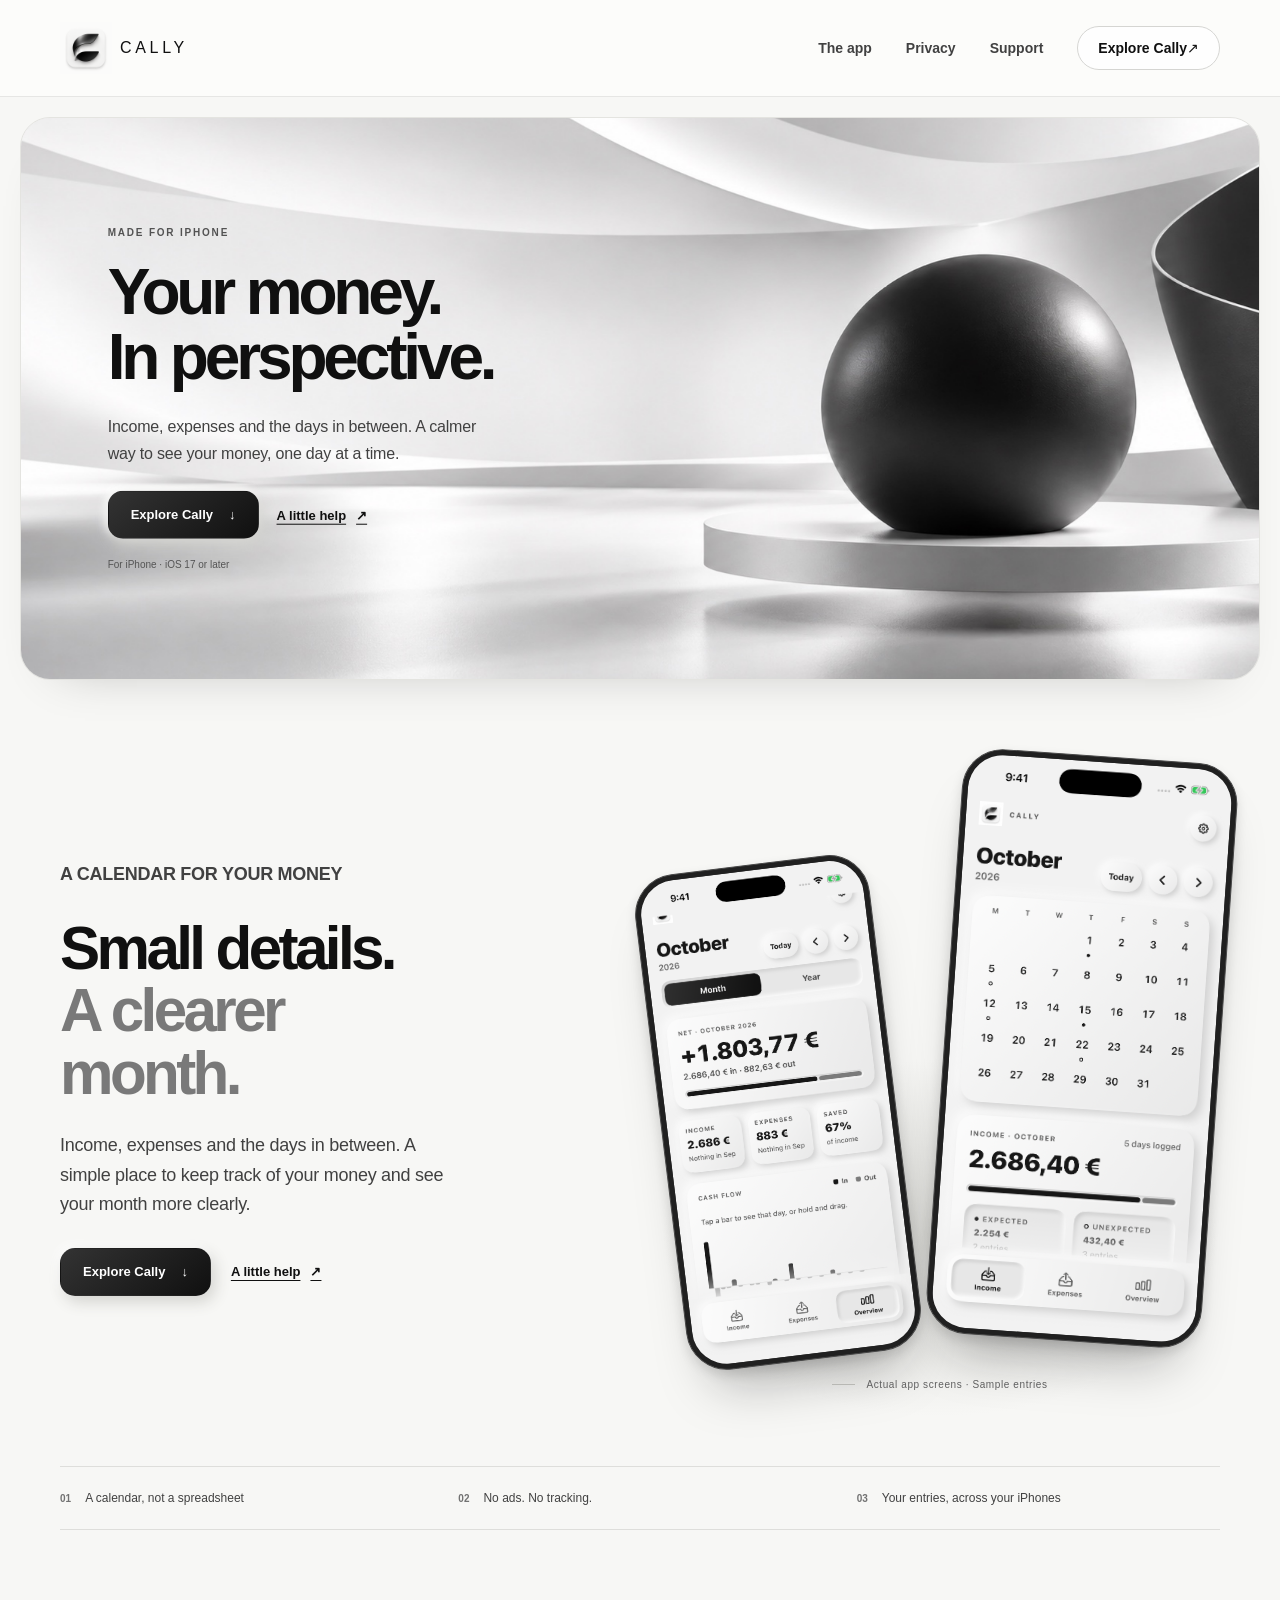
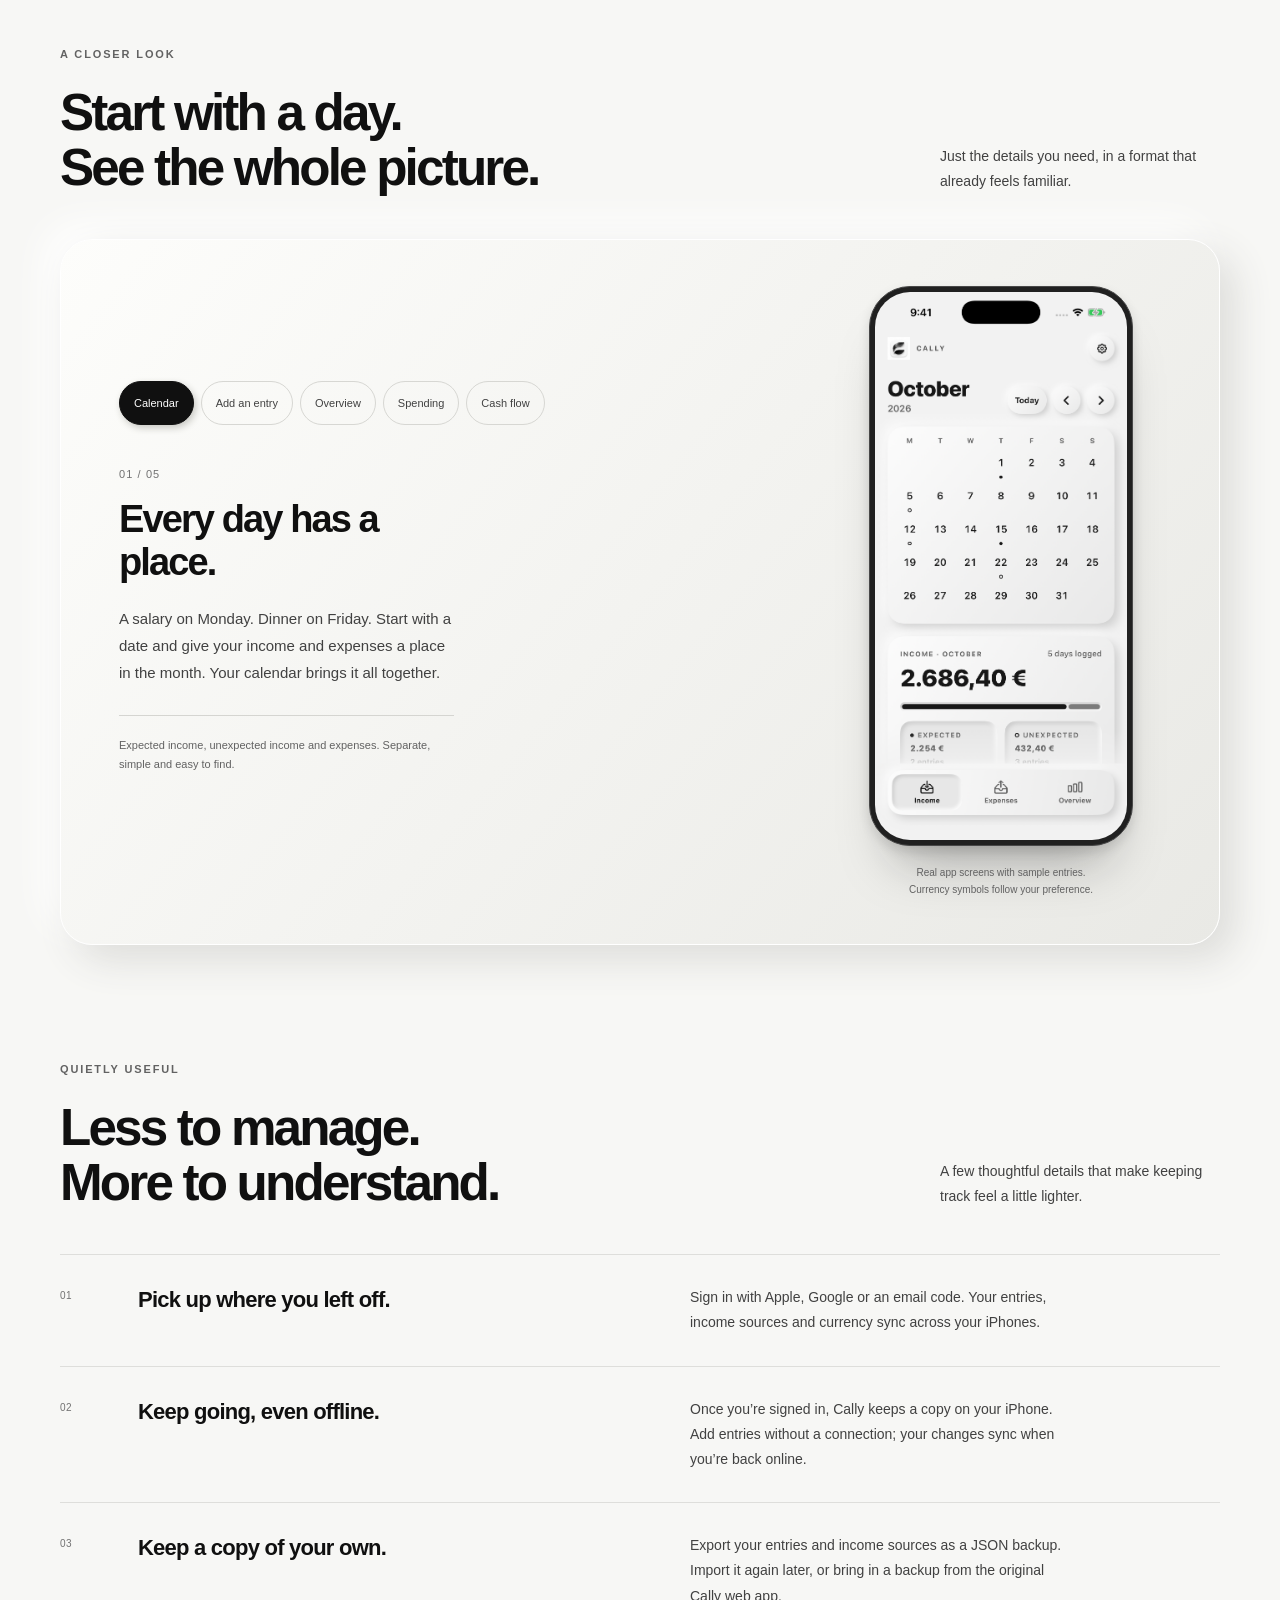
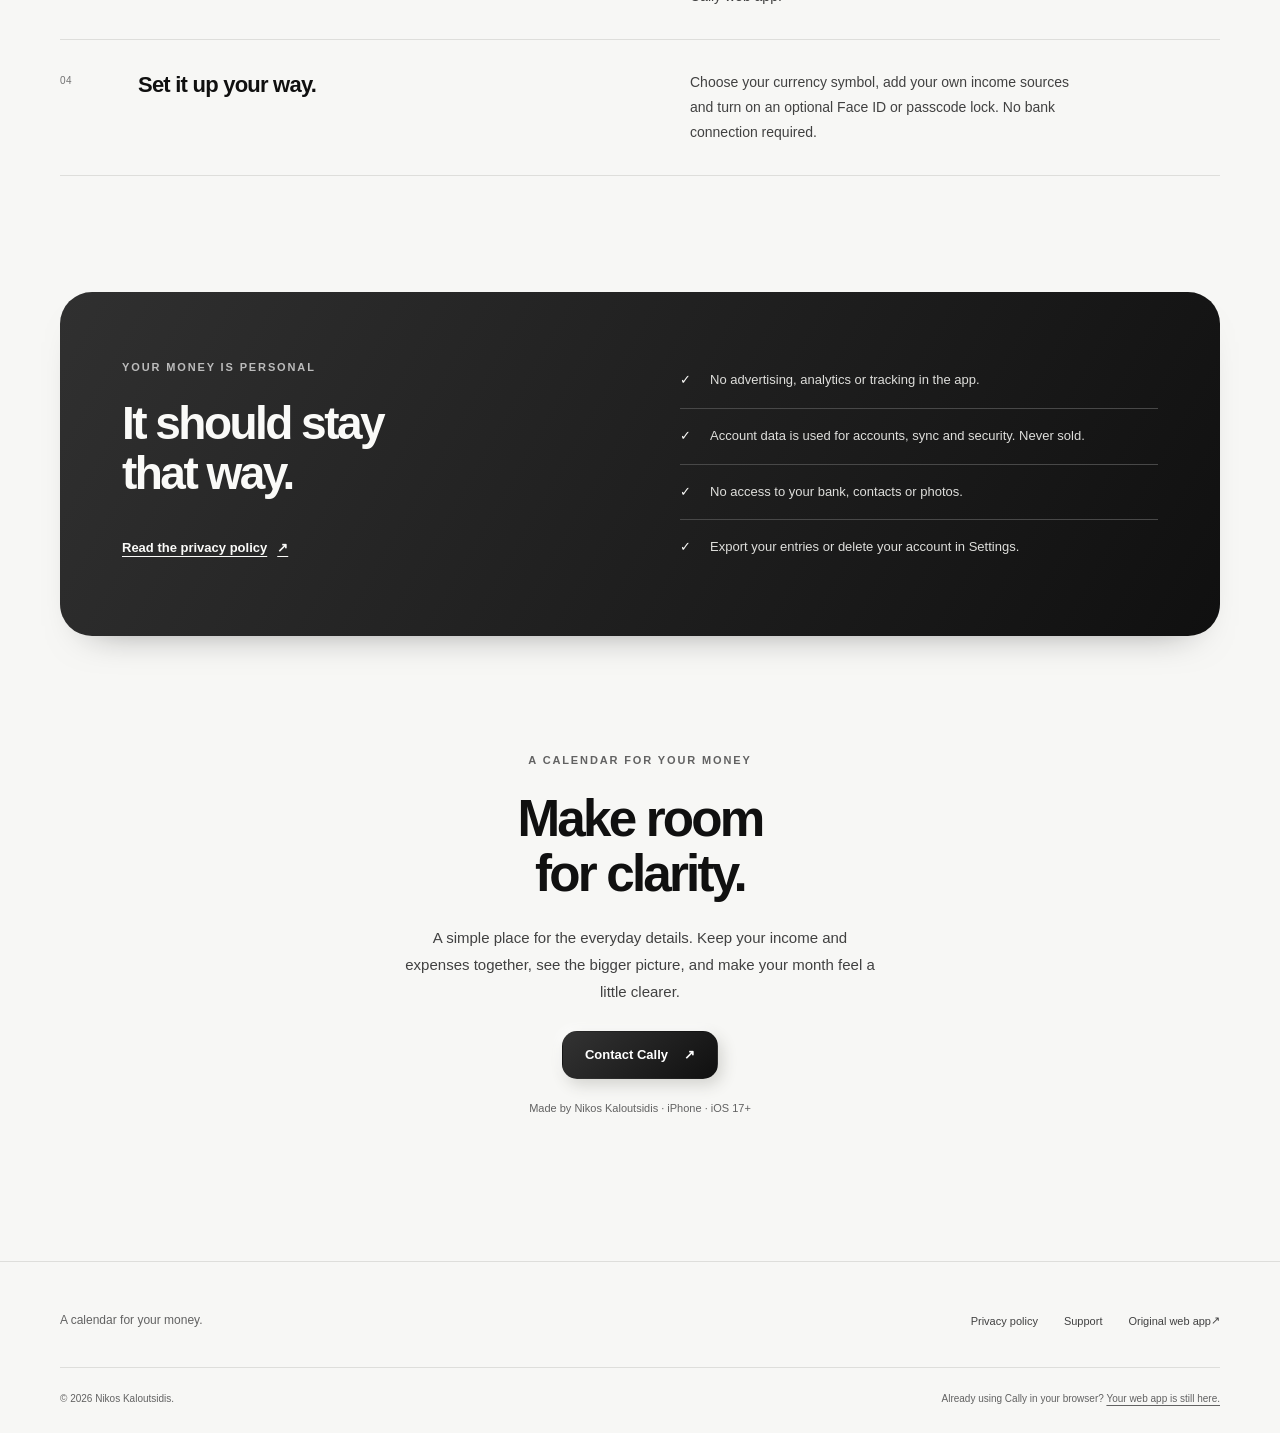
==== commit 8a5dc0f0: "Apply official Cally branding across website and browser app" ====
--- a/index.html
+++ b/index.html
@@ -3,33 +3,55 @@
 <head>
   <meta charset="utf-8">
   <meta name="viewport" content="width=device-width, initial-scale=1">
-  <meta name="theme-color" content="#edeef1">
-  <meta name="description" content="A calendar for your money. Cally brings income, expenses and a clearer view of your month together on iPhone. Currently in TestFlight.">
+  <meta name="theme-color" content="#f7f7f5">
+  <meta name="description" content="A calendar for your money. Cally brings income, expenses and a clearer view of your month together on iPhone.">
   <meta property="og:title" content="Cally — a calendar for your money">
-  <meta property="og:description" content="A little less guessing. A clearer view of your everyday money. Made for iPhone, currently in TestFlight.">
+  <meta property="og:description" content="A little less guessing. A clearer view of your everyday money. Made for iPhone.">
   <meta property="og:type" content="website">
+  <meta property="og:url" content="https://cally.website/">
+  <meta property="og:image" content="https://cally.website/assets/cally-banner.png">
+  <meta property="og:image:width" content="1916">
+  <meta property="og:image:height" content="821">
+  <meta property="og:image:alt" content="The official Cally banner: graphite sculptures in a silver-white studio.">
+  <meta name="twitter:card" content="summary_large_image">
   <title>Cally — A calendar for your money</title>
-  <link rel="icon" href="assets/app-icon.png">
-  <link rel="apple-touch-icon" href="assets/app-icon.png">
+  <link rel="icon" type="image/png" href="assets/favicon.png">
+  <link rel="apple-touch-icon" href="assets/apple-touch-icon.png">
   <link rel="stylesheet" href="assets/styles.css">
+  <link rel="stylesheet" href="assets/brand.css">
   <script src="assets/site.js" defer></script>
+  <link rel="manifest" href="site.webmanifest">
+  <script src="assets/brand-motion.js" defer></script>
 </head>
-<body>
+<body class="brand-refresh">
   <a class="skip-link" href="#main">Skip to content</a>
   <header class="site-header">
     <div class="container nav">
-      <a class="brand" href="index.html" aria-label="Cally home"><img src="assets/app-icon.png" width="37" height="37" alt="">Cally</a>
-      <nav class="nav-links" aria-label="Main navigation"><a href="#tour">The app</a><a href="privacy.html">Privacy</a><a href="support.html">Support</a><a class="nav-contact" href="#availability">Coming to iPhone <span aria-hidden="true">↗</span></a></nav>
+      <a class="brand" href="index.html" aria-label="Cally home"><img src="assets/cally-icon.png" width="37" height="37" alt=""><span>CALLY</span></a>
+      <nav class="nav-links" aria-label="Main navigation"><a href="#tour">The app</a><a href="privacy.html">Privacy</a><a href="support.html">Support</a><a class="nav-contact" href="#availability">Explore Cally <span aria-hidden="true">↗</span></a></nav>
     </div>
   </header>
   <main id="main">
-    <section class="container hero" aria-labelledby="hero-title">
+    <section class="brand-experience" aria-label="Cally in perspective">
+      <div class="brand-scene" data-brand-scene>
+        <img class="scene-environment" src="assets/brand-stage.jpg" width="1942" height="809" alt="" fetchpriority="high" aria-hidden="true">
+        <div class="scene-copy">
+          <p class="eyebrow">Made for iPhone</p>
+          <h1>Your money.<br>In perspective.</h1>
+          <p>Income, expenses and the days in between. A calmer way to see your money, one day at a time.</p>
+          <div class="actions"><a class="button button-dark" href="#tour">Explore Cally <span aria-hidden="true">↓</span></a><a class="text-link" href="support.html">A little help <span aria-hidden="true">↗</span></a></div>
+          <p class="scene-footnote">For iPhone · iOS 17 or later</p>
+        </div>
+      </div>
+    </section>
+
+    <section class="container hero app-intro" aria-labelledby="hero-title">
       <div class="hero-copy">
-        <div class="availability-pill">Made for iPhone. Currently in TestFlight.</div>
-        <h1 id="hero-title">Your money.<br><span>Meet your<br>calendar.</span></h1>
+        <p class="eyebrow">A calendar for your money</p>
+        <h2 id="hero-title">Small details.<br><span>A clearer<br>month.</span></h2>
         <p>Income, expenses and the days in between. A simple place to keep track of your money and see your month more clearly.</p>
         <div class="actions"><a class="button button-dark" href="#tour">Explore Cally <span aria-hidden="true">↓</span></a><a class="text-link" href="support.html">A little help <span aria-hidden="true">↗</span></a></div>
-        <p class="hero-footnote">For iPhone, iOS 17 or later.<br>The App Store release is being prepared.</p>
+
       </div>
       <div class="hero-stage" aria-label="Real screens from the Cally iPhone app">
         <div class="phone hero-phone-side"><img src="assets/screens/02-net-and-savings.png" width="1206" height="2622" alt="Cally’s monthly overview with net income and savings rate."></div>
@@ -68,12 +90,11 @@
       <ul class="privacy-list"><li><span class="tick" aria-hidden="true">✓</span>No advertising, analytics or tracking in the app.</li><li><span class="tick" aria-hidden="true">✓</span>Account data is used for accounts, sync and security. Never sold.</li><li><span class="tick" aria-hidden="true">✓</span>No access to your bank, contacts or photos.</li><li><span class="tick" aria-hidden="true">✓</span>Export your entries or delete your account in Settings.</li></ul>
     </section>
     <section class="container availability" id="availability" aria-labelledby="availability-heading">
-      <img class="app-icon" src="assets/app-icon.png" width="72" height="72" loading="lazy" alt="Cally app icon">
-      <p class="eyebrow">A calendar for your money</p><h2 id="availability-heading">A clearer month<br>is on its way.</h2>
-      <p>Cally is currently being tested in TestFlight and is not yet available on the App Store. Have a question about the app? I’d be happy to hear from you.</p>
-      <a class="button button-dark" href="mailto:support@cally.website">Say hello <span aria-hidden="true">↗</span></a><p class="small">Made by Nikos Kaloutsidis · iPhone · iOS 17+</p>
+      <p class="eyebrow">A calendar for your money</p><h2 id="availability-heading">Make room<br>for clarity.</h2>
+      <p>A simple place for the everyday details. Keep your income and expenses together, see the bigger picture, and make your month feel a little clearer.</p>
+      <a class="button button-dark" href="mailto:support@cally.website">Contact Cally <span aria-hidden="true">↗</span></a><p class="small">Made by Nikos Kaloutsidis · iPhone · iOS 17+</p>
     </section>
   </main>
-  <footer class="site-footer"><div class="container"><div class="footer-top"><a class="brand" href="index.html"><img src="assets/app-icon.png" width="31" height="31" alt="">Cally</a><nav class="footer-links" aria-label="Footer"><a href="privacy.html">Privacy policy</a><a href="support.html">Support</a><a href="https://kaloutsidis.github.io/Cally/web/">Original web app <span aria-hidden="true">↗</span></a></nav></div><div class="footer-bottom"><p>© 2026 Nikos Kaloutsidis.</p><p class="legacy-note">Already using Cally in your browser? <a href="https://kaloutsidis.github.io/Cally/web/">Your web app is still here.</a></p></div></div></footer>
+  <footer class="site-footer"><div class="container"><div class="footer-top"><p class="footer-caption">A calendar for your money.</p><nav class="footer-links" aria-label="Footer"><a href="privacy.html">Privacy policy</a><a href="support.html">Support</a><a href="https://kaloutsidis.github.io/Cally/web/">Original web app <span aria-hidden="true">↗</span></a></nav></div><div class="footer-bottom"><p>© 2026 Nikos Kaloutsidis.</p><p class="legacy-note">Already using Cally in your browser? <a href="https://kaloutsidis.github.io/Cally/web/">Your web app is still here.</a></p></div></div></footer>
 </body>
 </html>
--- a/assets/brand.css
+++ b/assets/brand.css
@@ -0,0 +1,68 @@
+/* Cally's supplied graphite-and-porcelain artwork is the source of this palette. */
+body.brand-refresh {
+  --canvas:#f7f7f5;--paper:#fdfdfc;--white:#fff;--ink:#101010;
+  --body:#414141;--muted:#626262;--line:#dededb;--soft:#e9e9e6;
+  --shadow:15px 15px 38px #ddddda,-15px -15px 38px #fff;
+  background:var(--canvas);color:var(--ink);
+}
+.brand-refresh .site-header{background:rgba(253,253,252,.8);border-color:rgba(16,16,16,.09)}
+.brand-refresh .brand{font-size:16px;font-weight:450;letter-spacing:.23em;text-transform:uppercase;gap:8px}
+.brand-refresh .brand img{width:52px;height:52px;object-fit:contain;border-radius:0;box-shadow:none;mix-blend-mode:multiply}
+.brand-refresh .footer-top .brand{font-size:14px;letter-spacing:.22em}
+.brand-refresh .footer-top .brand img{width:46px;height:46px;border-radius:0;box-shadow:none}
+.brand-refresh .nav-links .nav-contact{border-color:#d5d5d2;background:rgba(255,255,255,.6)}
+.brand-refresh button:focus-visible,.brand-refresh a:focus-visible{outline-color:#565656}
+.brand-refresh .availability-pill{background:rgba(255,255,255,.65);border-color:#d8d8d5}
+.brand-refresh .availability-pill::before{background:#505050;box-shadow:0 0 0 4px #e6e6e2}
+.brand-refresh .hero h1 span{color:#797979}
+.brand-refresh .button-dark{background:linear-gradient(140deg,#333,#101010);box-shadow:4px 6px 15px #d3d3cf,-3px -3px 10px #fff}
+.brand-refresh .button-light{background:var(--paper);box-shadow:4px 5px 14px #d8d8d4,-4px -4px 14px #fff}
+.brand-refresh .hero-stage::before{background:radial-gradient(ellipse,#d9d9d5 0,rgba(217,217,213,0) 70%)}
+.brand-refresh .phone{background:#202020;border-color:#484848;box-shadow:0 38px 54px -26px rgba(16,16,16,.35),0 5px 12px rgba(16,16,16,.12)}
+.brand-refresh .stage-label::before{background:#b8b8b4}
+.brand-refresh .principle span,.brand-refresh .feature-number,.brand-refresh .tour-detail .chapter{color:#727272}
+.brand-refresh .tour-surface{background:linear-gradient(130deg,#fdfdfb,#e9e9e5);border-color:#fff}
+.brand-refresh .tour-tab{border-color:#d7d7d3}
+.brand-refresh .tour-tab[aria-selected=true]{border-color:var(--ink);box-shadow:2px 3px 7px #c8c8c3}
+.brand-refresh .tour-detail .detail-note{border-color:#d5d5d1}
+.brand-refresh .privacy-band{background:linear-gradient(120deg,#303030,#101010);color:#fafaf8;box-shadow:0 20px 40px -30px #777}
+.brand-refresh .privacy-band .eyebrow,.brand-refresh .legal-main .summary h2,.brand-refresh .legal-main .contact h2{color:#bcbcbc}
+.brand-refresh .privacy-band .text-link,.brand-refresh .privacy-list .tick{color:#fafaf8}
+.brand-refresh .privacy-list li{border-color:#484848;color:#dededb}
+.brand-refresh .legal-main .summary,.brand-refresh .legal-main .contact{background:linear-gradient(135deg,#333,#101010);color:#fafaf8;box-shadow:0 12px 25px -20px #333}
+.brand-refresh .legal-main .contact p{color:#dededb}
+.brand-refresh .legal-main .contact .button{background:#fafaf8;color:#101010;box-shadow:none}
+.brand-refresh .legal-main .sheet{background:rgba(255,255,255,.68)}
+.brand-refresh .legal-main section a{text-decoration-color:#898989}
+.brand-refresh .legacy-banner{background:#fdfdfb}
+.brand-refresh .code-card{background:linear-gradient(140deg,#fff,#edede9);border-color:#fff}
+.brand-refresh .code-number{background:#e9e9e5;box-shadow:inset 4px 4px 9px #d5d5d0,inset -4px -4px 9px #fff}
+.brand-refresh .code-card .open-app{border-color:#c9c9c4;color:var(--ink);box-shadow:none;background:transparent}
+.brand-refresh .code-help{border-color:#d5d5d1}
+.brand-refresh .code-brand{gap:8px;margin-bottom:30px}
+
+/* The studio moves only in direct response to scrolling. */
+.brand-experience{width:min(1640px,calc(100% - 40px));margin:20px auto 0;position:relative}
+.brand-scene{position:relative;isolation:isolate;overflow:clip;min-height:500px;height:clamp(500px,44vw,620px);border-radius:30px;background:#eee;border:1px solid #e4e4e0;box-shadow:0 24px 50px -40px rgba(0,0,0,.3)}
+.scene-environment{position:absolute;inset:-3%;width:106%;height:106%;max-width:none;object-fit:cover;object-position:50% 55%;transform:translate3d(0,var(--scroll-shift,0px),0) scale(1.025);pointer-events:none}
+.scene-copy{position:absolute;z-index:2;left:7%;top:50%;width:42%;max-width:560px;transform:translateY(-50%);color:var(--ink)}
+.scene-copy .eyebrow{margin-bottom:20px;font-size:10px;letter-spacing:.18em;color:#535353}
+.scene-copy h1{font-size:clamp(48px,5vw,72px);font-weight:650;line-height:1.025;letter-spacing:-.065em;margin:0 0 22px}
+.scene-copy>p:not(.eyebrow):not(.scene-footnote){font-size:16px;line-height:1.7;color:#414141;max-width:370px;margin:0 0 24px;letter-spacing:-.012em}
+.scene-copy .actions{gap:18px}
+.scene-copy .scene-footnote{font-size:10px!important;line-height:1.6!important;color:#555!important;margin:18px 0 0!important;max-width:350px!important}
+.brand-refresh .hero{padding-top:82px}
+.brand-refresh .hero h2{font-size:clamp(40px,4.7vw,64px);font-weight:650;line-height:1.035;letter-spacing:-.06em;margin:0 0 26px}
+.brand-refresh .hero h2 span{color:#797979}
+.brand-refresh .hero-phone-main,.brand-refresh .hero-phone-side{translate:0 var(--scroll-shift,0px)}
+.brand-refresh .button,.brand-refresh .tour-tab{transition:none}
+.brand-refresh .button:hover{transform:none}
+@media(min-width:1700px){.scene-copy{max-width:610px}.scene-copy h1{font-size:78px}.scene-copy>p:not(.eyebrow):not(.scene-footnote){font-size:18px;max-width:400px}}
+@media(max-width:1050px){.brand-experience{width:calc(100% - 28px);margin-top:14px}.brand-scene{height:540px}.scene-copy{left:6%;width:45%}.scene-copy h1{font-size:54px}.scene-copy>p:not(.eyebrow):not(.scene-footnote){font-size:15px;max-width:330px}.scene-copy .actions{gap:13px}.scene-copy .button{padding-inline:17px}}
+@media(max-width:800px){.brand-scene{height:530px;min-height:0;border-radius:24px}.scene-environment{object-position:59% 50%;opacity:.85}.brand-scene::after{content:"";position:absolute;z-index:1;inset:0;pointer-events:none;background:linear-gradient(90deg,rgba(247,247,245,.88),rgba(247,247,245,.55) 48%,transparent 75%)}.scene-copy{left:6%;width:49%}.scene-copy h1{font-size:48px}.scene-copy>p:not(.eyebrow):not(.scene-footnote){font-size:14px}.scene-copy .actions{gap:8px}.scene-copy .button,.scene-copy .text-link{font-size:11px}.brand-refresh .hero{padding-top:65px}.brand-refresh .hero h2{font-size:50px}}
+@media(max-width:580px){.brand-refresh .nav{gap:9px}.brand-refresh .brand{font-size:12px;letter-spacing:.18em;gap:2px}.brand-refresh .brand img{width:43px;height:43px}.brand-refresh .nav-links{gap:15px}.brand-refresh .footer-top .brand{font-size:12px;letter-spacing:.19em}.brand-refresh .footer-top .brand img{width:43px;height:43px}.brand-experience{width:calc(100% - 20px);margin-top:10px}.brand-scene{height:610px;border-radius:21px}.scene-environment{object-position:70% 50%;opacity:.84}.brand-scene::after{background:linear-gradient(180deg,rgba(247,247,245,.97) 0,rgba(247,247,245,.94) 39%,rgba(247,247,245,.62) 62%,rgba(247,247,245,.04) 88%)}.scene-copy{left:22px;top:28px;width:calc(100% - 44px);max-width:none;transform:none}.scene-copy .eyebrow{font-size:9px;letter-spacing:.15em;margin-bottom:16px}.scene-copy h1{font-size:clamp(40px,11.5vw,50px);line-height:1.04;letter-spacing:-.06em;margin-bottom:20px}.scene-copy>p:not(.eyebrow):not(.scene-footnote){font-size:14px;line-height:1.7;max-width:330px;margin-bottom:21px}.scene-copy .actions{justify-content:flex-start;gap:16px}.scene-copy .button{font-size:12px;padding-inline:18px}.scene-copy .text-link{font-size:12px}.scene-copy .scene-footnote{max-width:300px!important;font-size:9px!important;margin:15px 0 0!important}.brand-refresh .hero{padding-top:55px}.brand-refresh .hero h2{font-size:44px;line-height:1.04}.brand-refresh .code-brand{font-size:16px;letter-spacing:.2em;gap:5px}.brand-refresh .code-brand img{width:54px;height:54px}}
+@media(max-width:360px){.brand-refresh .brand{font-size:11px;letter-spacing:.15em}.brand-refresh .brand img{width:39px;height:39px}.brand-refresh .nav-links{gap:11px}.scene-copy{left:18px;width:calc(100% - 36px)}.scene-copy h1{font-size:40px}.scene-copy>p:not(.eyebrow):not(.scene-footnote){font-size:13px}.scene-copy .actions{gap:14px}.scene-copy .button{padding-inline:16px;font-size:11px}.scene-copy .text-link{font-size:11px}.brand-refresh .hero h2{font-size:40px}}
+@media(prefers-reduced-motion:reduce){.brand-refresh *, .brand-refresh *::before,.brand-refresh *::after{animation:none!important;transition:none!important;scroll-behavior:auto!important}.scene-environment{transform:none!important}.brand-refresh .hero-phone-main,.brand-refresh .hero-phone-side{translate:none!important}}
+@media print{.brand-experience{display:none}.brand-refresh .legal-main .summary,.brand-refresh .legal-main .contact{background:#fff;color:#101010}.brand-refresh .legal-main .contact p{color:#414141}}
+
+.brand-refresh .footer-caption{margin:0;font-size:12px;line-height:1.6;color:var(--muted)}
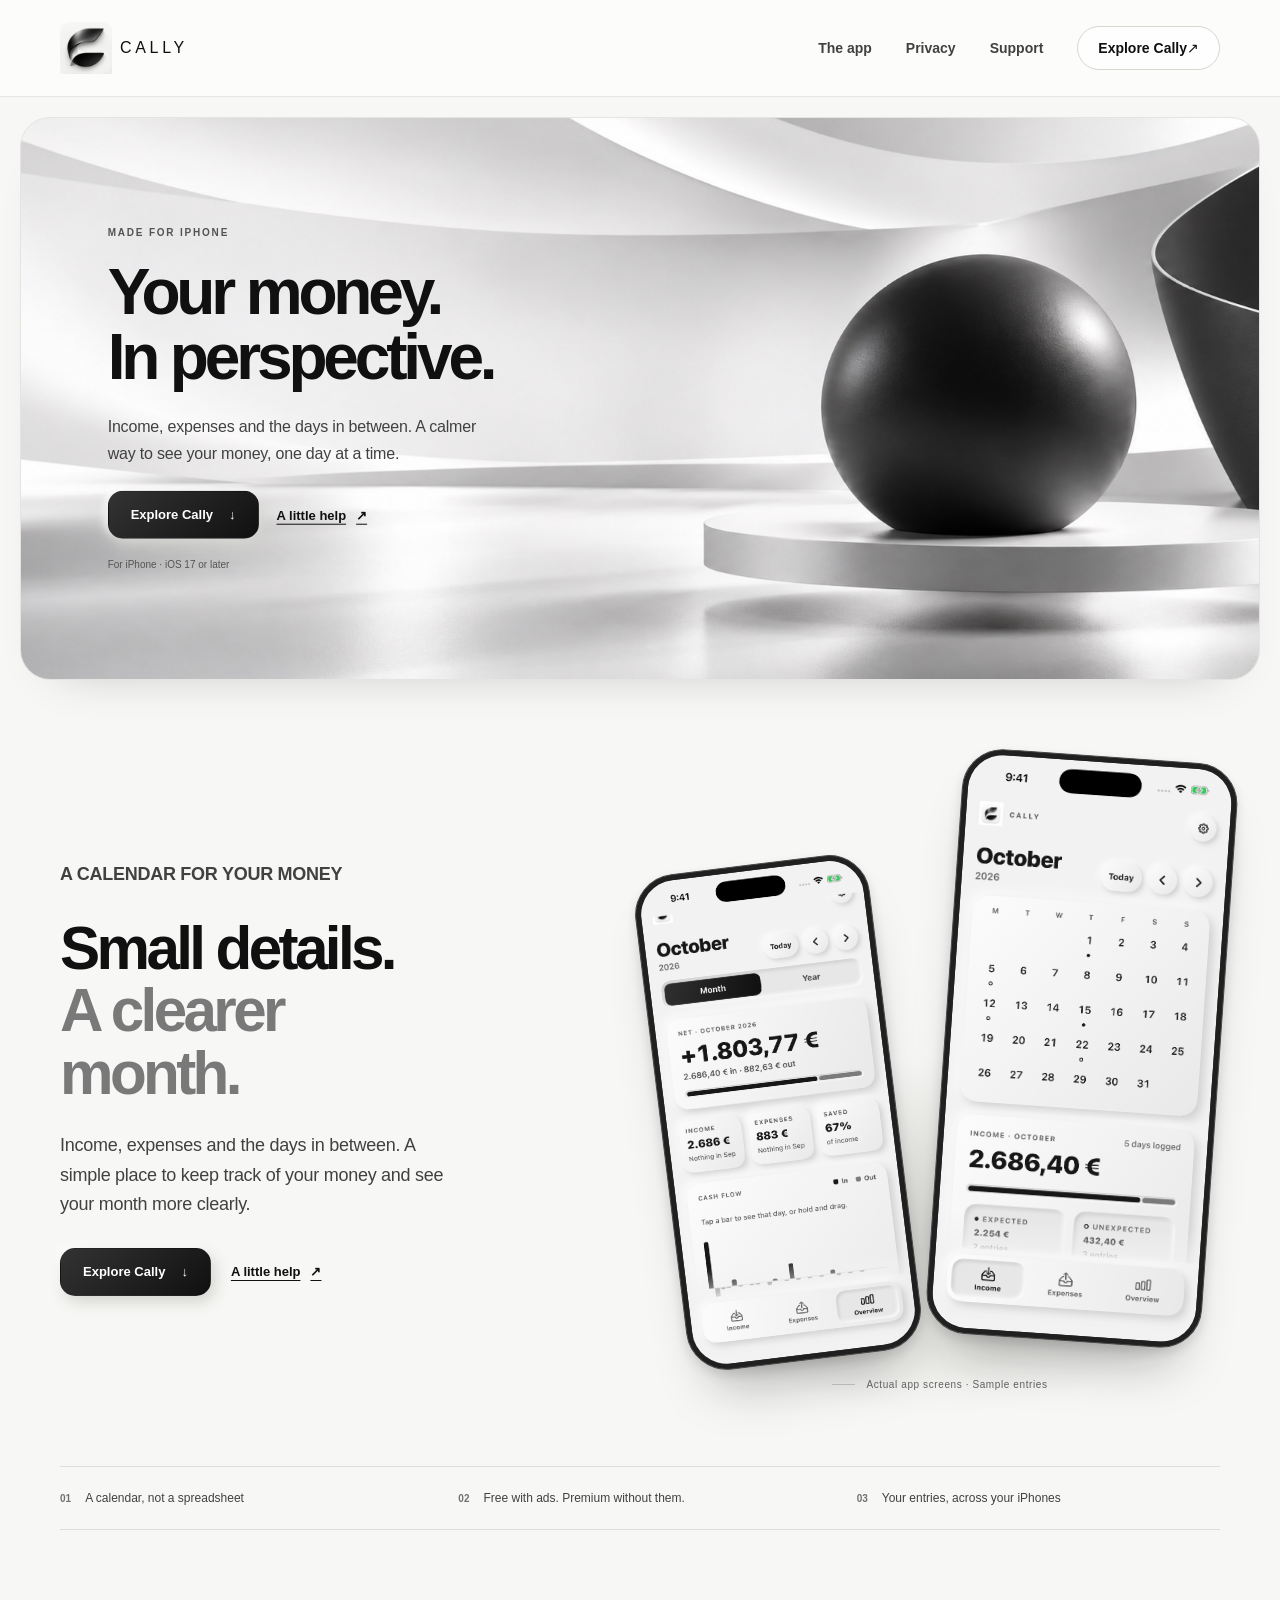
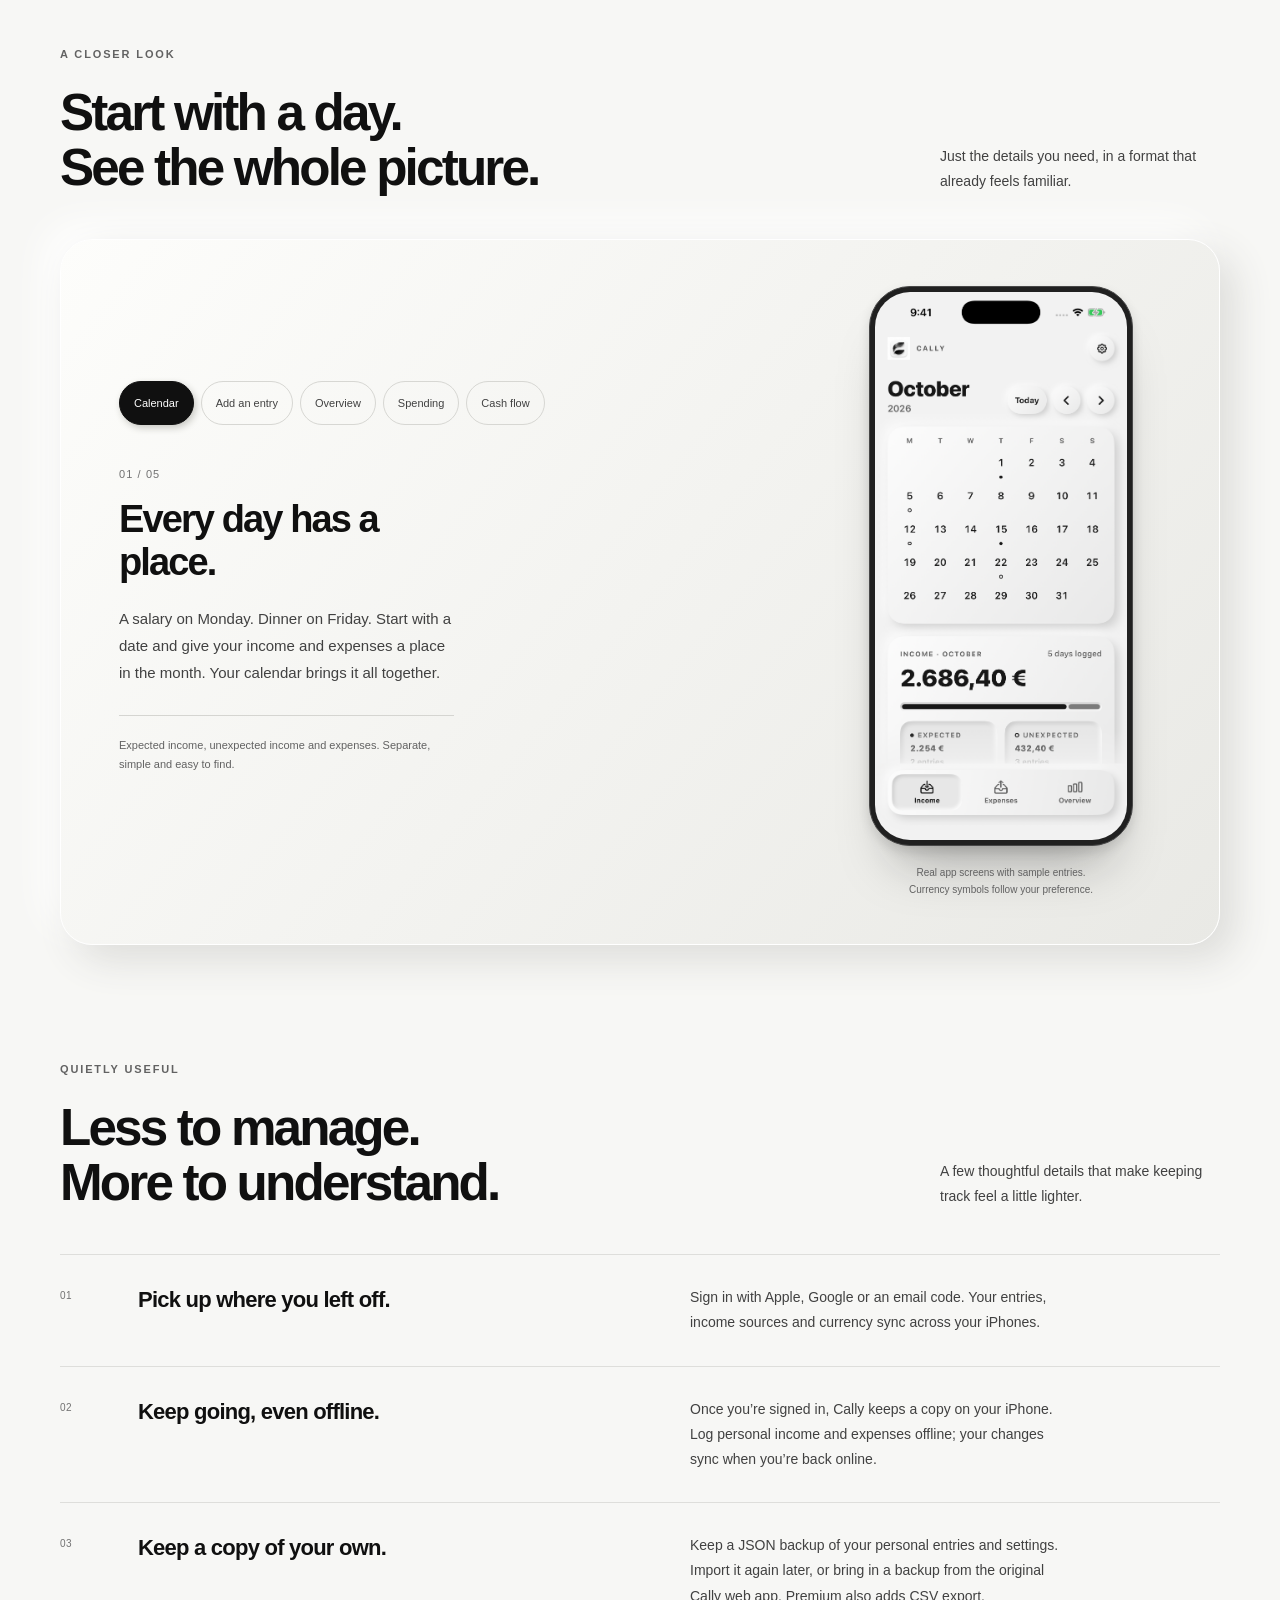
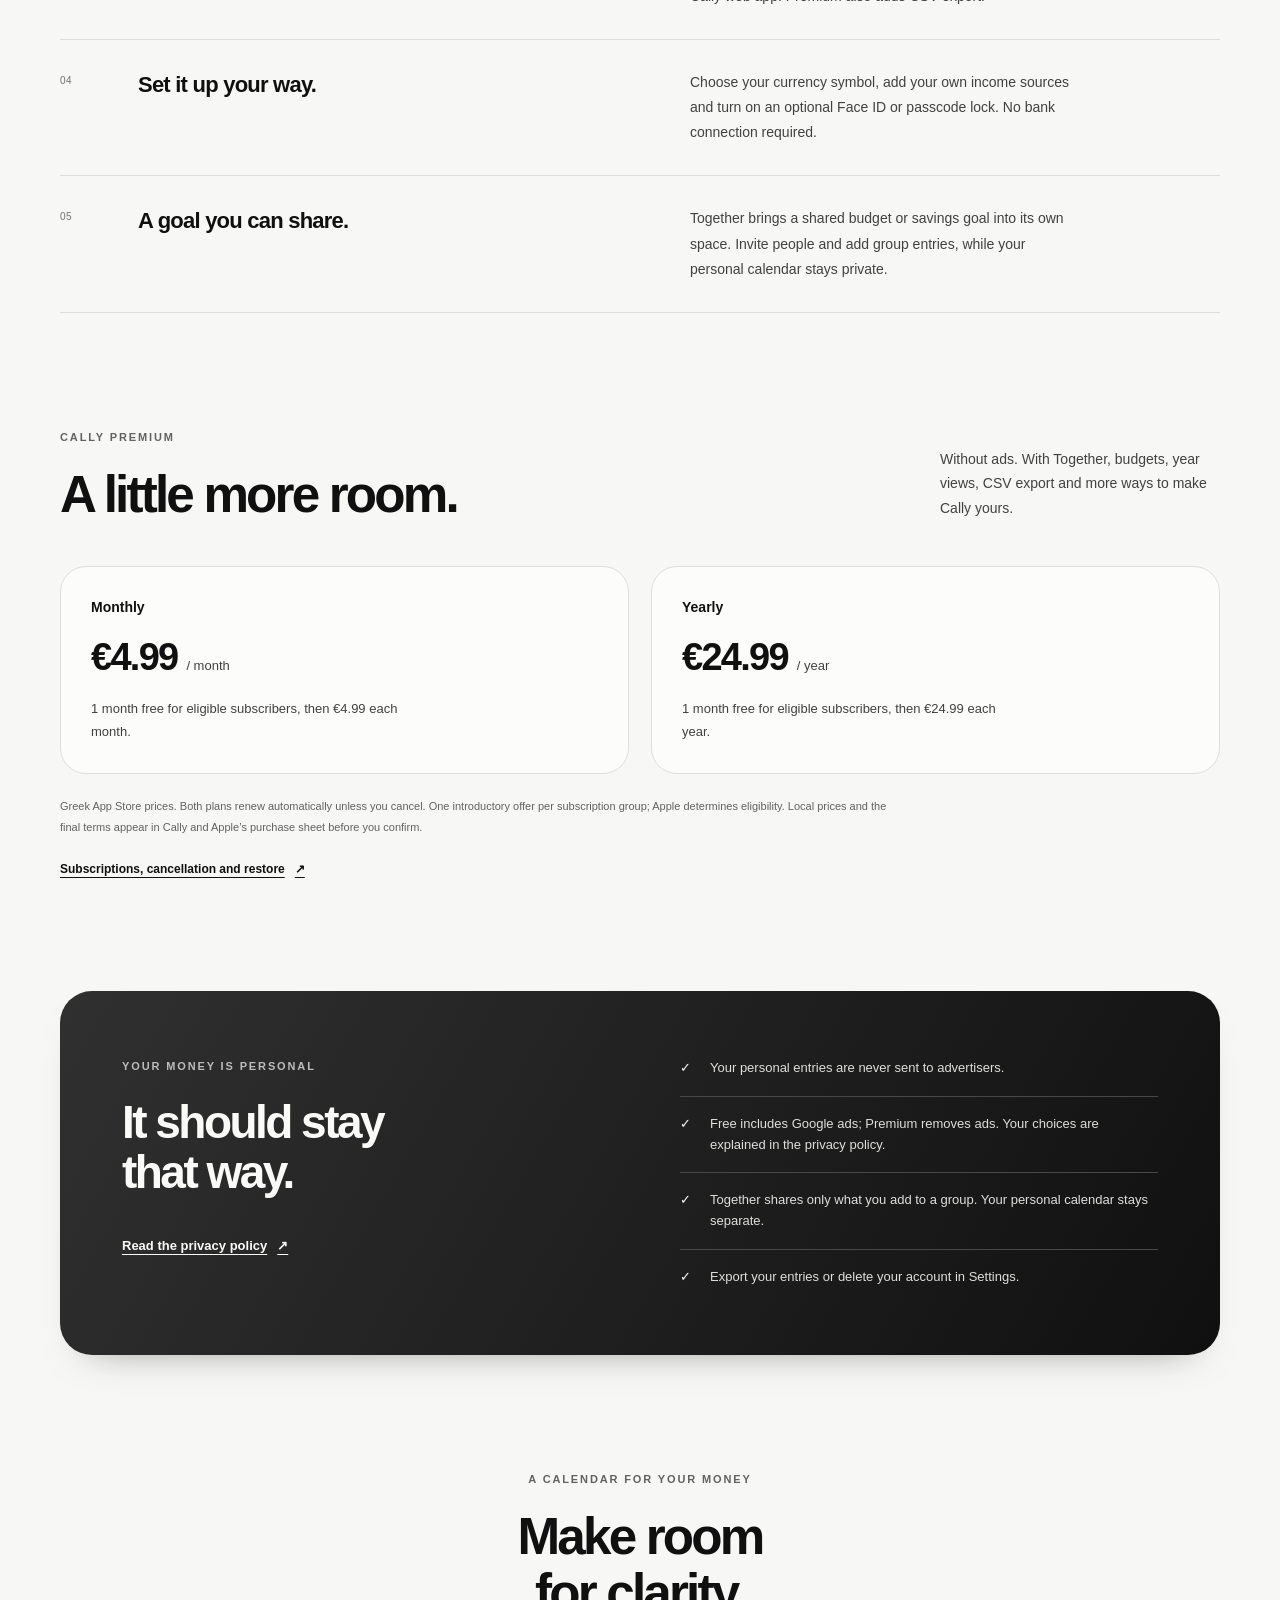
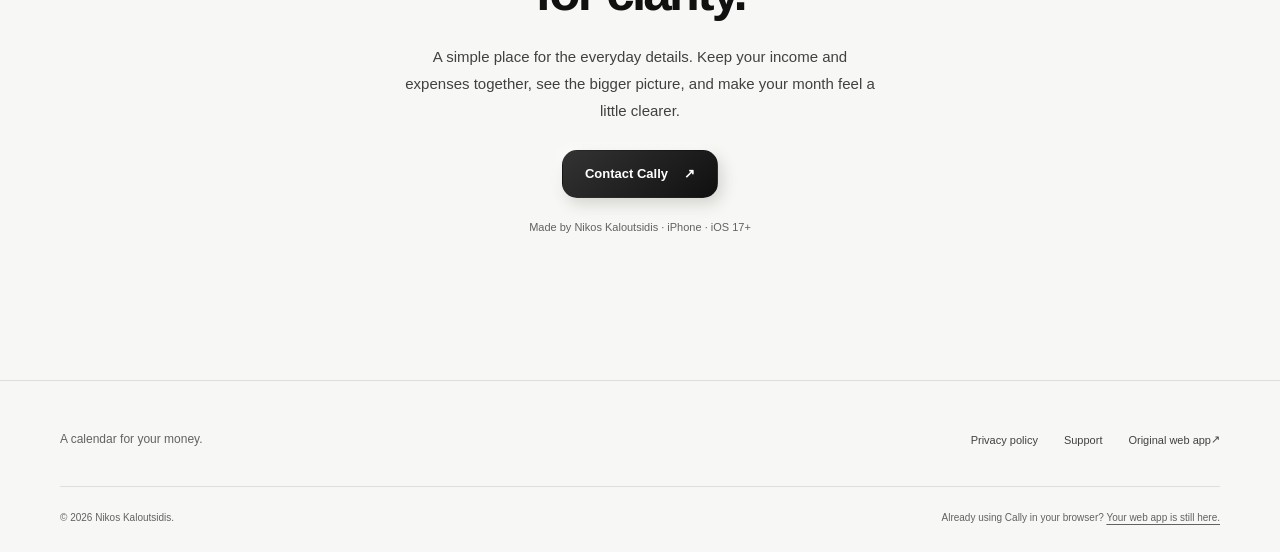
==== commit c4228721: "Update Premium pages and cropped Cally brand assets" ====
--- a/index.html
+++ b/index.html
@@ -4,7 +4,7 @@
   <meta charset="utf-8">
   <meta name="viewport" content="width=device-width, initial-scale=1">
   <meta name="theme-color" content="#f7f7f5">
-  <meta name="description" content="A calendar for your money. Cally brings income, expenses and a clearer view of your month together on iPhone.">
+  <meta name="description" content="A calendar for your money. Track personal income and expenses, share a goal with Together, and explore Cally Premium on iPhone.">
   <meta property="og:title" content="Cally — a calendar for your money">
   <meta property="og:description" content="A little less guessing. A clearer view of your everyday money. Made for iPhone.">
   <meta property="og:type" content="website">
@@ -15,8 +15,8 @@
   <meta property="og:image:alt" content="The official Cally banner: graphite sculptures in a silver-white studio.">
   <meta name="twitter:card" content="summary_large_image">
   <title>Cally — A calendar for your money</title>
-  <link rel="icon" type="image/png" href="assets/favicon.png">
-  <link rel="apple-touch-icon" href="assets/apple-touch-icon.png">
+  <link rel="icon" type="image/png" href="assets/favicon-tile.png">
+  <link rel="apple-touch-icon" href="assets/cally-touch-icon.png">
   <link rel="stylesheet" href="assets/styles.css">
   <link rel="stylesheet" href="assets/brand.css">
   <script src="assets/site.js" defer></script>
@@ -27,7 +27,7 @@
   <a class="skip-link" href="#main">Skip to content</a>
   <header class="site-header">
     <div class="container nav">
-      <a class="brand" href="index.html" aria-label="Cally home"><img src="assets/cally-icon.png" width="37" height="37" alt=""><span>CALLY</span></a>
+      <a class="brand" href="index.html" aria-label="Cally home"><img src="assets/cally-logo.png" width="37" height="37" alt=""><span>CALLY</span></a>
       <nav class="nav-links" aria-label="Main navigation"><a href="#tour">The app</a><a href="privacy.html">Privacy</a><a href="support.html">Support</a><a class="nav-contact" href="#availability">Explore Cally <span aria-hidden="true">↗</span></a></nav>
     </div>
   </header>
@@ -59,7 +59,7 @@
         <p class="stage-label">Actual app screens · Sample entries</p>
       </div>
     </section>
-    <div class="container principles" aria-label="Cally at a glance"><div class="principle"><span>01</span> A calendar, not a spreadsheet</div><div class="principle"><span>02</span> No ads. No tracking.</div><div class="principle"><span>03</span> Your entries, across your iPhones</div></div>
+    <div class="container principles" aria-label="Cally at a glance"><div class="principle"><span>01</span> A calendar, not a spreadsheet</div><div class="principle"><span>02</span> Free with ads. Premium without them.</div><div class="principle"><span>03</span> Your entries, across your iPhones</div></div>
     <section class="container tour" id="tour" aria-labelledby="tour-heading">
       <div class="section-heading"><div><p class="eyebrow">A closer look</p><h2 id="tour-heading">Start with a day.<br>See the whole picture.</h2></div><p>Just the details you need, in a format that already feels familiar.</p></div>
       <div class="tour-surface">
@@ -80,14 +80,24 @@
       <div class="section-heading"><div><p class="eyebrow">Quietly useful</p><h2 id="possibilities-heading">Less to manage.<br>More to understand.</h2></div><p>A few thoughtful details that make keeping track feel a little lighter.</p></div>
       <div class="feature-rows">
         <article class="feature-row"><span class="feature-number">01</span><h3>Pick up where you left off.</h3><p>Sign in with Apple, Google or an email code. Your entries, income sources and currency sync across your iPhones.</p></article>
-        <article class="feature-row"><span class="feature-number">02</span><h3>Keep going, even offline.</h3><p>Once you’re signed in, Cally keeps a copy on your iPhone. Add entries without a connection; your changes sync when you’re back online.</p></article>
-        <article class="feature-row"><span class="feature-number">03</span><h3>Keep a copy of your own.</h3><p>Export your entries and income sources as a JSON backup. Import it again later, or bring in a backup from the original Cally web app.</p></article>
+        <article class="feature-row"><span class="feature-number">02</span><h3>Keep going, even offline.</h3><p>Once you’re signed in, Cally keeps a copy on your iPhone. Log personal income and expenses offline; your changes sync when you’re back online.</p></article>
+        <article class="feature-row"><span class="feature-number">03</span><h3>Keep a copy of your own.</h3><p>Keep a JSON backup of your personal entries and settings. Import it again later, or bring in a backup from the original Cally web app. Premium also adds CSV export.</p></article>
         <article class="feature-row"><span class="feature-number">04</span><h3>Set it up your way.</h3><p>Choose your currency symbol, add your own income sources and turn on an optional Face ID or passcode lock. No bank connection required.</p></article>
+        <article class="feature-row"><span class="feature-number">05</span><h3>A goal you can share.</h3><p>Together brings a shared budget or savings goal into its own space. Invite people and add group entries, while your personal calendar stays private.</p></article>
       </div>
+    </section>
+    <section class="container premium-section" id="premium" aria-labelledby="premium-heading">
+      <div class="section-heading"><div><p class="eyebrow">Cally Premium</p><h2 id="premium-heading">A little more room.</h2></div><p>Without ads. With Together, budgets, year views, CSV export and more ways to make Cally yours.</p></div>
+      <div class="premium-plans" aria-label="Cally Premium plans in Greece">
+        <article class="premium-plan"><h3>Monthly</h3><p class="plan-price">€4.99 <span>/ month</span></p><p>1 month free for eligible subscribers, then €4.99 each month.</p></article>
+        <article class="premium-plan"><h3>Yearly</h3><p class="plan-price">€24.99 <span>/ year</span></p><p>1 month free for eligible subscribers, then €24.99 each year.</p></article>
+      </div>
+      <p class="premium-terms">Greek App Store prices. Both plans renew automatically unless you cancel. One introductory offer per subscription group; Apple determines eligibility. Local prices and the final terms appear in Cally and Apple’s purchase sheet before you confirm.</p>
+      <a class="text-link" href="support.html#subscriptions">Subscriptions, cancellation and restore <span aria-hidden="true">↗</span></a>
     </section>
     <section class="container privacy-band" aria-labelledby="privacy-heading">
       <div><p class="eyebrow">Your money is personal</p><h2 id="privacy-heading">It should stay<br>that way.</h2><a class="text-link" href="privacy.html">Read the privacy policy <span aria-hidden="true">↗</span></a></div>
-      <ul class="privacy-list"><li><span class="tick" aria-hidden="true">✓</span>No advertising, analytics or tracking in the app.</li><li><span class="tick" aria-hidden="true">✓</span>Account data is used for accounts, sync and security. Never sold.</li><li><span class="tick" aria-hidden="true">✓</span>No access to your bank, contacts or photos.</li><li><span class="tick" aria-hidden="true">✓</span>Export your entries or delete your account in Settings.</li></ul>
+      <ul class="privacy-list"><li><span class="tick" aria-hidden="true">✓</span>Your personal entries are never sent to advertisers.</li><li><span class="tick" aria-hidden="true">✓</span>Free includes Google ads; Premium removes ads. Your choices are explained in the privacy policy.</li><li><span class="tick" aria-hidden="true">✓</span>Together shares only what you add to a group. Your personal calendar stays separate.</li><li><span class="tick" aria-hidden="true">✓</span>Export your entries or delete your account in Settings.</li></ul>
     </section>
     <section class="container availability" id="availability" aria-labelledby="availability-heading">
       <p class="eyebrow">A calendar for your money</p><h2 id="availability-heading">Make room<br>for clarity.</h2>
--- a/assets/brand.css
+++ b/assets/brand.css
@@ -66,3 +66,6 @@
 @media print{.brand-experience{display:none}.brand-refresh .legal-main .summary,.brand-refresh .legal-main .contact{background:#fff;color:#101010}.brand-refresh .legal-main .contact p{color:#414141}}
 
 .brand-refresh .footer-caption{margin:0;font-size:12px;line-height:1.6;color:var(--muted)}
+
+/* Premium plans use the same neutral surfaces and show the full renewal price. */
+.premium-section{padding-bottom:100px}.premium-plans{display:grid;grid-template-columns:1fr 1fr;gap:22px}.premium-plan{padding:30px;border:1px solid var(--line);border-radius:26px;background:rgba(255,255,255,.65)}.premium-plan h3{font-size:14px;line-height:1.5;font-weight:650;margin:0 0 18px}.premium-plan .plan-price{font-size:38px;line-height:1.15;letter-spacing:-.045em;color:var(--ink);margin:0 0 18px;font-weight:600}.premium-plan .plan-price span{font-size:13px;letter-spacing:0;font-weight:450;color:var(--body)}.premium-plan>p:not(.plan-price){font-size:13px;line-height:1.75;color:var(--body);margin:0;max-width:330px}.premium-terms{font-size:11px;line-height:1.85;color:var(--muted);max-width:840px;margin:22px 0 10px}.premium-section>.text-link{font-size:12px}@media(max-width:800px){.premium-section{padding-bottom:80px}.premium-plan{padding:25px}}@media(max-width:580px){.premium-section{padding-bottom:70px}.premium-plans{grid-template-columns:1fr;gap:14px}.premium-plan{padding:25px;border-radius:23px}.premium-plan h3{margin-bottom:14px}.premium-plan .plan-price{font-size:34px;margin-bottom:14px}.premium-terms{font-size:10px;line-height:1.8}}
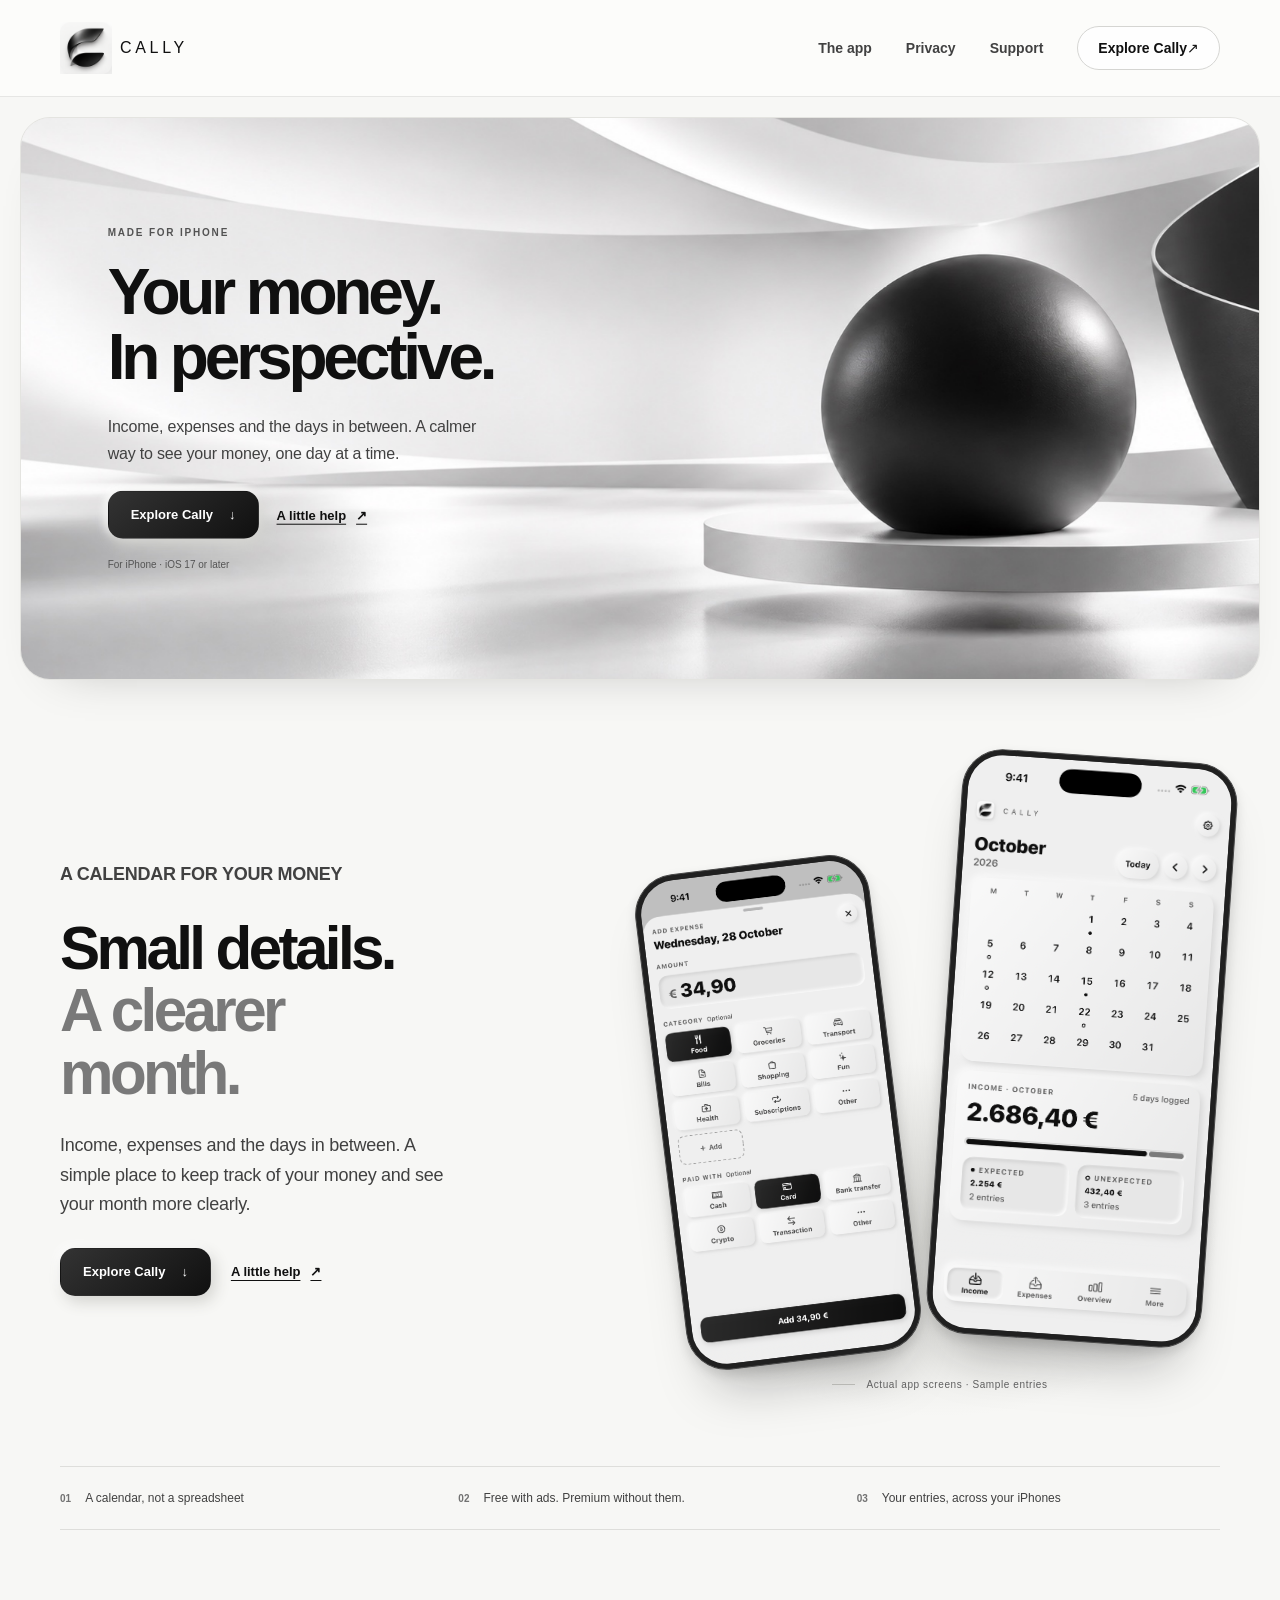
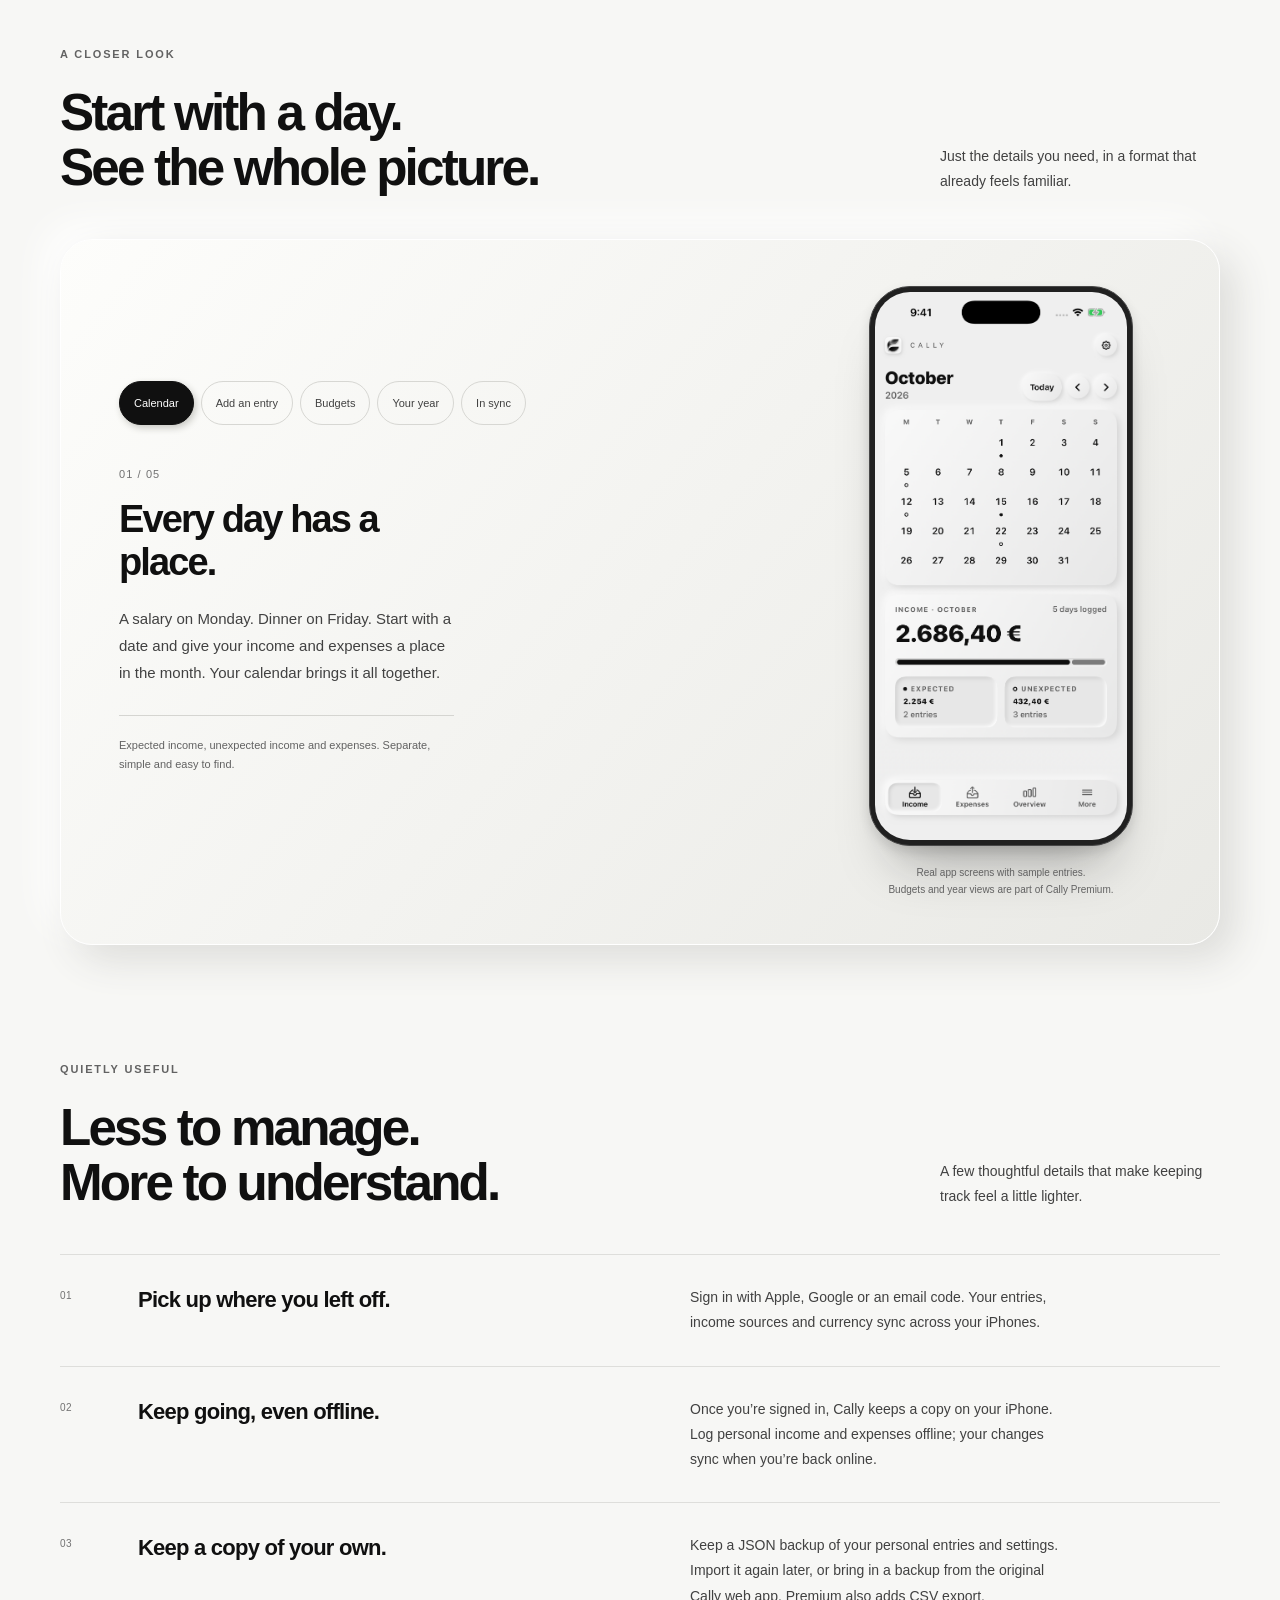
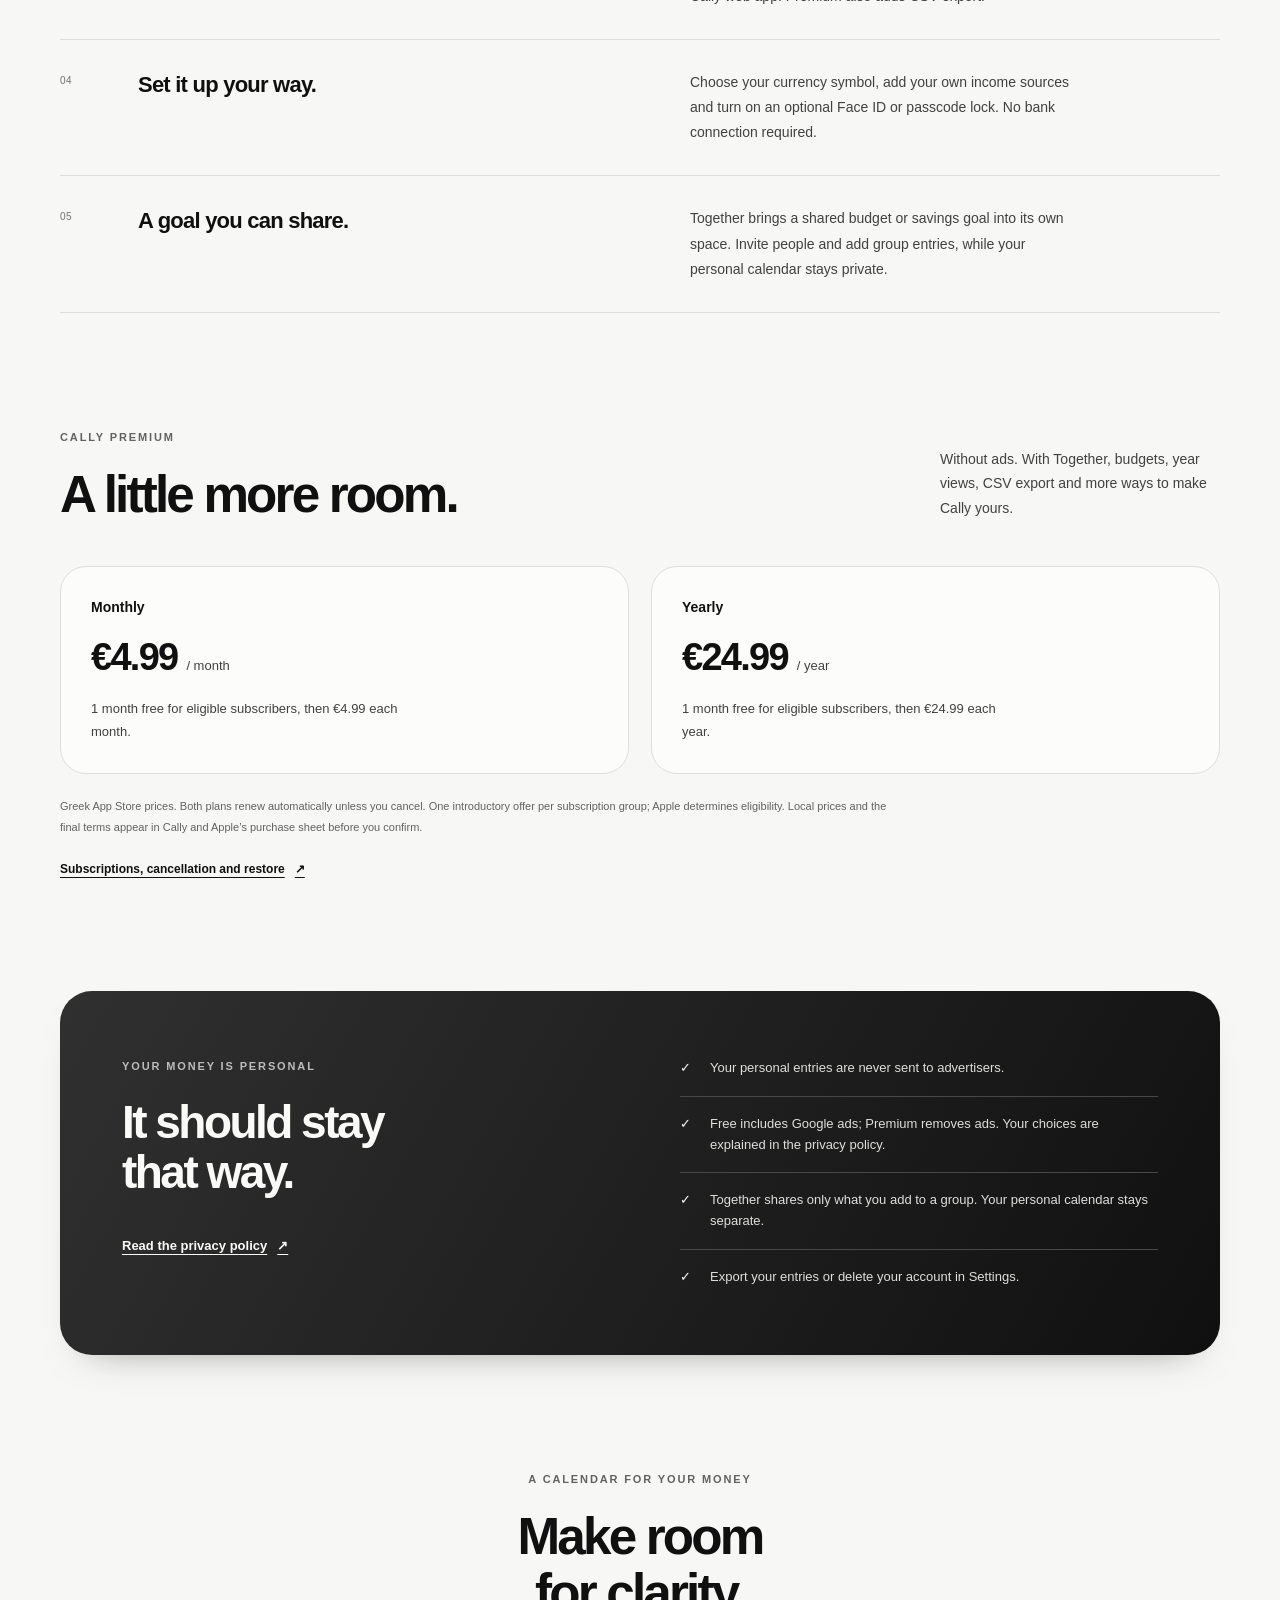
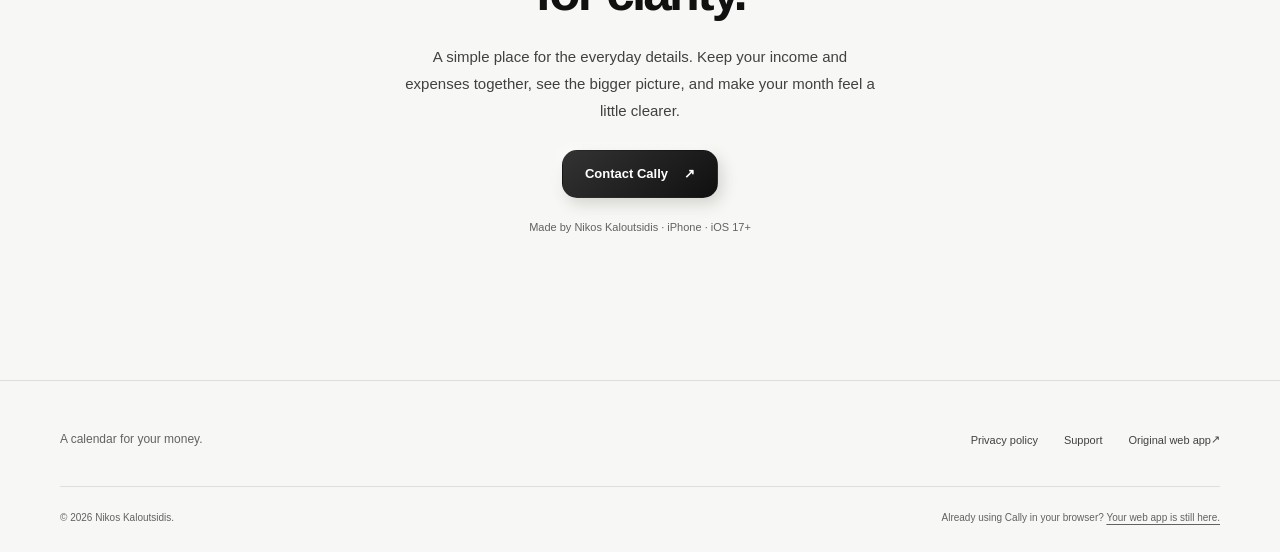
==== commit 2a1dcd65: "Refresh Cally website gallery with current app screens Mirror published Sites version 6 while preser" ====
--- a/index.html
+++ b/index.html
@@ -54,8 +54,8 @@
 
       </div>
       <div class="hero-stage" aria-label="Real screens from the Cally iPhone app">
-        <div class="phone hero-phone-side"><img src="assets/screens/02-net-and-savings.png" width="1206" height="2622" alt="Cally’s monthly overview with net income and savings rate."></div>
-        <div class="phone hero-phone-main"><img src="assets/screens/01-income-calendar.png" width="1206" height="2622" alt="Cally’s income calendar, with daily markers and a monthly summary."></div>
+        <div class="phone hero-phone-side"><img src="assets/screens/03-day-entry.webp" width="1206" height="2622" alt="Cally’s expense entry screen with an amount, categories and payment methods."></div>
+        <div class="phone hero-phone-main"><img src="assets/screens/01-income-calendar.webp" width="1206" height="2622" alt="Cally’s income calendar, with daily markers and a monthly summary."></div>
         <p class="stage-label">Actual app screens · Sample entries</p>
       </div>
     </section>
@@ -67,13 +67,13 @@
           <div class="tour-tabs" role="tablist" aria-label="Explore Cally screens">
             <button class="tour-tab" id="tab-calendar" type="button" role="tab" aria-selected="true" aria-controls="tour-panel" data-tour="calendar">Calendar</button>
             <button class="tour-tab" id="tab-entry" type="button" role="tab" aria-selected="false" aria-controls="tour-panel" tabindex="-1" data-tour="entry">Add an entry</button>
-            <button class="tour-tab" id="tab-overview" type="button" role="tab" aria-selected="false" aria-controls="tour-panel" tabindex="-1" data-tour="overview">Overview</button>
-            <button class="tour-tab" id="tab-spending" type="button" role="tab" aria-selected="false" aria-controls="tour-panel" tabindex="-1" data-tour="spending">Spending</button>
-            <button class="tour-tab" id="tab-flow" type="button" role="tab" aria-selected="false" aria-controls="tour-panel" tabindex="-1" data-tour="flow">Cash flow</button>
+            <button class="tour-tab" id="tab-budgets" type="button" role="tab" aria-selected="false" aria-controls="tour-panel" tabindex="-1" data-tour="budgets">Budgets</button>
+            <button class="tour-tab" id="tab-year" type="button" role="tab" aria-selected="false" aria-controls="tour-panel" tabindex="-1" data-tour="year">Your year</button>
+            <button class="tour-tab" id="tab-sync" type="button" role="tab" aria-selected="false" aria-controls="tour-panel" tabindex="-1" data-tour="sync">In sync</button>
           </div>
           <div class="tour-detail" id="tour-panel" role="tabpanel" aria-labelledby="tab-calendar" tabindex="0"><span class="chapter" id="tour-number">01 / 05</span><h3 id="tour-title">Every day has a place.</h3><p id="tour-description">A salary on Monday. Dinner on Friday. Start with a date and give your income and expenses a place in the month. Your calendar brings it all together.</p><p class="detail-note" id="tour-note">Expected income, unexpected income and expenses. Separate, simple and easy to find.</p></div>
         </div>
-        <div><div class="phone tour-device"><img id="tour-screen" src="assets/screens/01-income-calendar.png" width="1206" height="2622" loading="lazy" alt="Cally Income screen showing an October calendar and monthly income totals."></div><p class="tour-caption">Real app screens with sample entries.<br>Currency symbols follow your preference.</p></div>
+        <div><div class="phone tour-device"><img id="tour-screen" src="assets/screens/01-income-calendar.webp" width="1206" height="2622" loading="lazy" alt="Cally Income screen showing an October calendar and monthly income totals."></div><p class="tour-caption">Real app screens with sample entries.<br>Budgets and year views are part of Cally Premium.</p></div>
       </div>
     </section>
     <section class="container possibilities" aria-labelledby="possibilities-heading">
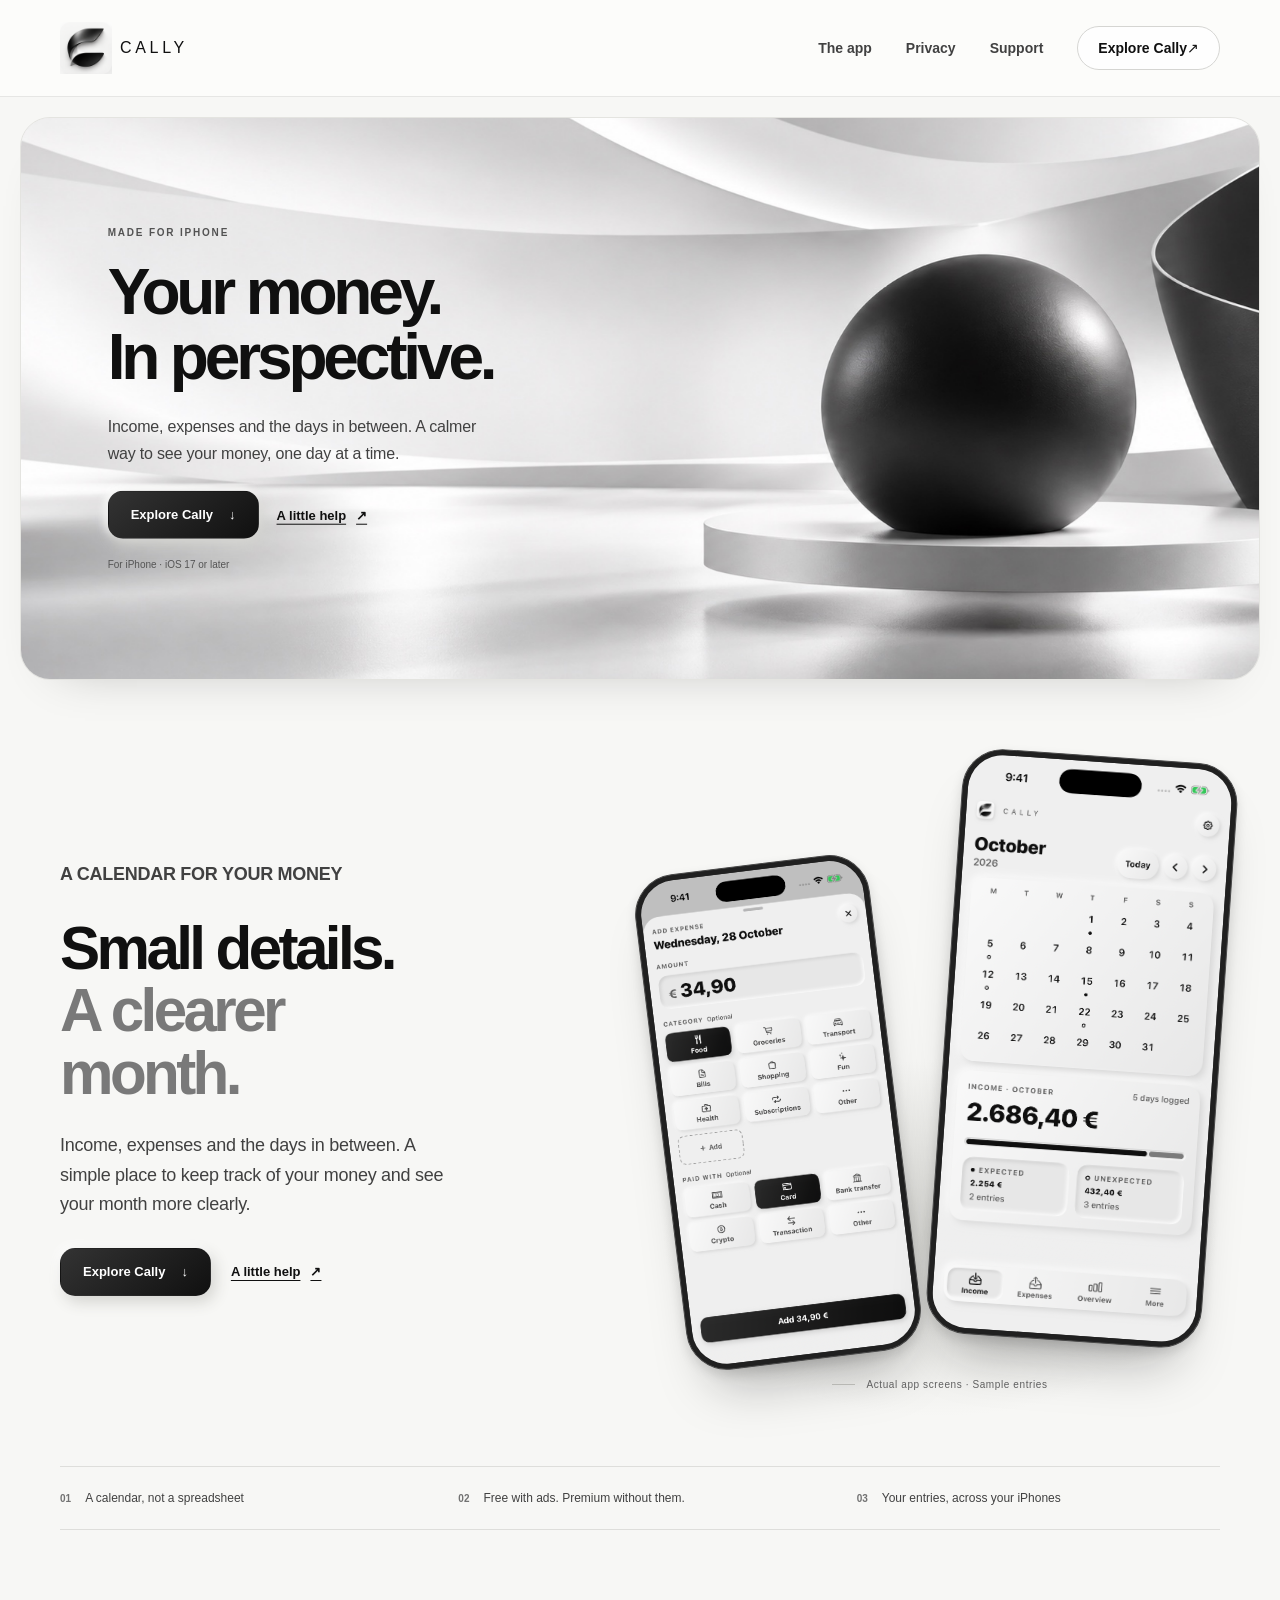
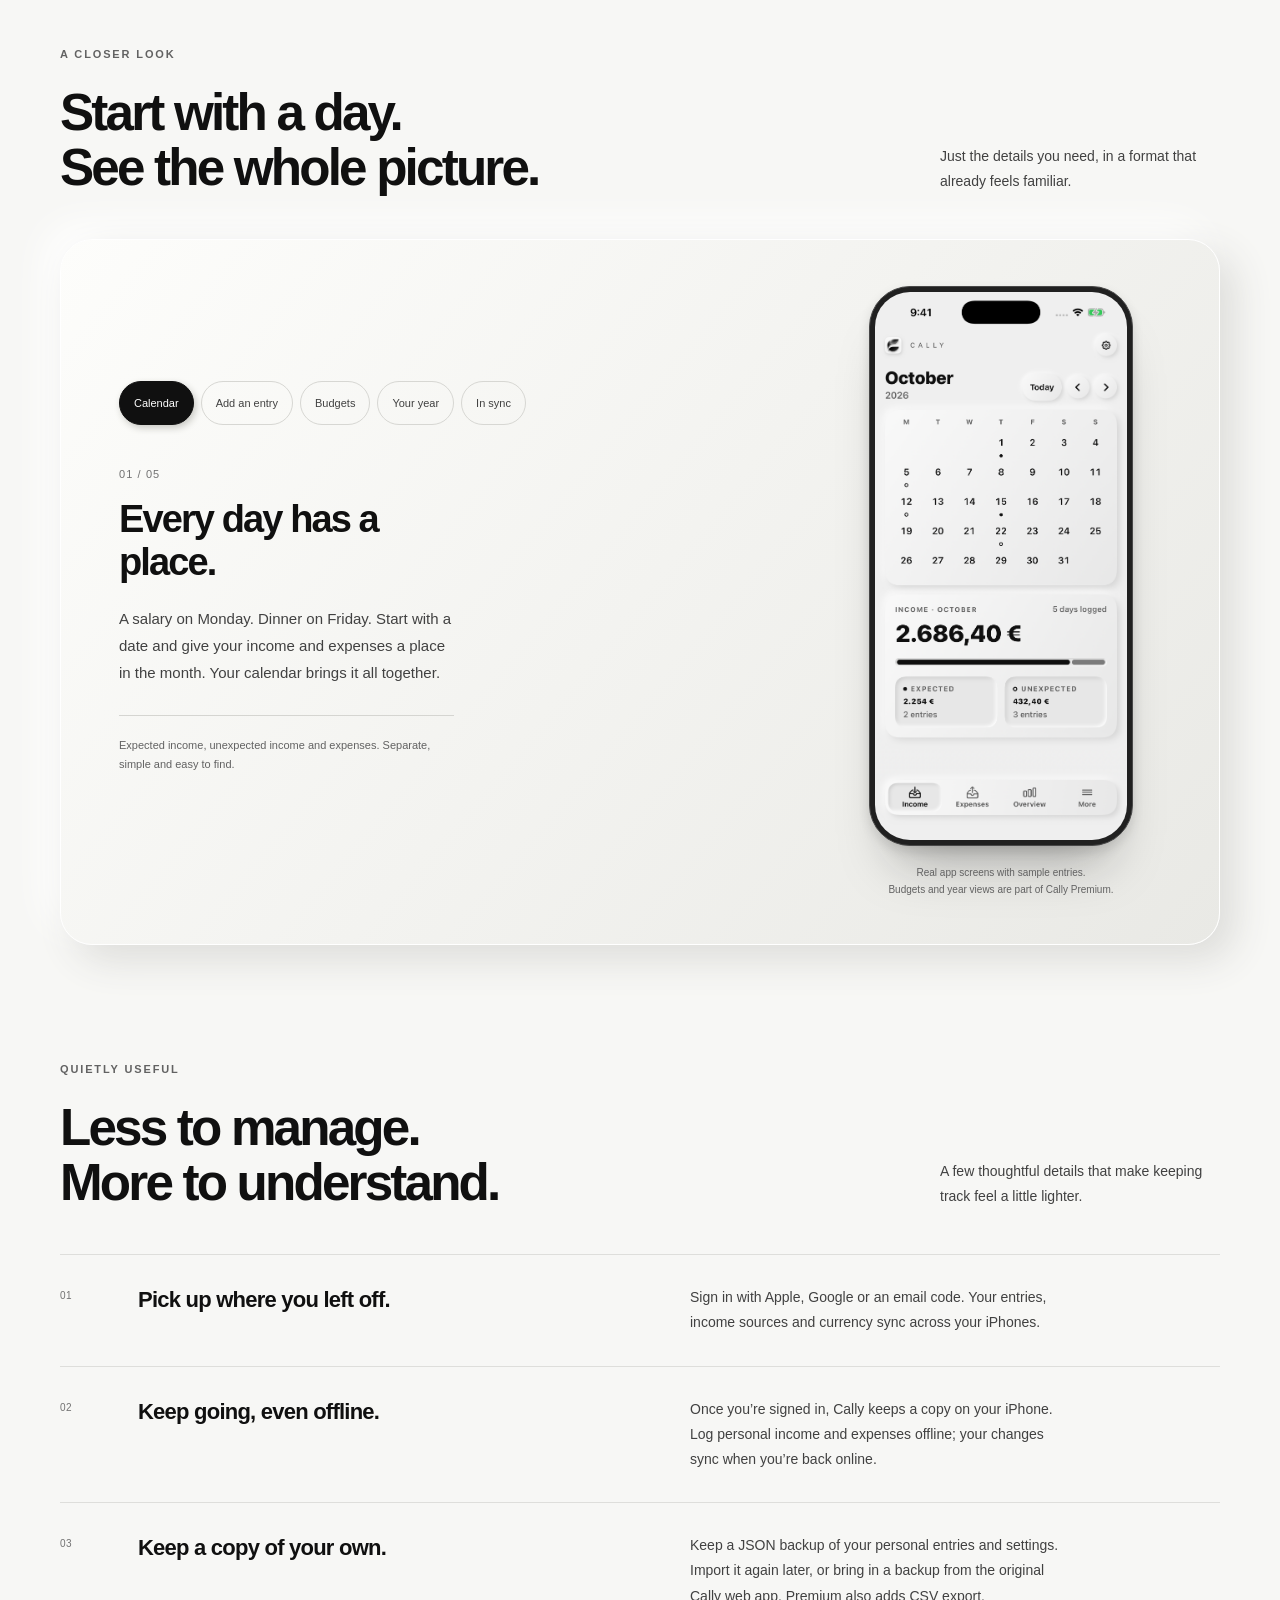
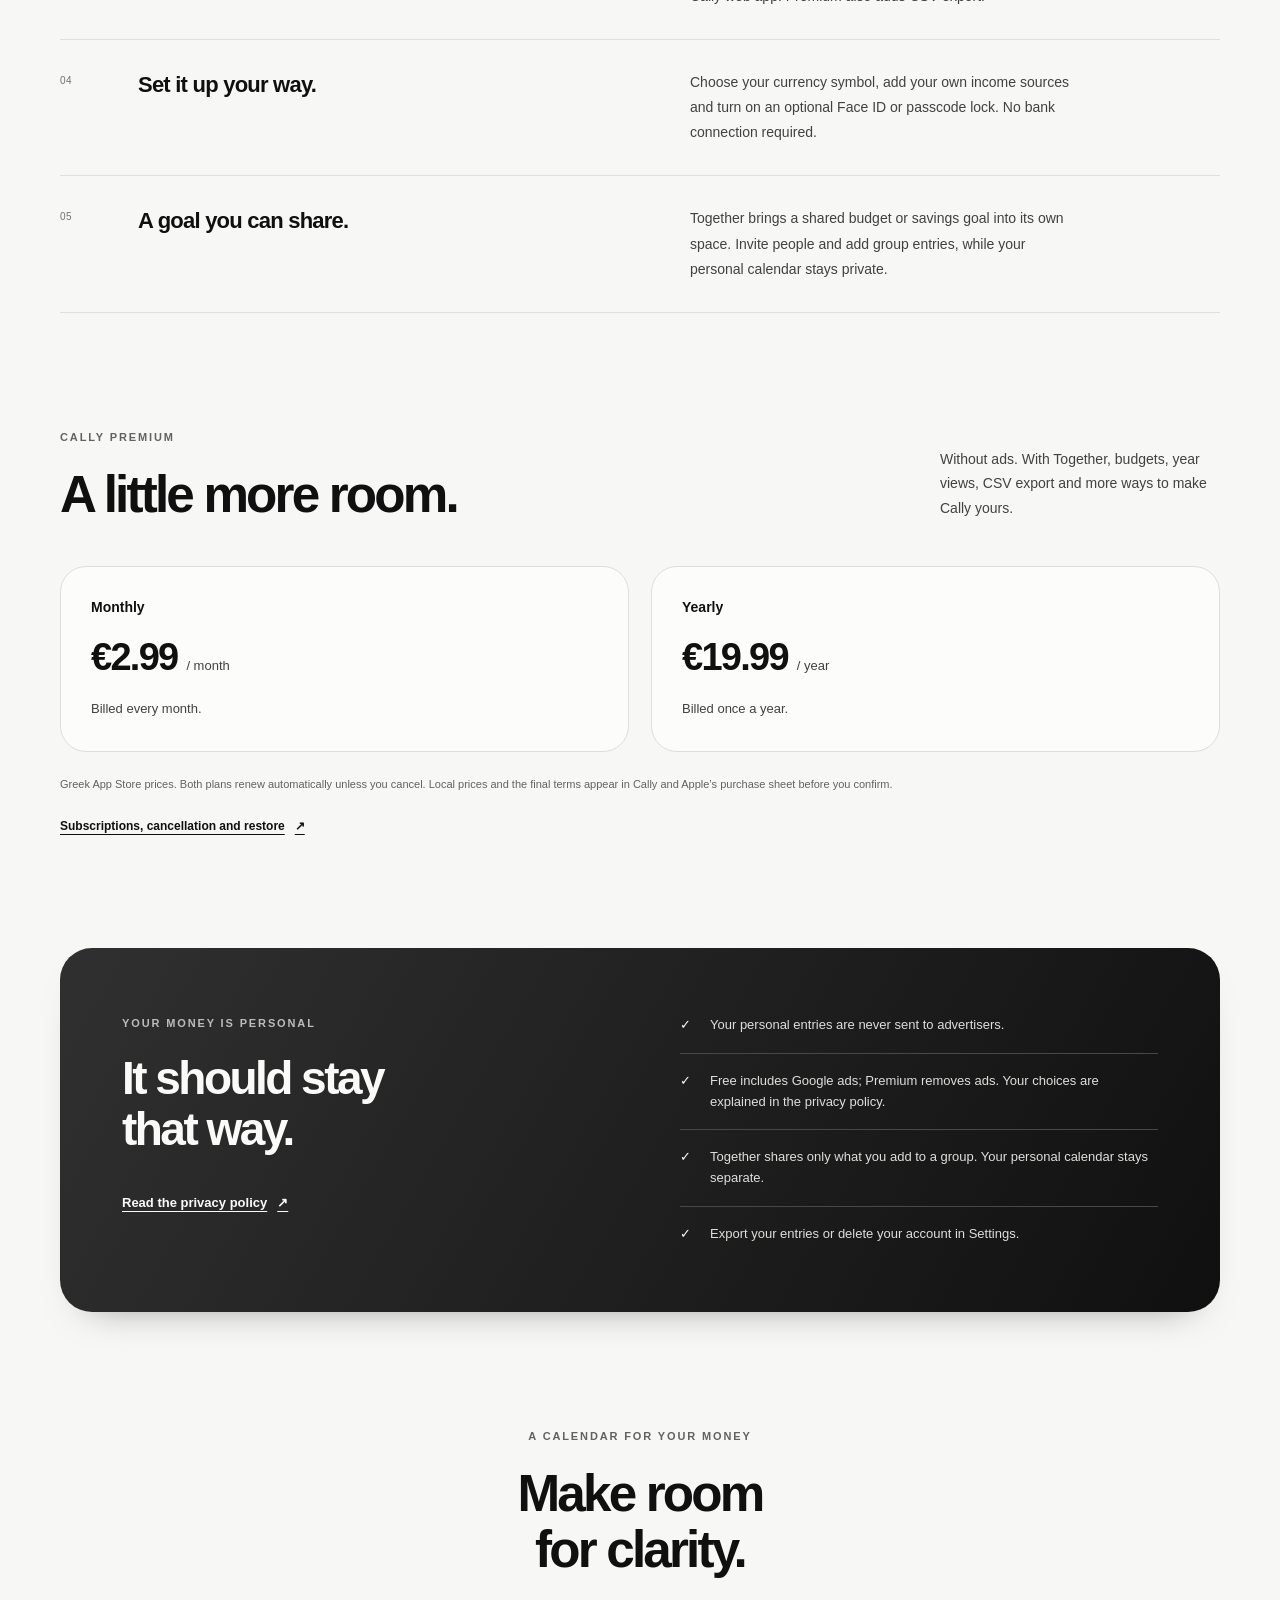
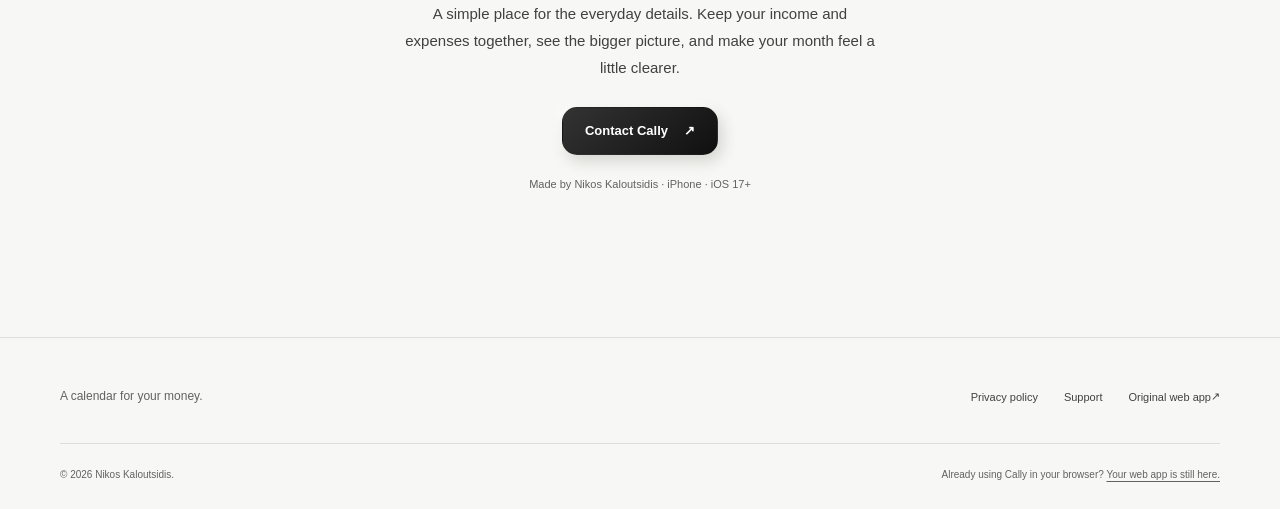
==== commit 1e3492e2: "Update Premium pricing and optional trial information" ====
--- a/index.html
+++ b/index.html
@@ -89,10 +89,10 @@
     <section class="container premium-section" id="premium" aria-labelledby="premium-heading">
       <div class="section-heading"><div><p class="eyebrow">Cally Premium</p><h2 id="premium-heading">A little more room.</h2></div><p>Without ads. With Together, budgets, year views, CSV export and more ways to make Cally yours.</p></div>
       <div class="premium-plans" aria-label="Cally Premium plans in Greece">
-        <article class="premium-plan"><h3>Monthly</h3><p class="plan-price">€4.99 <span>/ month</span></p><p>1 month free for eligible subscribers, then €4.99 each month.</p></article>
-        <article class="premium-plan"><h3>Yearly</h3><p class="plan-price">€24.99 <span>/ year</span></p><p>1 month free for eligible subscribers, then €24.99 each year.</p></article>
+        <article class="premium-plan"><h3>Monthly</h3><p class="plan-price">€2.99 <span>/ month</span></p><p>Billed every month.</p></article>
+        <article class="premium-plan"><h3>Yearly</h3><p class="plan-price">€19.99 <span>/ year</span></p><p>Billed once a year.</p></article>
       </div>
-      <p class="premium-terms">Greek App Store prices. Both plans renew automatically unless you cancel. One introductory offer per subscription group; Apple determines eligibility. Local prices and the final terms appear in Cally and Apple’s purchase sheet before you confirm.</p>
+      <p class="premium-terms">Greek App Store prices. Both plans renew automatically unless you cancel. Local prices and the final terms appear in Cally and Apple’s purchase sheet before you confirm.</p>
       <a class="text-link" href="support.html#subscriptions">Subscriptions, cancellation and restore <span aria-hidden="true">↗</span></a>
     </section>
     <section class="container privacy-band" aria-labelledby="privacy-heading">
